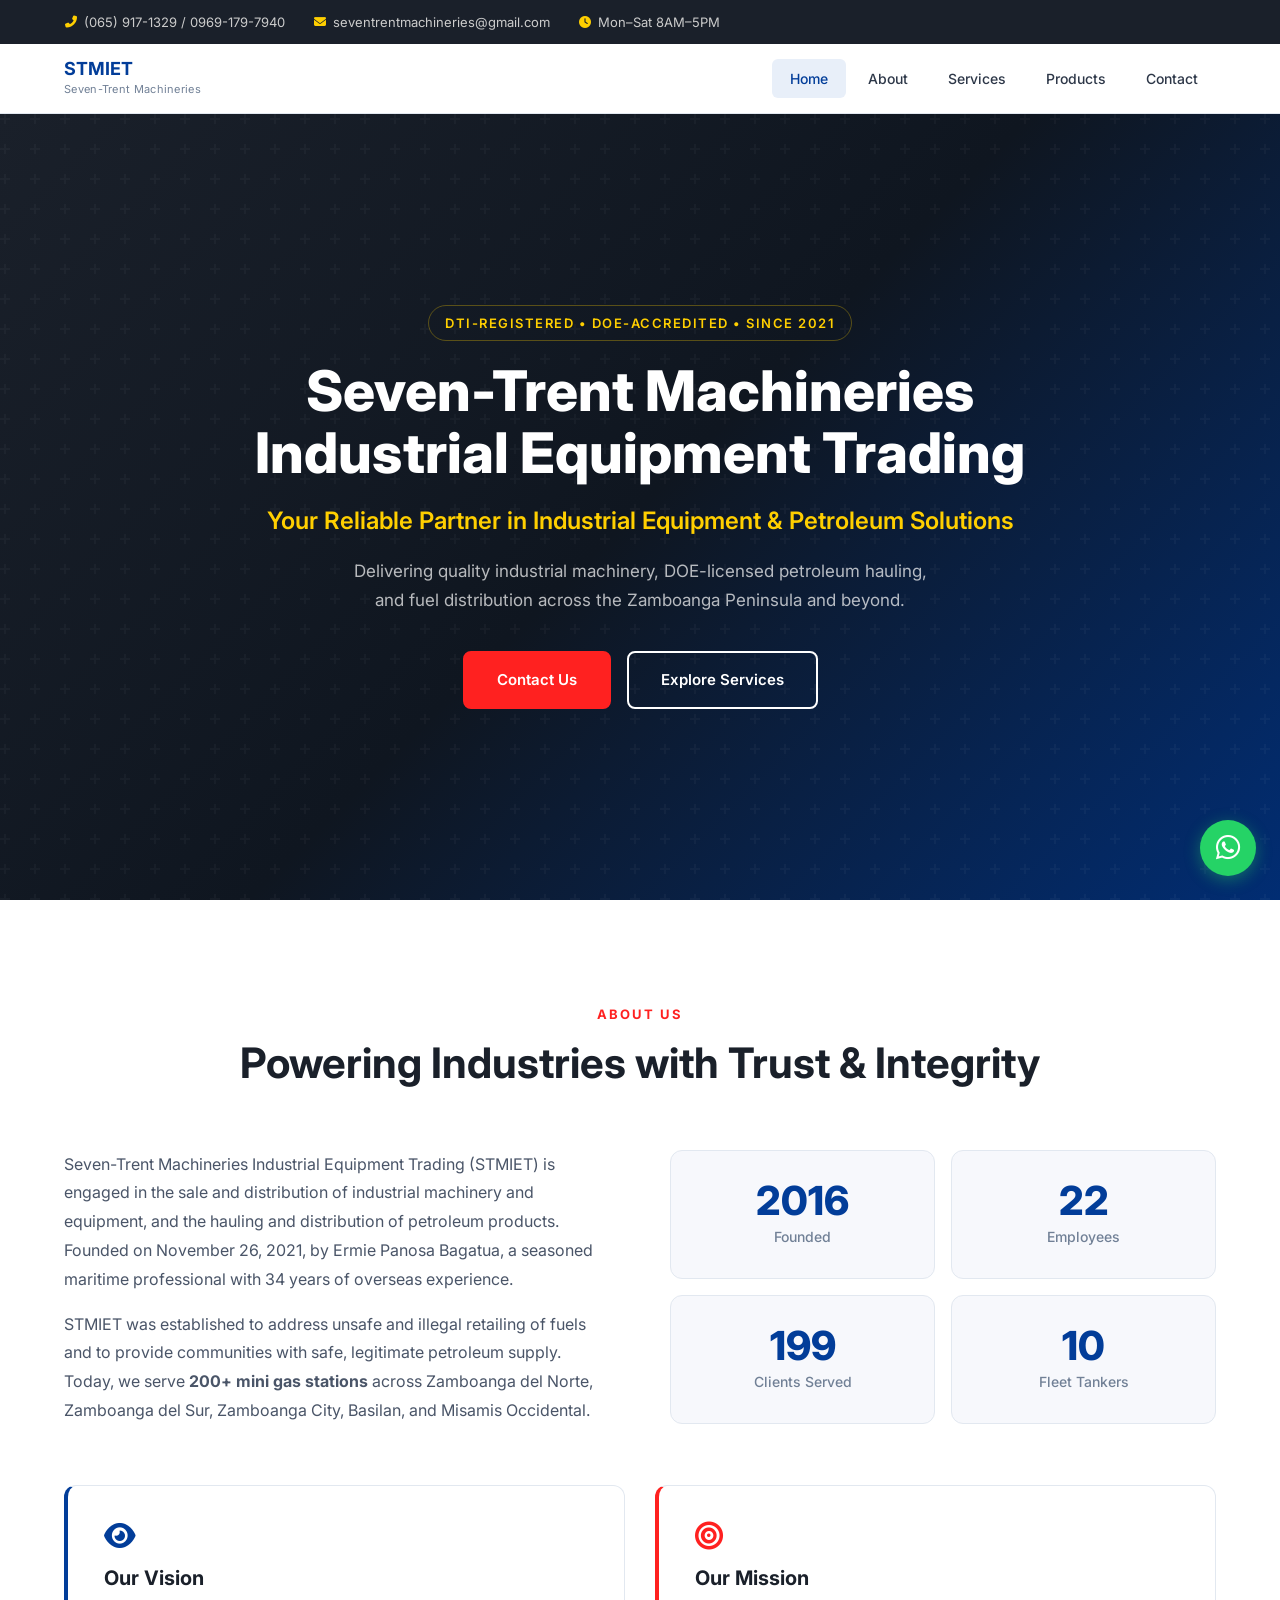
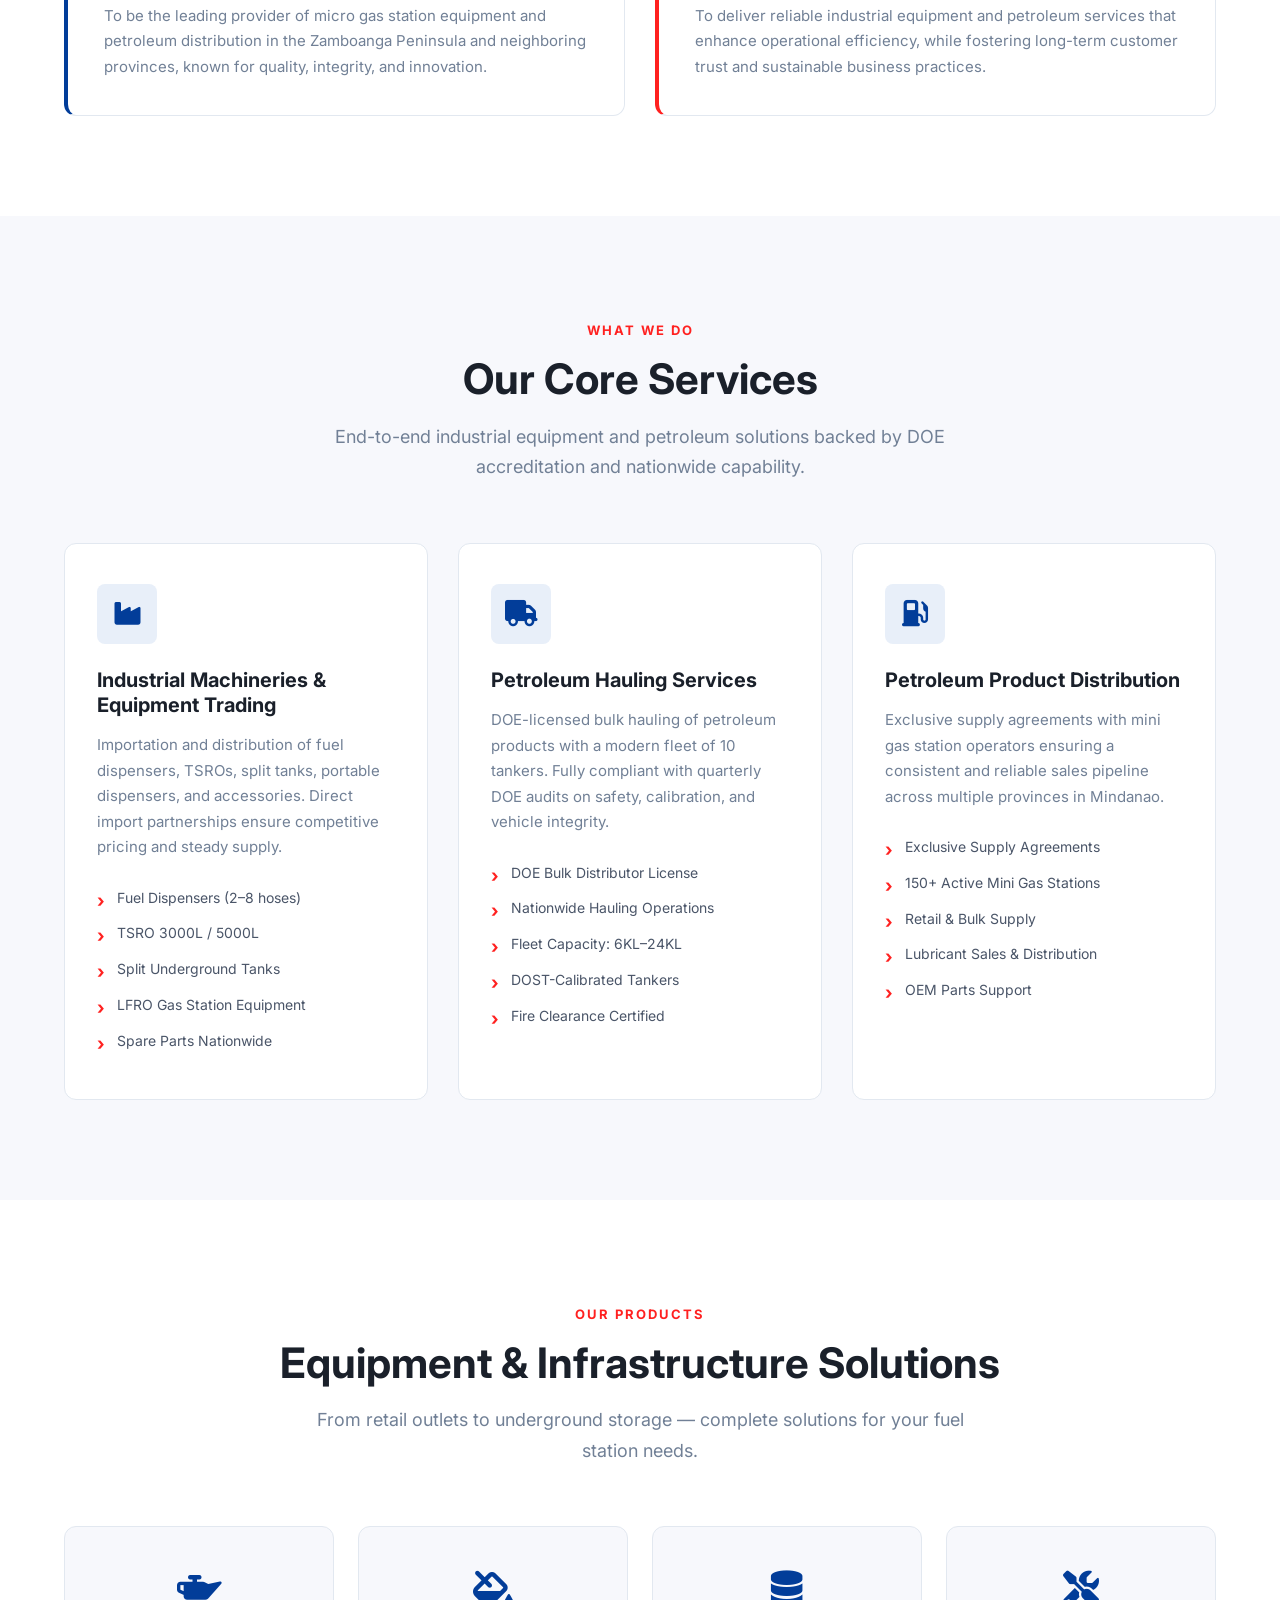
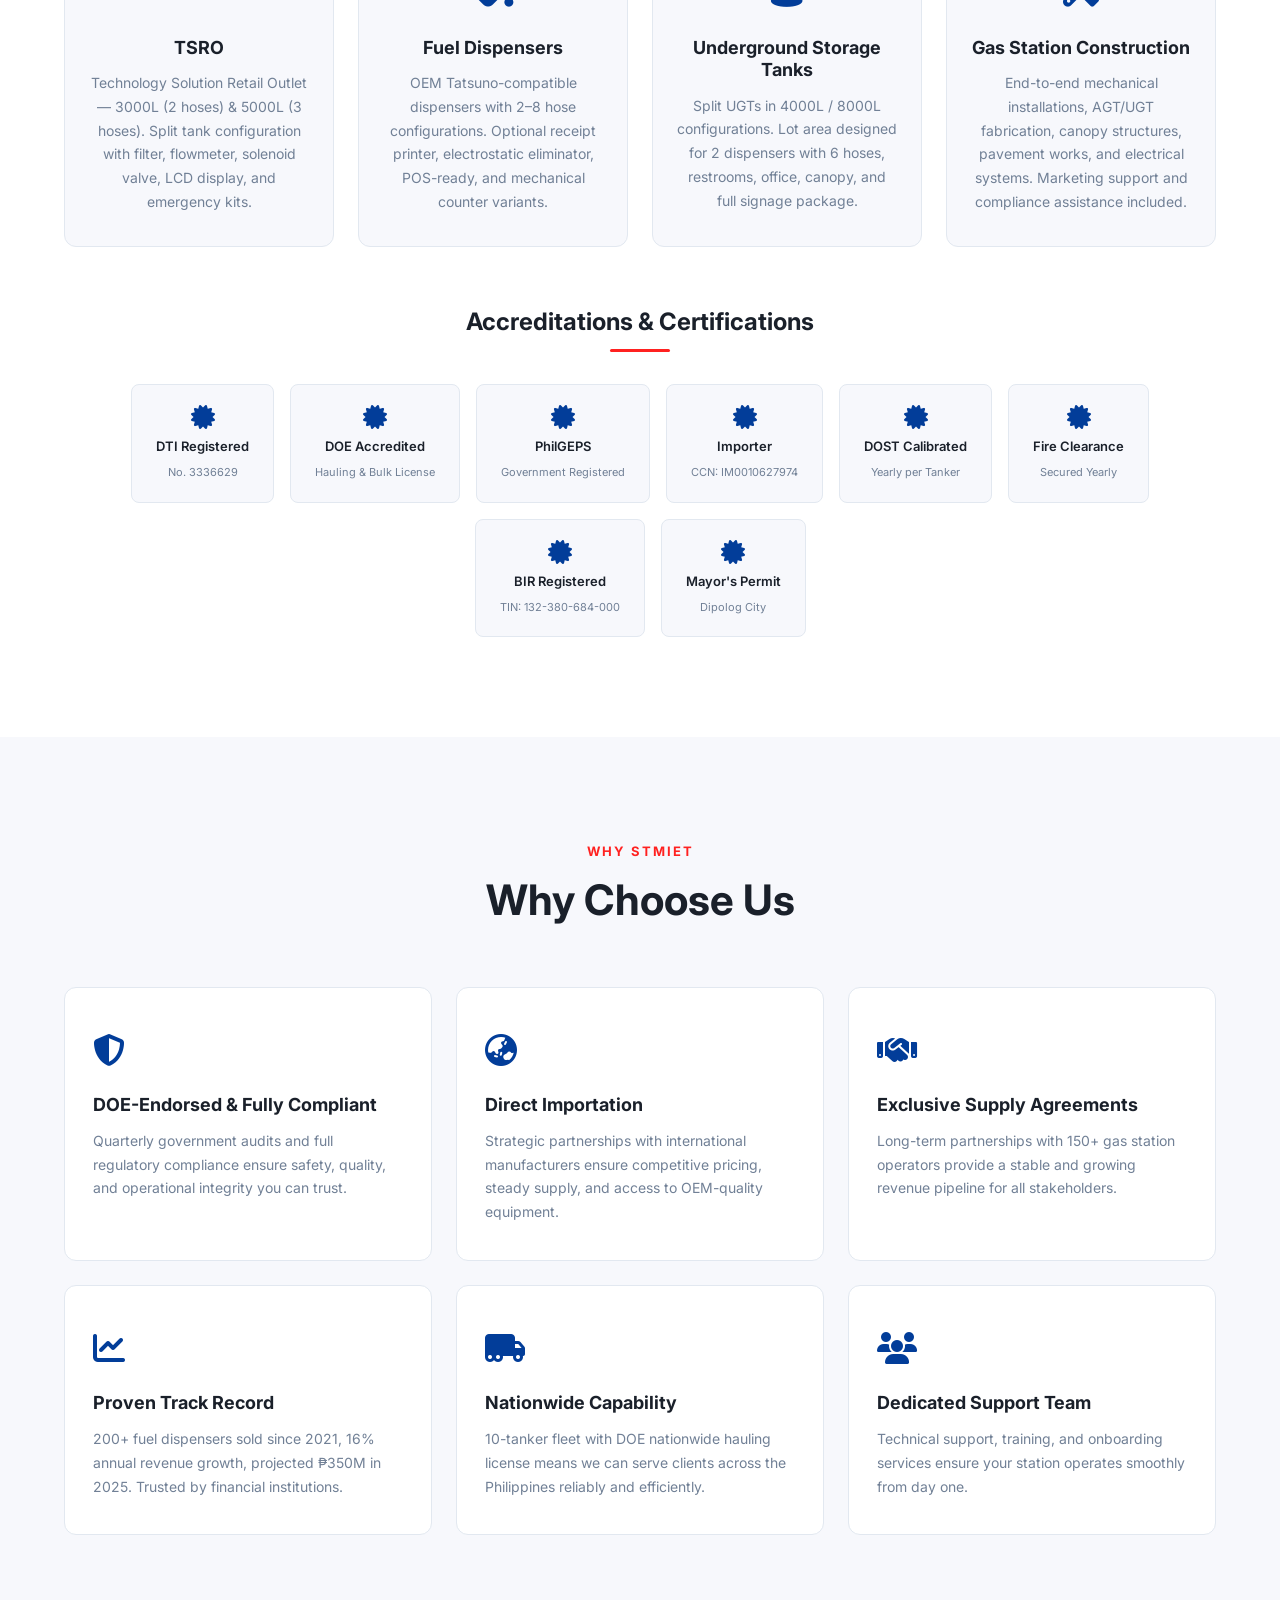
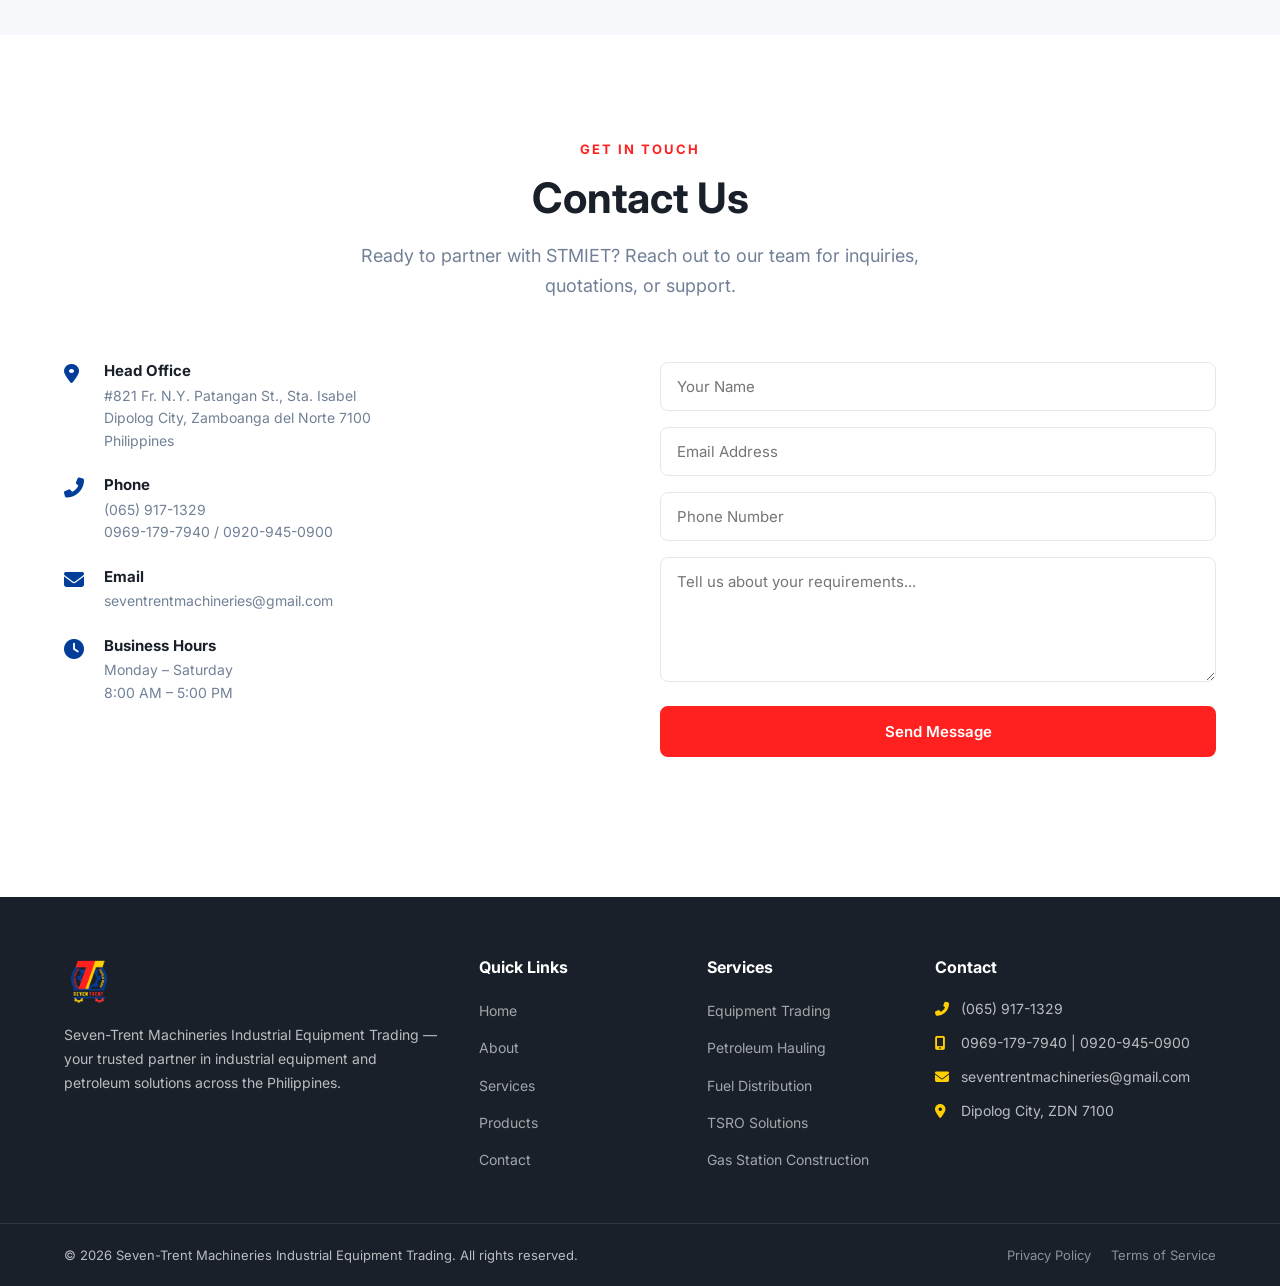
==== index.html @ e8754fb2 "Initial commit - STMIET corporate single-page site" ====
<!DOCTYPE html>
<html lang="en">
<head>
  <meta charset="UTF-8">
  <meta name="viewport" content="width=device-width, initial-scale=1.0">
  <meta name="description" content="Seven-Trent Machineries Industrial Equipment Trading (STMIET) — Your Reliable Partner in Industrial Equipment & Petroleum Solutions. DTI-registered, DOE-accredited. Serving Zamboanga Peninsula since 2021.">
  <meta name="keywords" content="STMIET, Seven-Trent, industrial equipment, petroleum hauling, fuel distribution, fuel dispensers, TSRO, Dipolog City">
  <meta property="og:title" content="STMIET — Industrial Equipment & Petroleum Solutions">
  <meta property="og:description" content="Your Reliable Partner in Industrial Equipment & Petroleum Solutions">
  <meta property="og:type" content="website">
  <title>STMIET — Industrial Equipment & Petroleum Solutions</title>
  <link rel="preconnect" href="https://fonts.googleapis.com">
  <link rel="preconnect" href="https://fonts.gstatic.com" crossorigin>
  <link href="https://fonts.googleapis.com/css2?family=Inter:wght@400;500;600;700;800&display=swap" rel="stylesheet">
  <link rel="stylesheet" href="https://cdnjs.cloudflare.com/ajax/libs/font-awesome/6.5.0/css/all.min.css">
  <link rel="stylesheet" href="assets/css/style.css">
</head>
<body>

  <!-- ==================== SITE HEADER (sticky) ==================== -->
  <div class="site-header" id="site-header">
    <div class="top-bar">
      <div class="container top-bar__inner">
        <span class="top-bar__item">
          <i class="fas fa-phone-alt"></i>
          (065) 917-1329 / 0969-179-7940
        </span>
        <span class="top-bar__item">
          <i class="fas fa-envelope"></i>
          seventrentmachineries@gmail.com
        </span>
        <span class="top-bar__item top-bar__item--hide-mobile">
          <i class="fas fa-clock"></i>
          Mon–Sat 8AM–5PM
        </span>
      </div>
    </div>
    <header class="header" id="header">
      <div class="container header__inner">
        <a href="#home" class="header__logo">
          <!-- <img src="assets/images/stmiet-logo.svg" alt="STMIET Logo" class="header__logo-img" onerror="this.onerror=null; this.src='assets/images/stmiet-trans-logo.png'"> -->
          <span class="header__logo-text">
            <strong>STMIET</strong>
            <small>Seven-Trent Machineries</small>
          </span>
        </a>
        <nav class="header__nav" id="main-nav">
          <ul class="header__nav-list">
            <li><a href="#home" class="header__nav-link active">Home</a></li>
            <li><a href="#about" class="header__nav-link">About</a></li>
            <li><a href="#services" class="header__nav-link">Services</a></li>
            <li><a href="#products" class="header__nav-link">Products</a></li>
            <li><a href="#contact" class="header__nav-link">Contact</a></li>
          </ul>
        </nav>
        <button class="header__toggle" id="nav-toggle" aria-label="Toggle navigation">
          <span></span>
          <span></span>
          <span></span>
        </button>
      </div>
    </header>
  </div>

  <!-- ==================== HERO ==================== -->
  <section class="hero" id="home">
    <div class="hero__overlay"></div>
    <div class="container hero__inner">
      <p class="hero__badge">DTI-Registered &bull; DOE-Accredited &bull; Since 2021</p>
      <h1 class="hero__title">Seven-Trent Machineries<br>Industrial Equipment Trading</h1>
      <p class="hero__tagline">Your Reliable Partner in Industrial Equipment &amp; Petroleum Solutions</p>
      <p class="hero__desc">Delivering quality industrial machinery, DOE-licensed petroleum hauling, and fuel distribution across the Zamboanga Peninsula and beyond.</p>
      <div class="hero__actions">
        <a href="#contact" class="btn btn--primary">Contact Us</a>
        <a href="#services" class="btn btn--outline">Explore Services</a>
      </div>
    </div>
  </section>

  <!-- ==================== ABOUT ==================== -->
  <section class="about section" id="about">
    <div class="container">
      <div class="section__header">
        <span class="section__label">About Us</span>
        <h2 class="section__title">Powering Industries with Trust &amp; Integrity</h2>
      </div>
      <div class="about__content">
        <div class="about__text">
          <p>Seven-Trent Machineries Industrial Equipment Trading (STMIET) is engaged in the sale and distribution of industrial machinery and equipment, and the hauling and distribution of petroleum products. Founded on November 26, 2021, by Ermie Panosa Bagatua, a seasoned maritime professional with 34 years of overseas experience.</p>
          <p>STMIET was established to address unsafe and illegal retailing of fuels and to provide communities with safe, legitimate petroleum supply. Today, we serve <strong>200+ mini gas stations</strong> across Zamboanga del Norte, Zamboanga del Sur, Zamboanga City, Basilan, and Misamis Occidental.</p>
        </div>
        <div class="about__stats">
          <div class="stat-card">
            <span class="stat-card__number" data-count="2021" data-format="year">0</span>
            <span class="stat-card__label">Founded</span>
          </div>
          <div class="stat-card">
            <span class="stat-card__number" data-count="22">0</span>
            <span class="stat-card__label">Employees</span>
          </div>
          <div class="stat-card">
            <span class="stat-card__number" data-count="200">0</span>
            <span class="stat-card__label">Clients Served</span>
          </div>
          <div class="stat-card">
            <span class="stat-card__number" data-count="10">0</span>
            <span class="stat-card__label">Fleet Tankers</span>
          </div>
        </div>
      </div>
      <div class="about__mission-vision">
        <div class="mv-card mv-card--vision">
          <i class="fas fa-eye mv-card__icon"></i>
          <h3>Our Vision</h3>
          <p>To be the leading provider of micro gas station equipment and petroleum distribution in the Zamboanga Peninsula and neighboring provinces, known for quality, integrity, and innovation.</p>
        </div>
        <div class="mv-card mv-card--mission">
          <i class="fas fa-bullseye mv-card__icon"></i>
          <h3>Our Mission</h3>
          <p>To deliver reliable industrial equipment and petroleum services that enhance operational efficiency, while fostering long-term customer trust and sustainable business practices.</p>
        </div>
      </div>
    </div>
  </section>

  <!-- ==================== SERVICES ==================== -->
  <section class="services section section--alt" id="services">
    <div class="container">
      <div class="section__header">
        <span class="section__label">What We Do</span>
        <h2 class="section__title">Our Core Services</h2>
        <p class="section__subtitle">End-to-end industrial equipment and petroleum solutions backed by DOE accreditation and nationwide capability.</p>
      </div>
      <div class="services__grid">
        <div class="service-card">
          <div class="service-card__icon">
            <i class="fas fa-industry"></i>
          </div>
          <h3 class="service-card__title">Industrial Machineries &amp; Equipment Trading</h3>
          <p class="service-card__desc">Importation and distribution of fuel dispensers, TSROs, split tanks, portable dispensers, and accessories. Direct import partnerships ensure competitive pricing and steady supply.</p>
          <ul class="service-card__list">
            <li>Fuel Dispensers (2–8 hoses)</li>
            <li>TSRO 3000L / 5000L</li>
            <li>Split Underground Tanks</li>
            <li>LFRO Gas Station Equipment</li>
            <li>Spare Parts Nationwide</li>
          </ul>
        </div>
        <div class="service-card">
          <div class="service-card__icon">
            <i class="fas fa-truck"></i>
          </div>
          <h3 class="service-card__title">Petroleum Hauling Services</h3>
          <p class="service-card__desc">DOE-licensed bulk hauling of petroleum products with a modern fleet of 10 tankers. Fully compliant with quarterly DOE audits on safety, calibration, and vehicle integrity.</p>
          <ul class="service-card__list">
            <li>DOE Bulk Distributor License</li>
            <li>Nationwide Hauling Operations</li>
            <li>Fleet Capacity: 6KL–24KL</li>
            <li>DOST-Calibrated Tankers</li>
            <li>Fire Clearance Certified</li>
          </ul>
        </div>
        <div class="service-card">
          <div class="service-card__icon">
            <i class="fas fa-gas-pump"></i>
          </div>
          <h3 class="service-card__title">Petroleum Product Distribution</h3>
          <p class="service-card__desc">Exclusive supply agreements with mini gas station operators ensuring a consistent and reliable sales pipeline across multiple provinces in Mindanao.</p>
          <ul class="service-card__list">
            <li>Exclusive Supply Agreements</li>
            <li>150+ Active Mini Gas Stations</li>
            <li>Retail &amp; Bulk Supply</li>
            <li>Lubricant Sales &amp; Distribution</li>
            <li>OEM Parts Support</li>
          </ul>
        </div>
      </div>
    </div>
  </section>

  <!-- ==================== PRODUCTS & CERTIFICATIONS ==================== -->
  <section class="products section" id="products">
    <div class="container">
      <div class="section__header">
        <span class="section__label">Our Products</span>
        <h2 class="section__title">Equipment &amp; Infrastructure Solutions</h2>
        <p class="section__subtitle">From retail outlets to underground storage — complete solutions for your fuel station needs.</p>
      </div>
      <div class="products__grid">
        <div class="product-card">
          <div class="product-card__icon"><i class="fas fa-oil-can"></i></div>
          <h3>TSRO</h3>
          <p>Technology Solution Retail Outlet — 3000L (2 hoses) &amp; 5000L (3 hoses). Split tank configuration with filter, flowmeter, solenoid valve, LCD display, and emergency kits.</p>
        </div>
        <div class="product-card">
          <div class="product-card__icon"><i class="fas fa-fill-drip"></i></div>
          <h3>Fuel Dispensers</h3>
          <p>OEM Tatsuno-compatible dispensers with 2–8 hose configurations. Optional receipt printer, electrostatic eliminator, POS-ready, and mechanical counter variants.</p>
        </div>
        <div class="product-card">
          <div class="product-card__icon"><i class="fas fa-database"></i></div>
          <h3>Underground Storage Tanks</h3>
          <p>Split UGTs in 4000L / 8000L configurations. Lot area designed for 2 dispensers with 6 hoses, restrooms, office, canopy, and full signage package.</p>
        </div>
        <div class="product-card">
          <div class="product-card__icon"><i class="fas fa-tools"></i></div>
          <h3>Gas Station Construction</h3>
          <p>End-to-end mechanical installations, AGT/UGT fabrication, canopy structures, pavement works, and electrical systems. Marketing support and compliance assistance included.</p>
        </div>
      </div>
      <div class="certifications">
        <h3 class="certifications__title">Accreditations &amp; Certifications</h3>
        <div class="certifications__grid">
          <div class="cert-badge">
            <i class="fas fa-certificate"></i>
            <span>DTI Registered</span>
            <small>No. 3336629</small>
          </div>
          <div class="cert-badge">
            <i class="fas fa-certificate"></i>
            <span>DOE Accredited</span>
            <small>Hauling &amp; Bulk License</small>
          </div>
          <div class="cert-badge">
            <i class="fas fa-certificate"></i>
            <span>PhilGEPS</span>
            <small>Government Registered</small>
          </div>
          <div class="cert-badge">
            <i class="fas fa-certificate"></i>
            <span>Importer</span>
            <small>CCN: IM0010627974</small>
          </div>
          <div class="cert-badge">
            <i class="fas fa-certificate"></i>
            <span>DOST Calibrated</span>
            <small>Yearly per Tanker</small>
          </div>
          <div class="cert-badge">
            <i class="fas fa-certificate"></i>
            <span>Fire Clearance</span>
            <small>Secured Yearly</small>
          </div>
          <div class="cert-badge">
            <i class="fas fa-certificate"></i>
            <span>BIR Registered</span>
            <small>TIN: 132-380-684-000</small>
          </div>
          <div class="cert-badge">
            <i class="fas fa-certificate"></i>
            <span>Mayor's Permit</span>
            <small>Dipolog City</small>
          </div>
        </div>
      </div>
    </div>
  </section>

  <!-- ==================== WHY CHOOSE US ==================== -->
  <section class="why-us section section--alt" id="why-us">
    <div class="container">
      <div class="section__header">
        <span class="section__label">Why STMIET</span>
        <h2 class="section__title">Why Choose Us</h2>
      </div>
      <div class="why-us__grid">
        <div class="why-card">
          <div class="why-card__icon"><i class="fas fa-shield-alt"></i></div>
          <h3>DOE-Endorsed &amp; Fully Compliant</h3>
          <p>Quarterly government audits and full regulatory compliance ensure safety, quality, and operational integrity you can trust.</p>
        </div>
        <div class="why-card">
          <div class="why-card__icon"><i class="fas fa-globe-asia"></i></div>
          <h3>Direct Importation</h3>
          <p>Strategic partnerships with international manufacturers ensure competitive pricing, steady supply, and access to OEM-quality equipment.</p>
        </div>
        <div class="why-card">
          <div class="why-card__icon"><i class="fas fa-handshake"></i></div>
          <h3>Exclusive Supply Agreements</h3>
          <p>Long-term partnerships with 150+ gas station operators provide a stable and growing revenue pipeline for all stakeholders.</p>
        </div>
        <div class="why-card">
          <div class="why-card__icon"><i class="fas fa-chart-line"></i></div>
          <h3>Proven Track Record</h3>
          <p>200+ fuel dispensers sold since 2021, 16% annual revenue growth, projected ₱350M in 2025. Trusted by financial institutions.</p>
        </div>
        <div class="why-card">
          <div class="why-card__icon"><i class="fas fa-truck-moving"></i></div>
          <h3>Nationwide Capability</h3>
          <p>10-tanker fleet with DOE nationwide hauling license means we can serve clients across the Philippines reliably and efficiently.</p>
        </div>
        <div class="why-card">
          <div class="why-card__icon"><i class="fas fa-users"></i></div>
          <h3>Dedicated Support Team</h3>
          <p>Technical support, training, and onboarding services ensure your station operates smoothly from day one.</p>
        </div>
      </div>
    </div>
  </section>

  <!-- ==================== CONTACT ==================== -->
  <section class="contact section" id="contact">
    <div class="container">
      <div class="section__header">
        <span class="section__label">Get in Touch</span>
        <h2 class="section__title">Contact Us</h2>
        <p class="section__subtitle">Ready to partner with STMIET? Reach out to our team for inquiries, quotations, or support.</p>
      </div>
      <div class="contact__grid">
        <div class="contact__info">
          <div class="contact-card">
            <i class="fas fa-map-marker-alt"></i>
            <div>
              <h4>Head Office</h4>
              <p>#821 Fr. N.Y. Patangan St., Sta. Isabel<br>Dipolog City, Zamboanga del Norte 7100<br>Philippines</p>
            </div>
          </div>
          <div class="contact-card">
            <i class="fas fa-phone-alt"></i>
            <div>
              <h4>Phone</h4>
              <p>(065) 917-1329<br>0969-179-7940 / 0920-945-0900</p>
            </div>
          </div>
          <div class="contact-card">
            <i class="fas fa-envelope"></i>
            <div>
              <h4>Email</h4>
              <p>seventrentmachineries@gmail.com</p>
            </div>
          </div>
          <div class="contact-card">
            <i class="fas fa-clock"></i>
            <div>
              <h4>Business Hours</h4>
              <p>Monday – Saturday<br>8:00 AM – 5:00 PM</p>
            </div>
          </div>
        </div>
        <form class="contact__form" id="contact-form">
          <div class="form-group">
            <input type="text" name="name" placeholder="Your Name" required>
          </div>
          <div class="form-group">
            <input type="email" name="email" placeholder="Email Address" required>
          </div>
          <div class="form-group">
            <input type="tel" name="phone" placeholder="Phone Number">
          </div>
          <div class="form-group">
            <textarea name="message" rows="5" placeholder="Tell us about your requirements..." required></textarea>
          </div>
          <button type="submit" class="btn btn--primary btn--block">Send Message</button>
        </form>
      </div>
      <!-- <div class="contact__map">
        <iframe src="https://www.google.com/maps/embed?pb=!1m18!1m12!1m3!1d3933.5!2d123.3!3d8.6!2m3!1f0!2f0!3f0!3m2!1i1024!2i768!4f13.1!3m3!1m2!1s0x0%3A0x0!2zOMKwMzYnMDAuMCJOIDEyM8KwMTgnMDAuMCJF!5e0!3m2!1sen!2sph!4v1" width="100%" height="350" style="border:0; border-radius: 8px;" allowfullscreen loading="lazy" referrerpolicy="no-referrer-when-downgrade"></iframe>
      </div> -->
    </div>
  </section>

  <!-- ==================== FOOTER ==================== -->
  <footer class="footer">
    <div class="container footer__inner">
      <div class="footer__col footer__col--brand">
        <img src="assets/images/stmiet-trans-logo.png" alt="STMIET" class="footer__logo">
        <p>Seven-Trent Machineries Industrial Equipment Trading — your trusted partner in industrial equipment and petroleum solutions across the Philippines.</p>
      </div>
      <div class="footer__col">
        <h4>Quick Links</h4>
        <ul>
          <li><a href="#home">Home</a></li>
          <li><a href="#about">About</a></li>
          <li><a href="#services">Services</a></li>
          <li><a href="#products">Products</a></li>
          <li><a href="#contact">Contact</a></li>
        </ul>
      </div>
      <div class="footer__col">
        <h4>Services</h4>
        <ul>
          <li><a href="#services">Equipment Trading</a></li>
          <li><a href="#services">Petroleum Hauling</a></li>
          <li><a href="#services">Fuel Distribution</a></li>
          <li><a href="#products">TSRO Solutions</a></li>
          <li><a href="#products">Gas Station Construction</a></li>
        </ul>
      </div>
      <div class="footer__col">
        <h4>Contact</h4>
        <ul class="footer__contact">
          <li><i class="fas fa-phone-alt"></i> (065) 917-1329</li>
          <li><i class="fas fa-mobile-alt"></i> 0969-179-7940 | 0920-945-0900</li>
          <li><i class="fas fa-envelope"></i> seventrentmachineries@gmail.com</li>
          <li><i class="fas fa-map-marker-alt"></i> Dipolog City, ZDN 7100</li>
        </ul>
      </div>
    </div>
    <div class="footer__bottom">
      <div class="container">
        <p>&copy; 2026 Seven-Trent Machineries Industrial Equipment Trading. All rights reserved.</p>
        <div class="footer__links">
          <a href="#">Privacy Policy</a>
          <a href="#">Terms of Service</a>
        </div>
      </div>
    </div>
  </footer>

  <!-- WhatsApp Floating Button -->
  <a href="https://wa.me/639691797940" target="_blank" rel="noopener" class="whatsapp-float" aria-label="Chat on WhatsApp">
    <i class="fab fa-whatsapp"></i>
  </a>

  <script src="assets/js/main.js"></script>
</body>
</html>
---- assets/css/style.css ----
/* ============================================
   STMIET - Corporate Website
   Brand: Seven-Trent Machineries Industrial Equipment Trading
   Colors extracted from logo:
     Primary Blue:   #023D99
     Dark Navy:      #1A202A
     Accent Red:     #FF2120
     Accent Gold:    #FFCF00
   ============================================ */

/* --- CSS Custom Properties --- */
:root {
  --color-primary: #023D99;
  --color-primary-dark: #012D73;
  --color-primary-light: #E8EFF9;
  --color-accent: #FF2120;
  --color-accent-dark: #CC1A1A;
  --color-gold: #FFCF00;
  --color-dark: #1A202A;
  --color-dark-2: #2D3748;
  --color-text: #4A5568;
  --color-text-light: #718096;
  --color-bg: #FFFFFF;
  --color-bg-alt: #F7F8FC;
  --color-border: #E2E8F0;
  --font-primary: 'Inter', -apple-system, BlinkMacSystemFont, 'Segoe UI', sans-serif;
  --container-max: 1200px;
  --header-height: 70px;
  --topbar-height: 44px;
  --site-header-height: calc(var(--topbar-height) + var(--header-height));
  --transition: 0.3s ease;
  --shadow-sm: 0 1px 3px rgba(0,0,0,0.08);
  --shadow-md: 0 4px 20px rgba(0,0,0,0.1);
  --shadow-lg: 0 10px 40px rgba(0,0,0,0.15);
  --radius: 8px;
  --radius-lg: 12px;
}

/* --- Reset & Base --- */
*, *::before, *::after { box-sizing: border-box; margin: 0; padding: 0; }

html { scroll-behavior: smooth; scroll-padding-top: var(--site-header-height); }

body {
  font-family: var(--font-primary);
  font-size: 16px;
  line-height: 1.7;
  color: var(--color-text);
  background: var(--color-bg);
  -webkit-font-smoothing: antialiased;
}

img { max-width: 100%; height: auto; display: block; }
a { color: var(--color-primary); text-decoration: none; transition: color var(--transition); }
a:hover { color: var(--color-accent); }
ul { list-style: none; }
.container { width: 100%; max-width: var(--container-max); margin: 0 auto; padding: 0 24px; }

/* --- Typography --- */
h1, h2, h3, h4, h5, h6 { font-weight: 700; line-height: 1.25; color: var(--color-dark); }

/* --- Buttons --- */
.btn {
  display: inline-flex; align-items: center; justify-content: center; gap: 8px;
  padding: 14px 32px; font-size: 15px; font-weight: 600;
  border-radius: var(--radius); cursor: pointer; transition: all var(--transition);
  border: 2px solid transparent; font-family: inherit; text-decoration: none;
}
.btn--primary { background: var(--color-accent); color: #fff; border-color: var(--color-accent); }
.btn--primary:hover { background: var(--color-accent-dark); border-color: var(--color-accent-dark); color: #fff; }
.btn--outline { background: transparent; color: #fff; border-color: #fff; }
.btn--outline:hover { background: #fff; color: var(--color-dark); }
.btn--block { width: 100%; }

/* --- Section Common --- */
.section { padding: 100px 0; }
.section--alt { background: var(--color-bg-alt); }
.section__header { text-align: center; margin-bottom: 60px; }
.section__label {
  display: inline-block; font-size: 13px; font-weight: 700; letter-spacing: 2px;
  text-transform: uppercase; color: var(--color-accent); margin-bottom: 12px;
}
.section__title { font-size: clamp(28px, 4vw, 42px); margin-bottom: 16px; }
.section__subtitle { font-size: 18px; color: var(--color-text-light); max-width: 650px; margin: 0 auto; }

/* ============================================
   SITE HEADER (sticky wrapper)
   ============================================ */
.site-header {
  position: sticky; top: 0; z-index: 1000;
}

/* ============================================
   TOP BAR
   ============================================ */
.top-bar { background: var(--color-dark); color: #ccc; font-size: 13px; height: var(--topbar-height); display: flex; align-items: center; }
.top-bar__inner { display: flex; align-items: center; gap: 28px; }
.top-bar__item { display: flex; align-items: center; gap: 6px; }
.top-bar__item i { color: var(--color-gold); font-size: 12px; width: 14px; text-align: center; }
@media (max-width: 768px) {
  .top-bar__item--hide-mobile { display: none; }
  .top-bar__inner { gap: 16px; font-size: 12px; }
}

/* ============================================
   HEADER
   ============================================ */
.header {
  background: #fff; border-bottom: 1px solid var(--color-border);
  height: var(--header-height); display: flex; align-items: center;
  transition: box-shadow var(--transition); position: relative;
}
.header--scrolled { box-shadow: var(--shadow-md); }
.header__inner { display: flex; align-items: center; justify-content: space-between; }
.header__logo { display: flex; align-items: center; gap: 12px; text-decoration: none; }
.header__logo-img { height: 42px; width: auto; }
.header__logo-text { display: flex; flex-direction: column; }
.header__logo-text strong { font-size: 18px; color: var(--color-primary); line-height: 1.2; }
.header__logo-text small { font-size: 11px; color: var(--color-text-light); letter-spacing: 0.3px; }

/* Navigation */
.header__nav-list { display: flex; align-items: center; gap: 4px; }
.header__nav-link {
  display: block; padding: 8px 18px; font-size: 14px; font-weight: 500;
  color: var(--color-dark-2); border-radius: 6px; transition: all var(--transition);
}
.header__nav-link:hover, .header__nav-link.active { background: var(--color-primary-light); color: var(--color-primary); }

/* Mobile Toggle */
.header__toggle { display: none; flex-direction: column; gap: 5px; padding: 8px; background: none; border: none; cursor: pointer; }
.header__toggle span { display: block; width: 24px; height: 2px; background: var(--color-dark); border-radius: 2px; transition: all var(--transition); }
.header__toggle.active span:nth-child(1) { transform: rotate(45deg) translate(5px, 5px); }
.header__toggle.active span:nth-child(2) { opacity: 0; }
.header__toggle.active span:nth-child(3) { transform: rotate(-45deg) translate(5px, -5px); }

@media (max-width: 768px) {
  .header__toggle { display: flex; }
  .header__nav { position: absolute; top: 100%; left: 0; right: 0; background: #fff; border-bottom: 1px solid var(--color-border); padding: 16px; transform: translateY(-10px); opacity: 0; visibility: hidden; transition: all var(--transition); box-shadow: var(--shadow-md); }
  .header__nav.open { transform: translateY(0); opacity: 1; visibility: visible; }
  .header__nav-list { flex-direction: column; gap: 4px; }
  .header__nav-link { padding: 12px 16px; width: 100%; }
}

@media (min-width: 769px) {
  .header__nav { display: block !important; }
}

/* ============================================
   HERO
   ============================================ */
.hero {
  position: relative; min-height: calc(100vh - var(--site-header-height));
  display: flex; align-items: center; overflow: hidden;
  background: linear-gradient(135deg, var(--color-dark) 0%, #0F1620 50%, var(--color-primary-dark) 100%);
}
.hero__overlay {
  position: absolute; inset: 0;
  background: url("data:image/svg+xml,%3Csvg width='60' height='60' viewBox='0 0 60 60' xmlns='http://www.w3.org/2000/svg'%3E%3Cg fill='none' fill-rule='evenodd'%3E%3Cg fill='%23ffffff' fill-opacity='0.03'%3E%3Cpath d='M36 34v-4h-2v4h-4v2h4v4h2v-4h4v-2h-4zm0-30V0h-2v4h-4v2h4v4h2V6h4V4h-4zM6 34v-4H4v4H0v2h4v4h2v-4h4v-2H6zM6 4V0H4v4H0v2h4v4h2V6h4V4H6z'/%3E%3C/g%3E%3C/g%3E%3C/svg%3E");
}
.hero__inner { position: relative; z-index: 1; text-align: center; padding: 80px 0; max-width: 800px; margin: 0 auto; }
.hero__badge { display: inline-block; font-size: 13px; font-weight: 600; letter-spacing: 1.5px; text-transform: uppercase; color: var(--color-gold); margin-bottom: 20px; padding: 6px 16px; border: 1px solid rgba(255,207,0,0.3); border-radius: 50px; }
.hero__title { font-size: clamp(32px, 5vw, 56px); font-weight: 800; color: #fff; margin-bottom: 16px; line-height: 1.1; }
.hero__tagline { font-size: clamp(18px, 2.5vw, 24px); color: var(--color-gold); font-weight: 600; margin-bottom: 16px; }
.hero__desc { font-size: 17px; color: rgba(255,255,255,0.7); max-width: 600px; margin: 0 auto 36px; line-height: 1.7; }
.hero__actions { display: flex; gap: 16px; justify-content: center; flex-wrap: wrap; }

/* ============================================
   ABOUT
   ============================================ */
.about__content { display: grid; grid-template-columns: 1fr 1fr; gap: 60px; align-items: center; margin-bottom: 60px; }
.about__text p { margin-bottom: 16px; font-size: 16px; line-height: 1.8; }
.about__text p:last-child { margin-bottom: 0; }
.about__stats { display: grid; grid-template-columns: 1fr 1fr; gap: 16px; }
.stat-card {
  background: var(--color-bg-alt); border-radius: var(--radius-lg); padding: 28px 20px;
  text-align: center; border: 1px solid var(--color-border); transition: transform var(--transition);
}
.stat-card:hover { transform: translateY(-4px); }
.stat-card__number { font-size: 40px; font-weight: 800; color: var(--color-primary); display: block; line-height: 1.1; }
.stat-card__label { font-size: 14px; color: var(--color-text-light); font-weight: 500; }

.about__mission-vision { display: grid; grid-template-columns: 1fr 1fr; gap: 30px; }
.mv-card { padding: 36px; border-radius: var(--radius-lg); border: 1px solid var(--color-border); transition: box-shadow var(--transition); }
.mv-card:hover { box-shadow: var(--shadow-md); }
.mv-card__icon { font-size: 28px; margin-bottom: 16px; }
.mv-card--vision { border-left: 4px solid var(--color-primary); }
.mv-card--vision .mv-card__icon { color: var(--color-primary); }
.mv-card--mission { border-left: 4px solid var(--color-accent); }
.mv-card--mission .mv-card__icon { color: var(--color-accent); }
.mv-card h3 { font-size: 20px; margin-bottom: 12px; }
.mv-card p { font-size: 15px; color: var(--color-text-light); line-height: 1.7; }

@media (max-width: 768px) {
  .about__content { grid-template-columns: 1fr; gap: 40px; }
  .about__mission-vision { grid-template-columns: 1fr; }
}

/* ============================================
   SERVICES
   ============================================ */
.services__grid { display: grid; grid-template-columns: repeat(3, 1fr); gap: 30px; }
.service-card {
  background: #fff; border-radius: var(--radius-lg); padding: 40px 32px;
  border: 1px solid var(--color-border); transition: all var(--transition);
}
.service-card:hover { box-shadow: var(--shadow-lg); transform: translateY(-6px); border-color: transparent; }
.service-card__icon {
  width: 60px; height: 60px; display: flex; align-items: center; justify-content: center;
  background: var(--color-primary-light); color: var(--color-primary);
  border-radius: var(--radius); font-size: 26px; margin-bottom: 24px;
}
.service-card__title { font-size: 20px; margin-bottom: 14px; }
.service-card__desc { font-size: 15px; color: var(--color-text-light); margin-bottom: 20px; line-height: 1.7; }
.service-card__list li {
  font-size: 14px; padding: 6px 0 6px 20px; position: relative; color: var(--color-text);
}
.service-card__list li::before {
  content: '›'; position: absolute; left: 0; color: var(--color-accent);
  font-weight: 700; font-size: 18px;
}

@media (max-width: 768px) { .services__grid { grid-template-columns: 1fr; } }
@media (min-width: 769px) and (max-width: 1024px) { .services__grid { grid-template-columns: repeat(2, 1fr); } }

/* ============================================
   PRODUCTS
   ============================================ */
.products__grid { display: grid; grid-template-columns: repeat(4, 1fr); gap: 24px; margin-bottom: 60px; }
.product-card {
  background: var(--color-bg-alt); border-radius: var(--radius-lg); padding: 32px 24px;
  text-align: center; border: 1px solid var(--color-border); transition: all var(--transition);
}
.product-card:hover { transform: translateY(-4px); box-shadow: var(--shadow-md); }
.product-card__icon { font-size: 36px; color: var(--color-primary); margin-bottom: 16px; }
.product-card h3 { font-size: 18px; margin-bottom: 12px; }
.product-card p { font-size: 14px; color: var(--color-text-light); line-height: 1.7; }

@media (max-width: 768px) { .products__grid { grid-template-columns: 1fr; } }
@media (min-width: 769px) and (max-width: 1024px) { .products__grid { grid-template-columns: repeat(2, 1fr); } }

/* Certifications */
.certifications { text-align: center; }
.certifications__title { font-size: 24px; margin-bottom: 32px; position: relative; display: inline-block; }
.certifications__title::after { content: ''; display: block; width: 60px; height: 3px; background: var(--color-accent); margin: 12px auto 0; border-radius: 2px; }
.certifications__grid { display: flex; flex-wrap: wrap; justify-content: center; gap: 16px; }
.cert-badge {
  display: flex; flex-direction: column; align-items: center; gap: 6px;
  padding: 20px 24px; background: var(--color-bg-alt); border-radius: var(--radius);
  border: 1px solid var(--color-border); min-width: 130px;
  transition: all var(--transition);
}
.cert-badge:hover { border-color: var(--color-primary); background: var(--color-primary-light); }
.cert-badge i { font-size: 24px; color: var(--color-primary); }
.cert-badge span { font-size: 13px; font-weight: 600; color: var(--color-dark); }
.cert-badge small { font-size: 11px; color: var(--color-text-light); }

/* ============================================
   WHY CHOOSE US
   ============================================ */
.why-us__grid { display: grid; grid-template-columns: repeat(3, 1fr); gap: 24px; }
.why-card {
  background: #fff; padding: 36px 28px; border-radius: var(--radius-lg);
  border: 1px solid var(--color-border); transition: all var(--transition);
}
.why-card:hover { box-shadow: var(--shadow-md); transform: translateY(-4px); }
.why-card__icon { font-size: 32px; color: var(--color-primary); margin-bottom: 16px; }
.why-card h3 { font-size: 18px; margin-bottom: 12px; }
.why-card p { font-size: 14px; color: var(--color-text-light); line-height: 1.7; }

@media (max-width: 768px) { .why-us__grid { grid-template-columns: 1fr; } }
@media (min-width: 769px) and (max-width: 1024px) { .why-us__grid { grid-template-columns: repeat(2, 1fr); } }

/* ============================================
   CONTACT
   ============================================ */
.contact__grid { display: grid; grid-template-columns: 1fr 1fr; gap: 40px; margin-bottom: 40px; }
.contact-card { display: flex; gap: 16px; margin-bottom: 24px; }
.contact-card i { font-size: 20px; color: var(--color-primary); width: 24px; padding-top: 2px; }
.contact-card h4 { font-size: 15px; margin-bottom: 4px; }
.contact-card p { font-size: 14px; color: var(--color-text-light); line-height: 1.6; }

.contact__form .form-group { margin-bottom: 16px; }
.contact__form input, .contact__form textarea {
  width: 100%; padding: 14px 16px; font-size: 15px; font-family: inherit;
  border: 1px solid var(--color-border); border-radius: var(--radius);
  transition: border-color var(--transition); background: #fff;
}
.contact__form input:focus, .contact__form textarea:focus { outline: none; border-color: var(--color-primary); box-shadow: 0 0 0 3px var(--color-primary-light); }

@media (max-width: 768px) { .contact__grid { grid-template-columns: 1fr; } }

/* ============================================
   FOOTER
   ============================================ */
.footer { background: var(--color-dark); color: rgba(255,255,255,0.7); padding: 60px 0 0; }
.footer__inner { display: grid; grid-template-columns: 2fr 1fr 1fr 1.5fr; gap: 40px; }
.footer__logo { height: 50px; width: auto; margin-bottom: 16px; }
.footer__col--brand p { font-size: 14px; line-height: 1.7; }
.footer__col h4 { color: #fff; font-size: 16px; margin-bottom: 20px; }
.footer__col ul li { margin-bottom: 10px; }
.footer__col a { color: rgba(255,255,255,0.6); font-size: 14px; }
.footer__col a:hover { color: var(--color-gold); }
.footer__contact li { display: flex; align-items: center; gap: 10px; font-size: 14px; }
.footer__contact i { color: var(--color-gold); width: 16px; }

.footer__bottom { margin-top: 40px; padding: 20px 0; border-top: 1px solid rgba(255,255,255,0.1); }
.footer__bottom .container { display: flex; justify-content: space-between; align-items: center; flex-wrap: wrap; gap: 12px; }
.footer__bottom p { font-size: 13px; }
.footer__links { display: flex; gap: 20px; }
.footer__links a { font-size: 13px; color: rgba(255,255,255,0.5); }
.footer__links a:hover { color: var(--color-gold); }

@media (max-width: 768px) { .footer__inner { grid-template-columns: 1fr; gap: 32px; } }

/* ============================================
   WHATSAPP FLOAT
   ============================================ */
.whatsapp-float {
  position: fixed; bottom: 24px; right: 24px; z-index: 999;
  width: 56px; height: 56px; background: #25D366; color: #fff;
  border-radius: 50%; display: flex; align-items: center; justify-content: center;
  font-size: 28px; box-shadow: 0 4px 16px rgba(37,211,102,0.4);
  transition: all var(--transition); text-decoration: none;
}
.whatsapp-float:hover { background: #1DA851; color: #fff; transform: scale(1.1); }

/* ============================================
   ANIMATIONS
   ============================================ */
.fade-in { opacity: 0; transform: translateY(30px); transition: opacity 0.6s ease, transform 0.6s ease; }
.fade-in.visible { opacity: 1; transform: translateY(0); }

/* ============================================
   RESPONSIVE
   ============================================ */
@media (max-width: 480px) {
  .hero__title { font-size: 28px; }
  .hero__desc { font-size: 15px; }
  .section { padding: 60px 0; }
  .section__header { margin-bottom: 40px; }
}
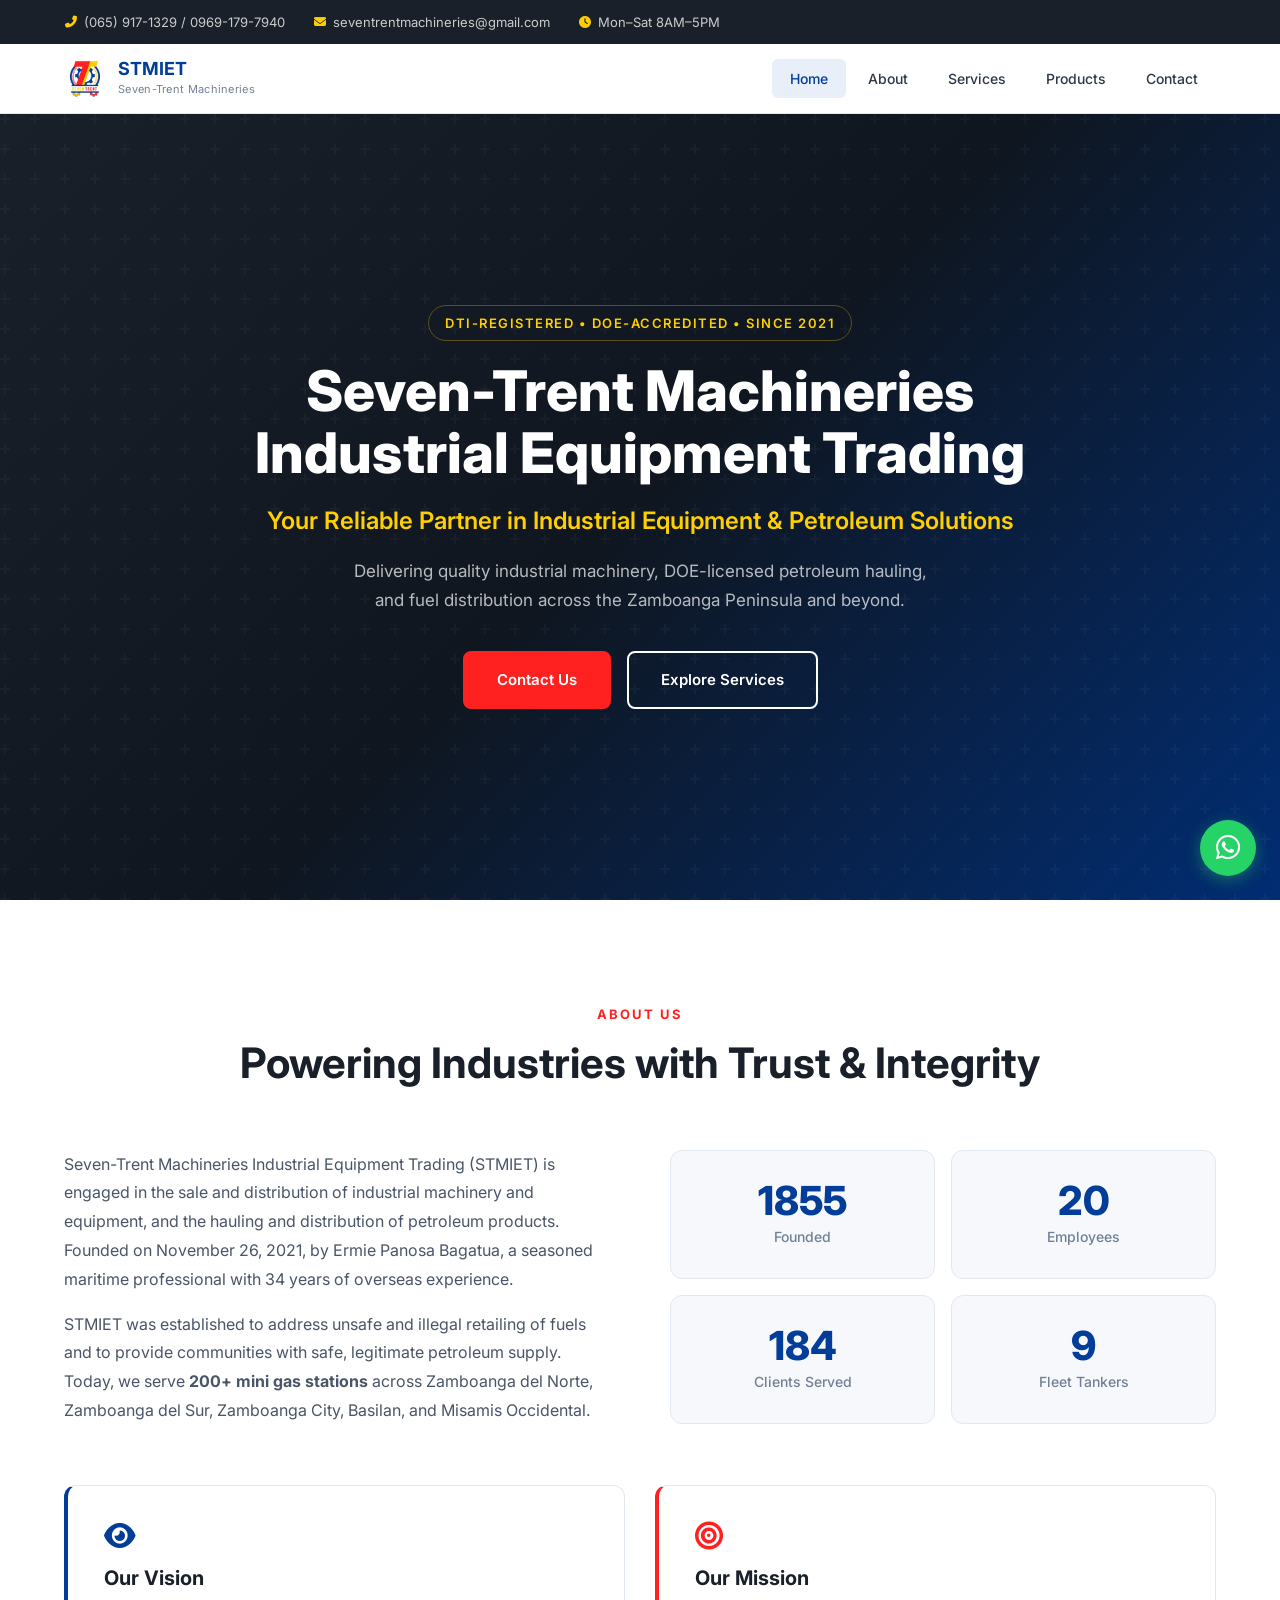
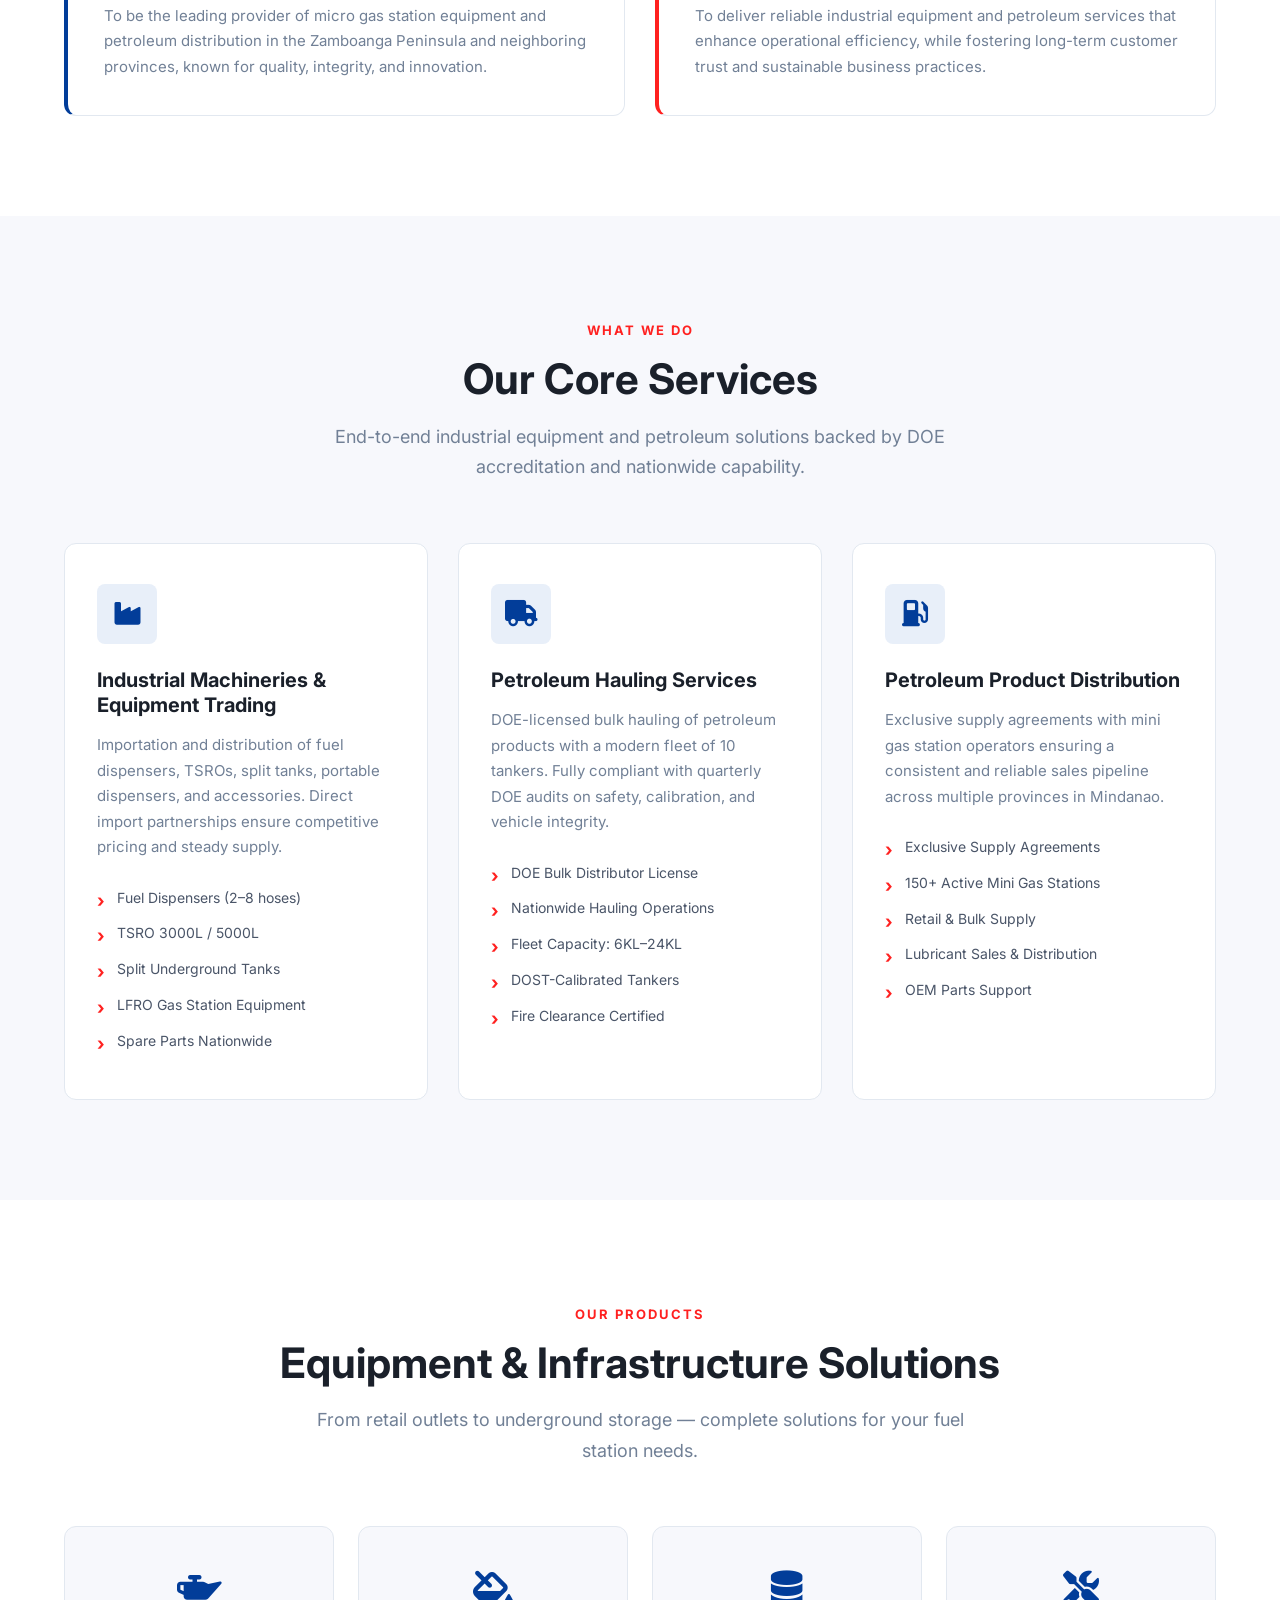
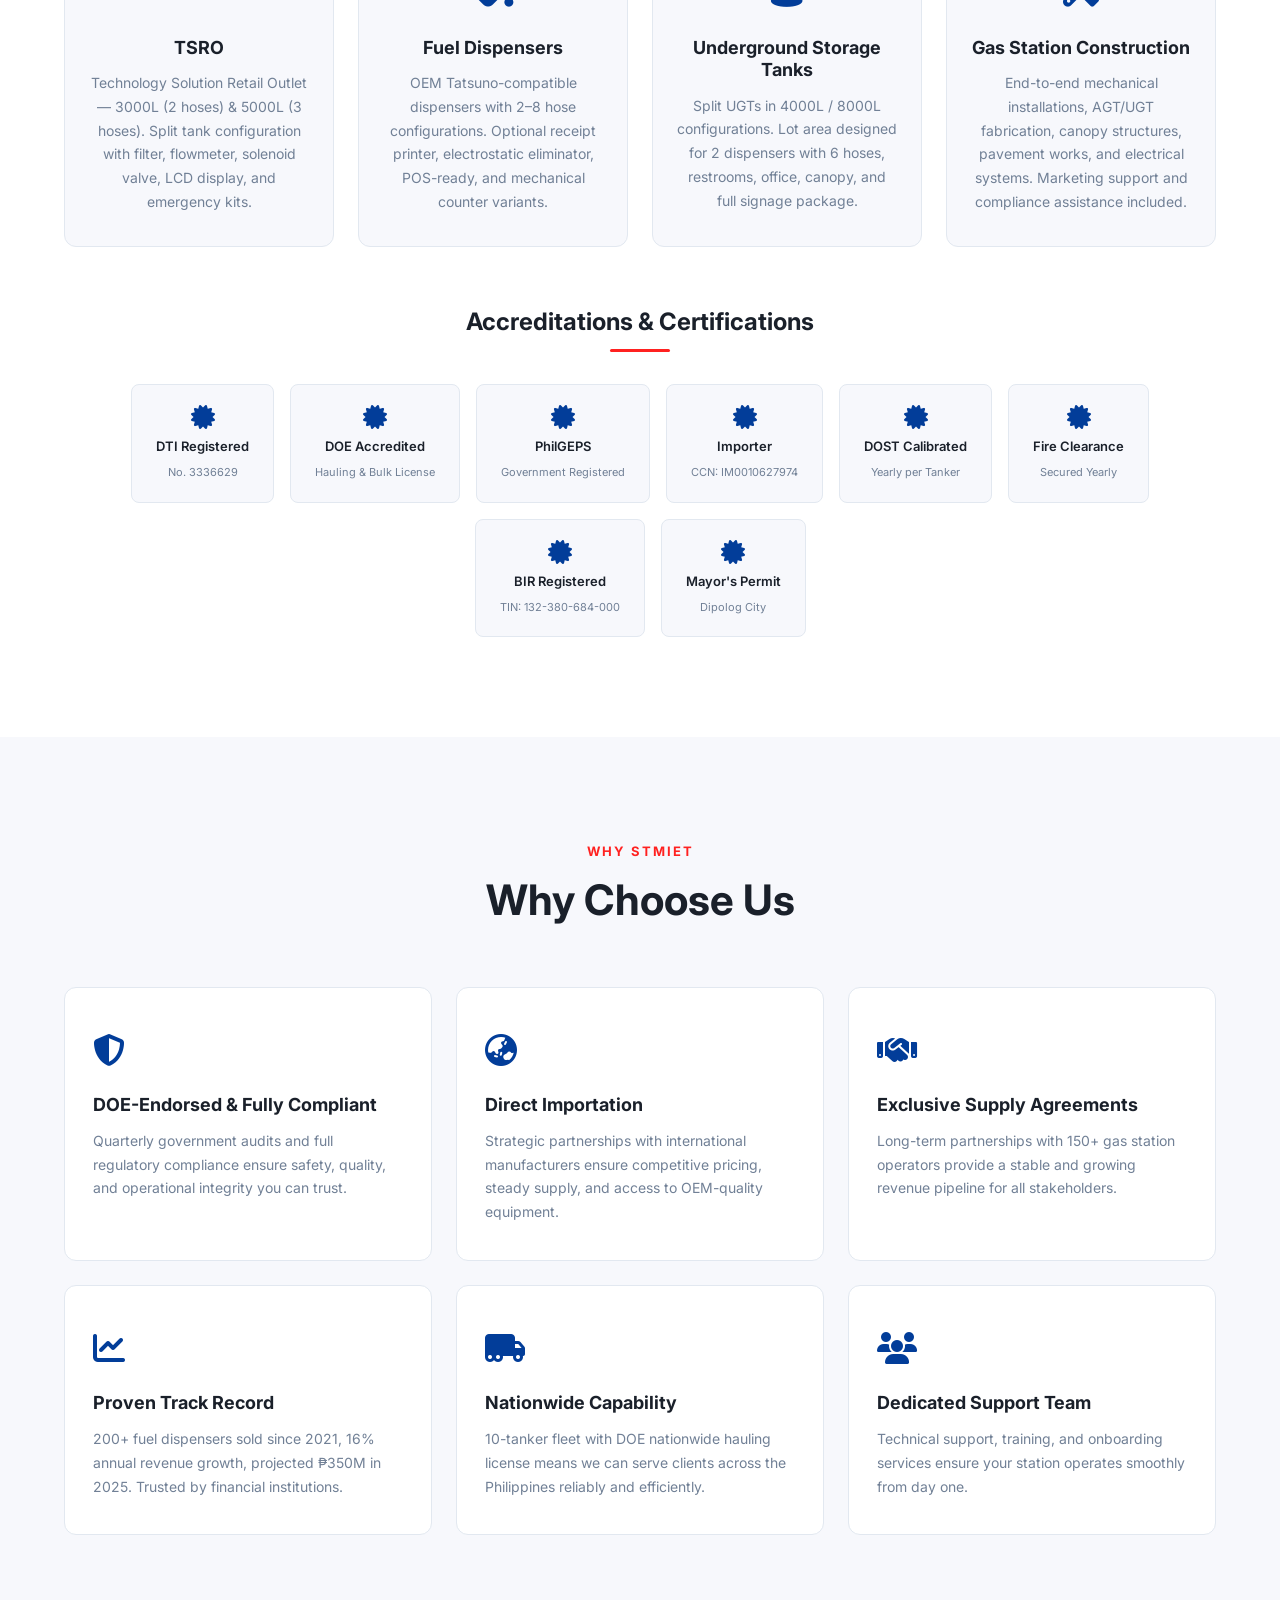
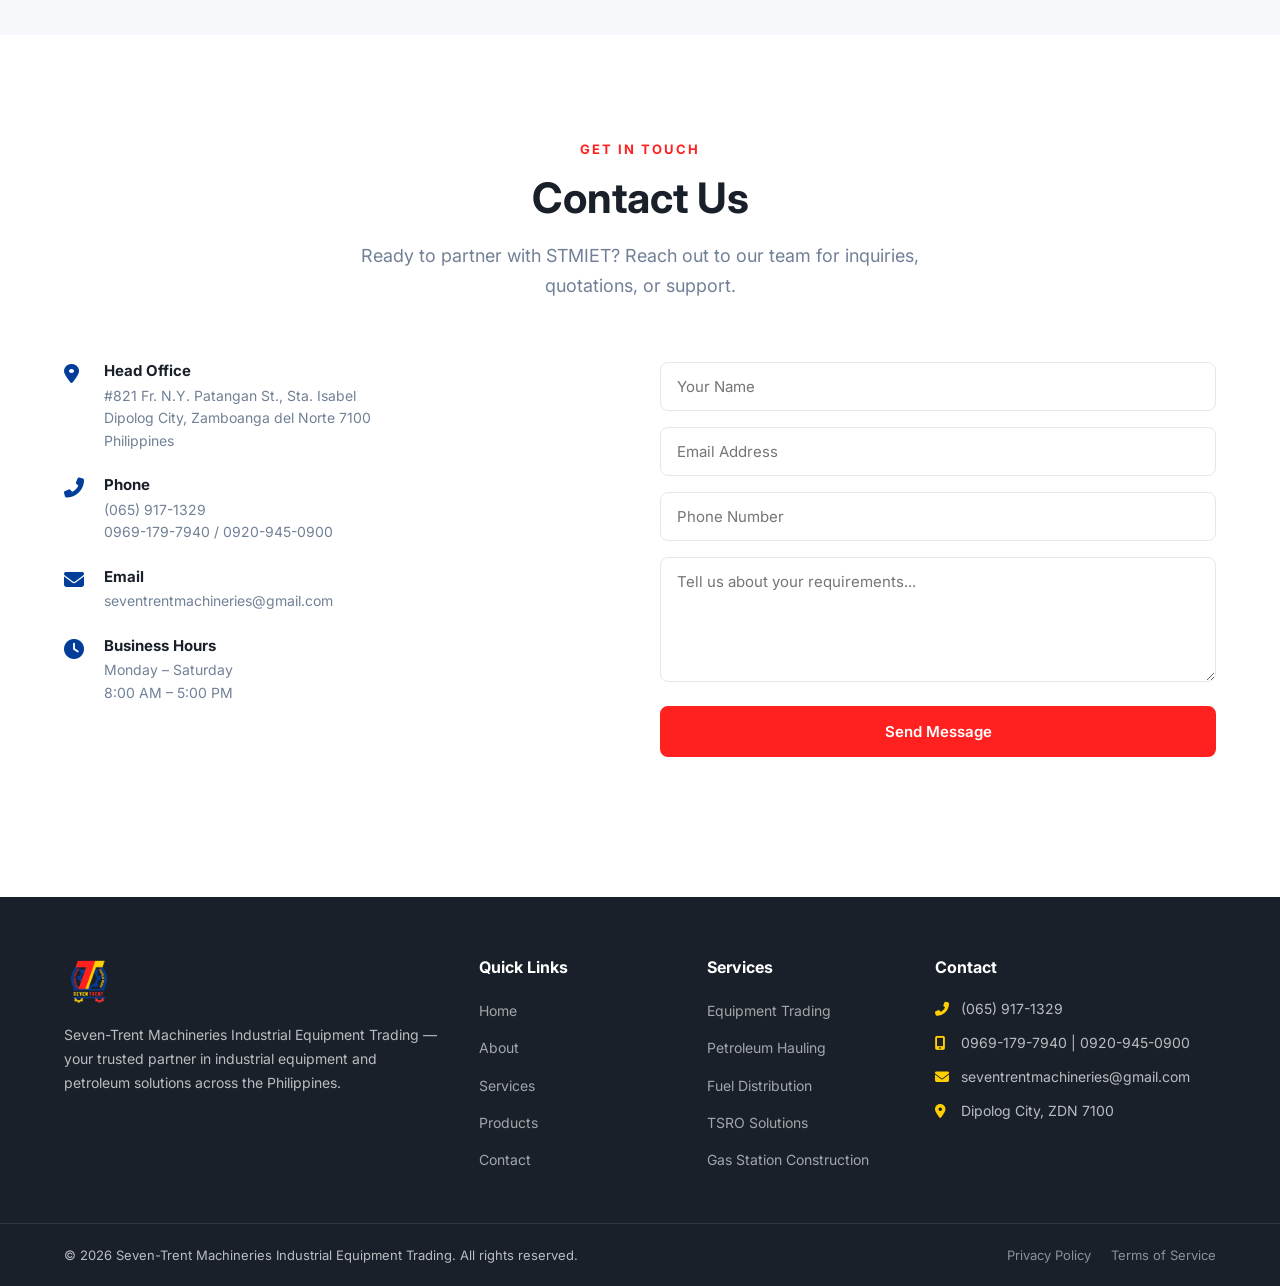
==== commit eb8950e2: "Use PNG logo, add favicon" ====
--- a/index.html
+++ b/index.html
@@ -14,6 +14,7 @@
   <link href="https://fonts.googleapis.com/css2?family=Inter:wght@400;500;600;700;800&display=swap" rel="stylesheet">
   <link rel="stylesheet" href="https://cdnjs.cloudflare.com/ajax/libs/font-awesome/6.5.0/css/all.min.css">
   <link rel="stylesheet" href="assets/css/style.css">
+  <link rel="icon" type="image/png" href="assets/images/stmiet-trans-logo.png">
 </head>
 <body>
 
@@ -38,7 +39,7 @@
     <header class="header" id="header">
       <div class="container header__inner">
         <a href="#home" class="header__logo">
-          <!-- <img src="assets/images/stmiet-logo.svg" alt="STMIET Logo" class="header__logo-img" onerror="this.onerror=null; this.src='assets/images/stmiet-trans-logo.png'"> -->
+                    <img src="assets/images/stmiet-trans-logo.png" alt="STMIET Logo" class="header__logo-img">
           <span class="header__logo-text">
             <strong>STMIET</strong>
             <small>Seven-Trent Machineries</small>
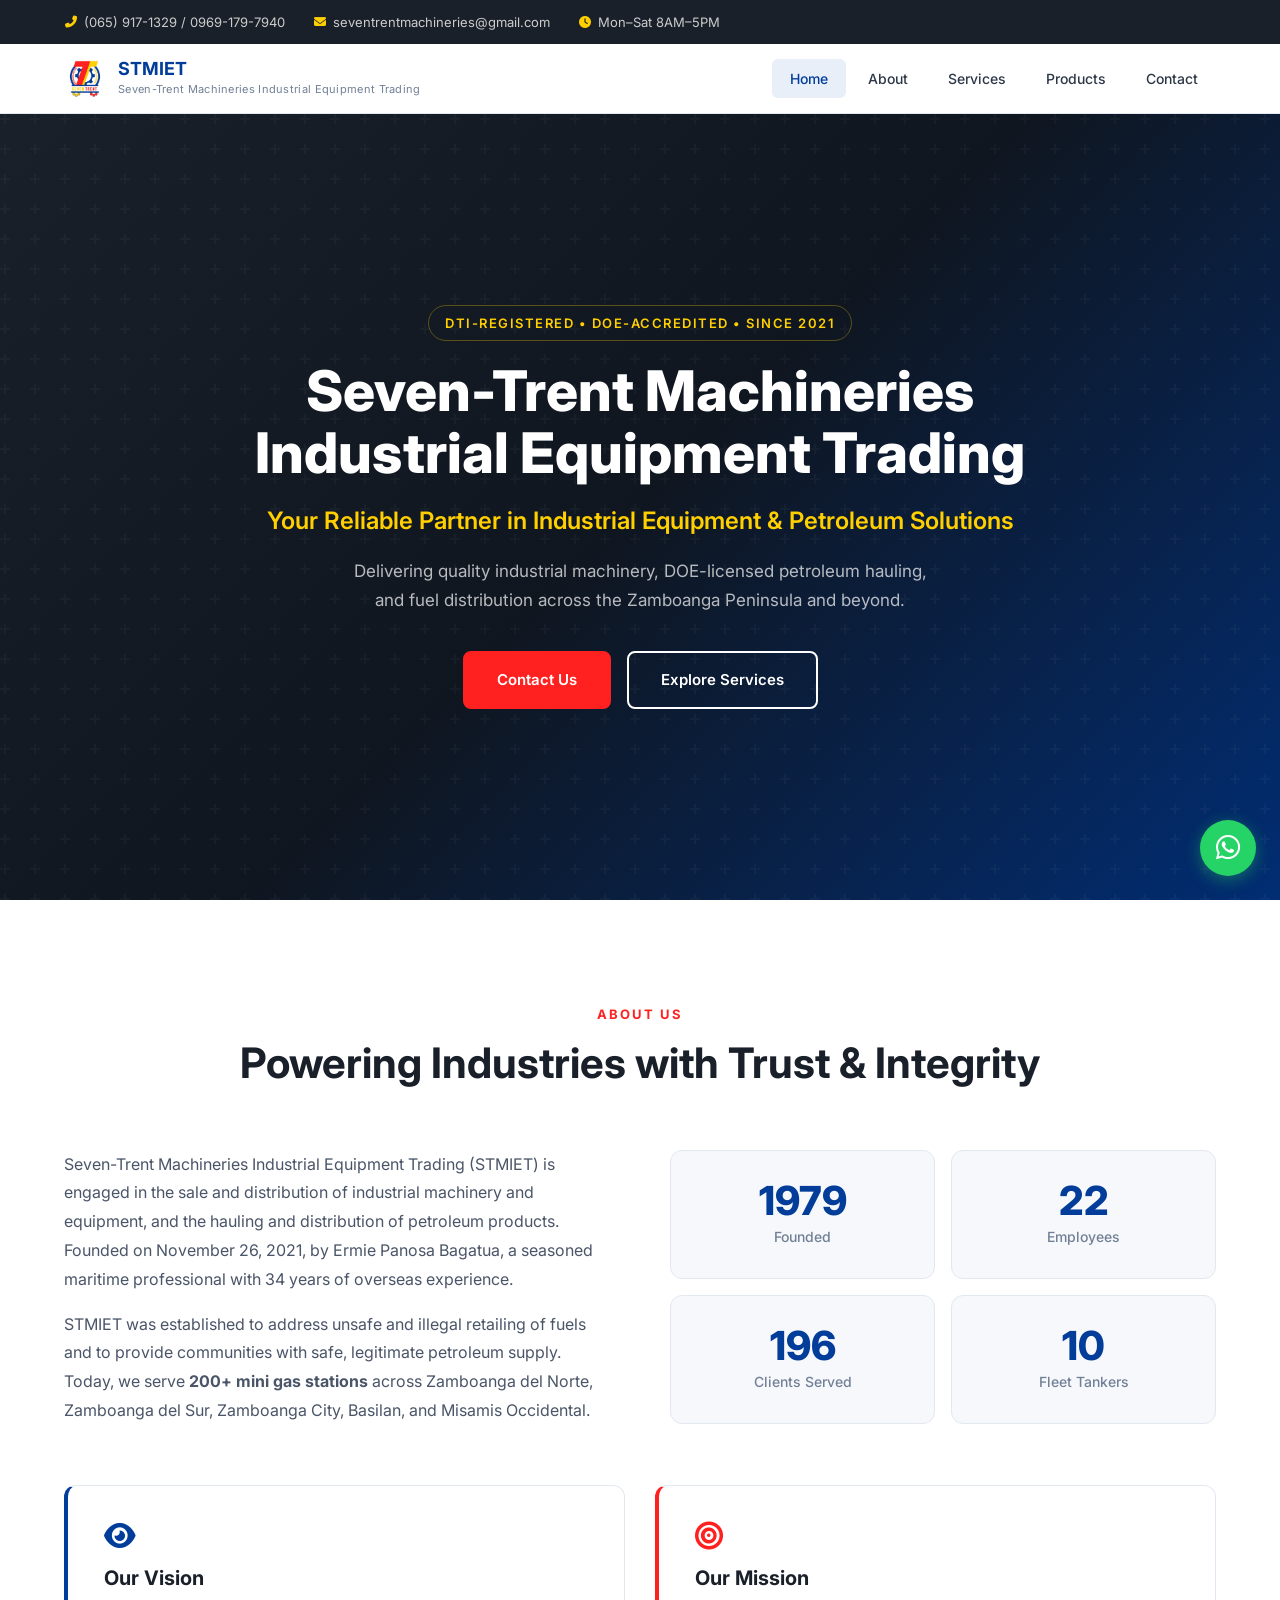
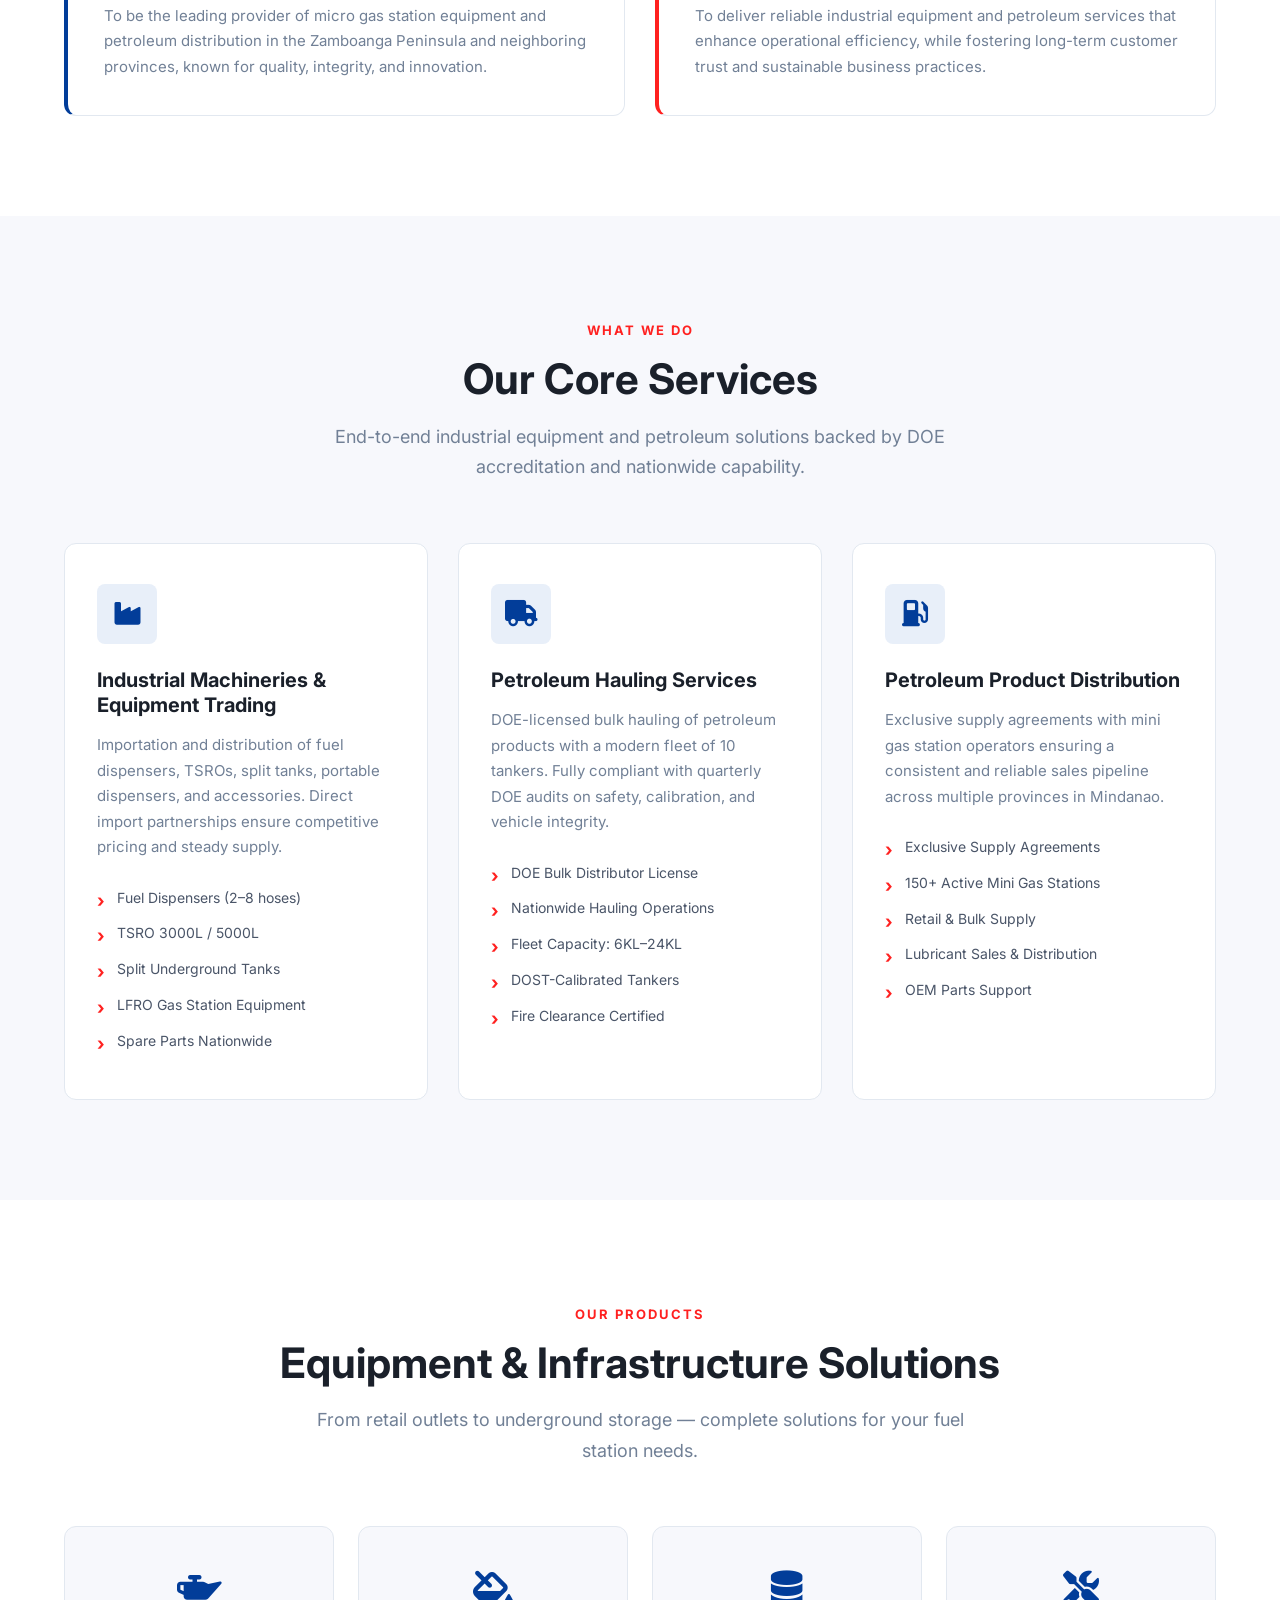
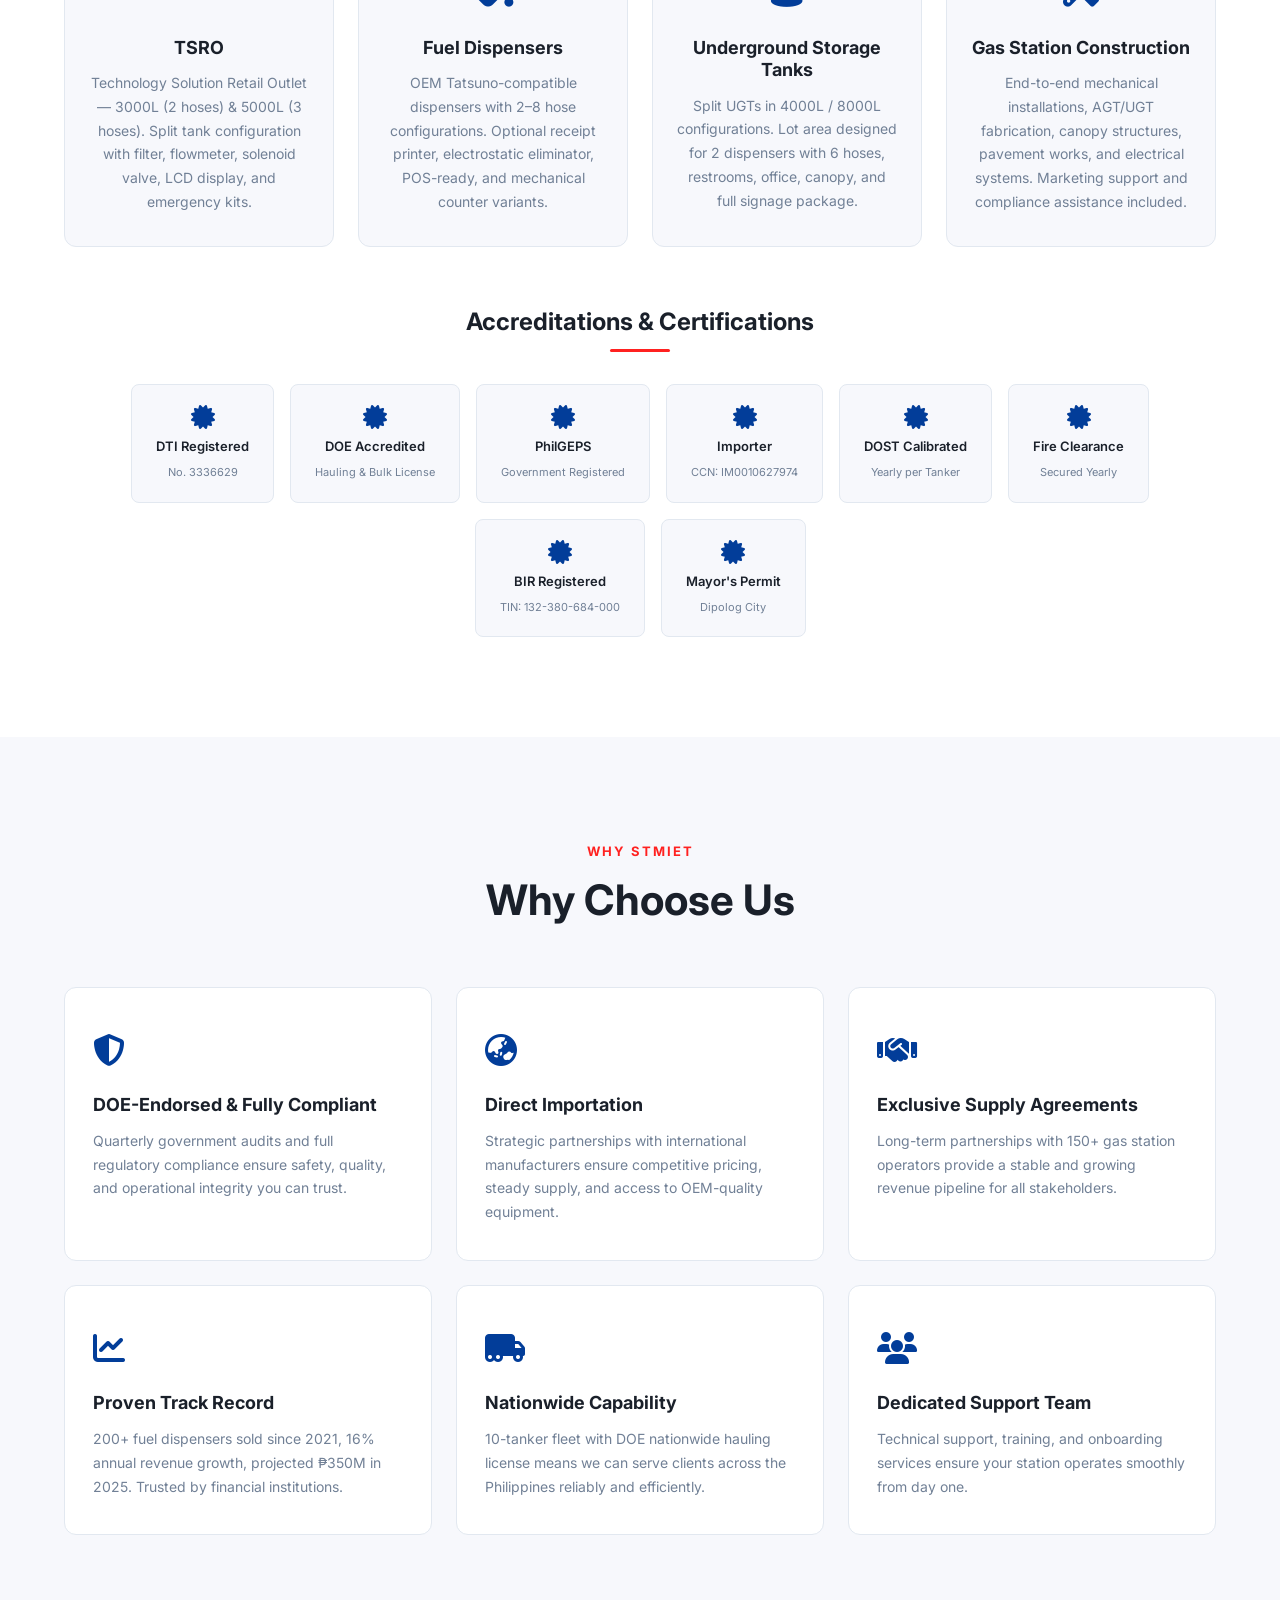
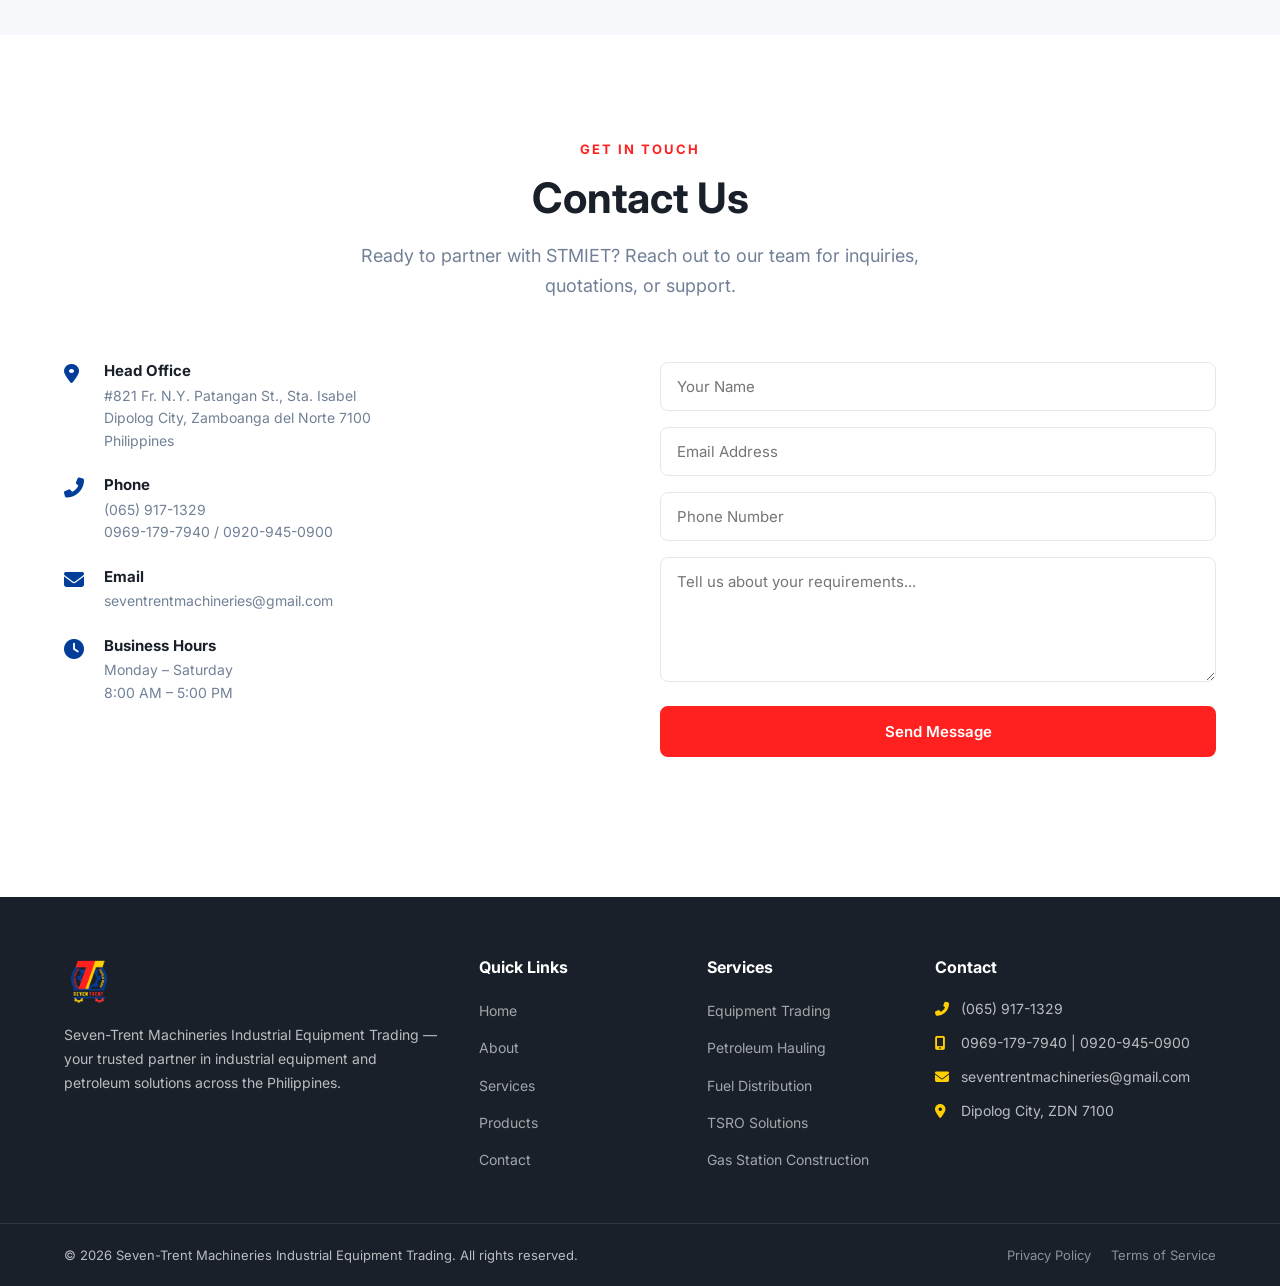
==== commit 4a5f3559: "Update header layout - merge top bar with nav" ====
--- a/index.html
+++ b/index.html
@@ -41,8 +41,7 @@
         <a href="#home" class="header__logo">
                     <img src="assets/images/stmiet-trans-logo.png" alt="STMIET Logo" class="header__logo-img">
           <span class="header__logo-text">
-            <strong>STMIET</strong>
-            <small>Seven-Trent Machineries</small>
+            <strong>STMIET</strong><small>Seven-Trent Machineries Industrial Equipment Trading</small>
           </span>
         </a>
         <nav class="header__nav" id="main-nav">
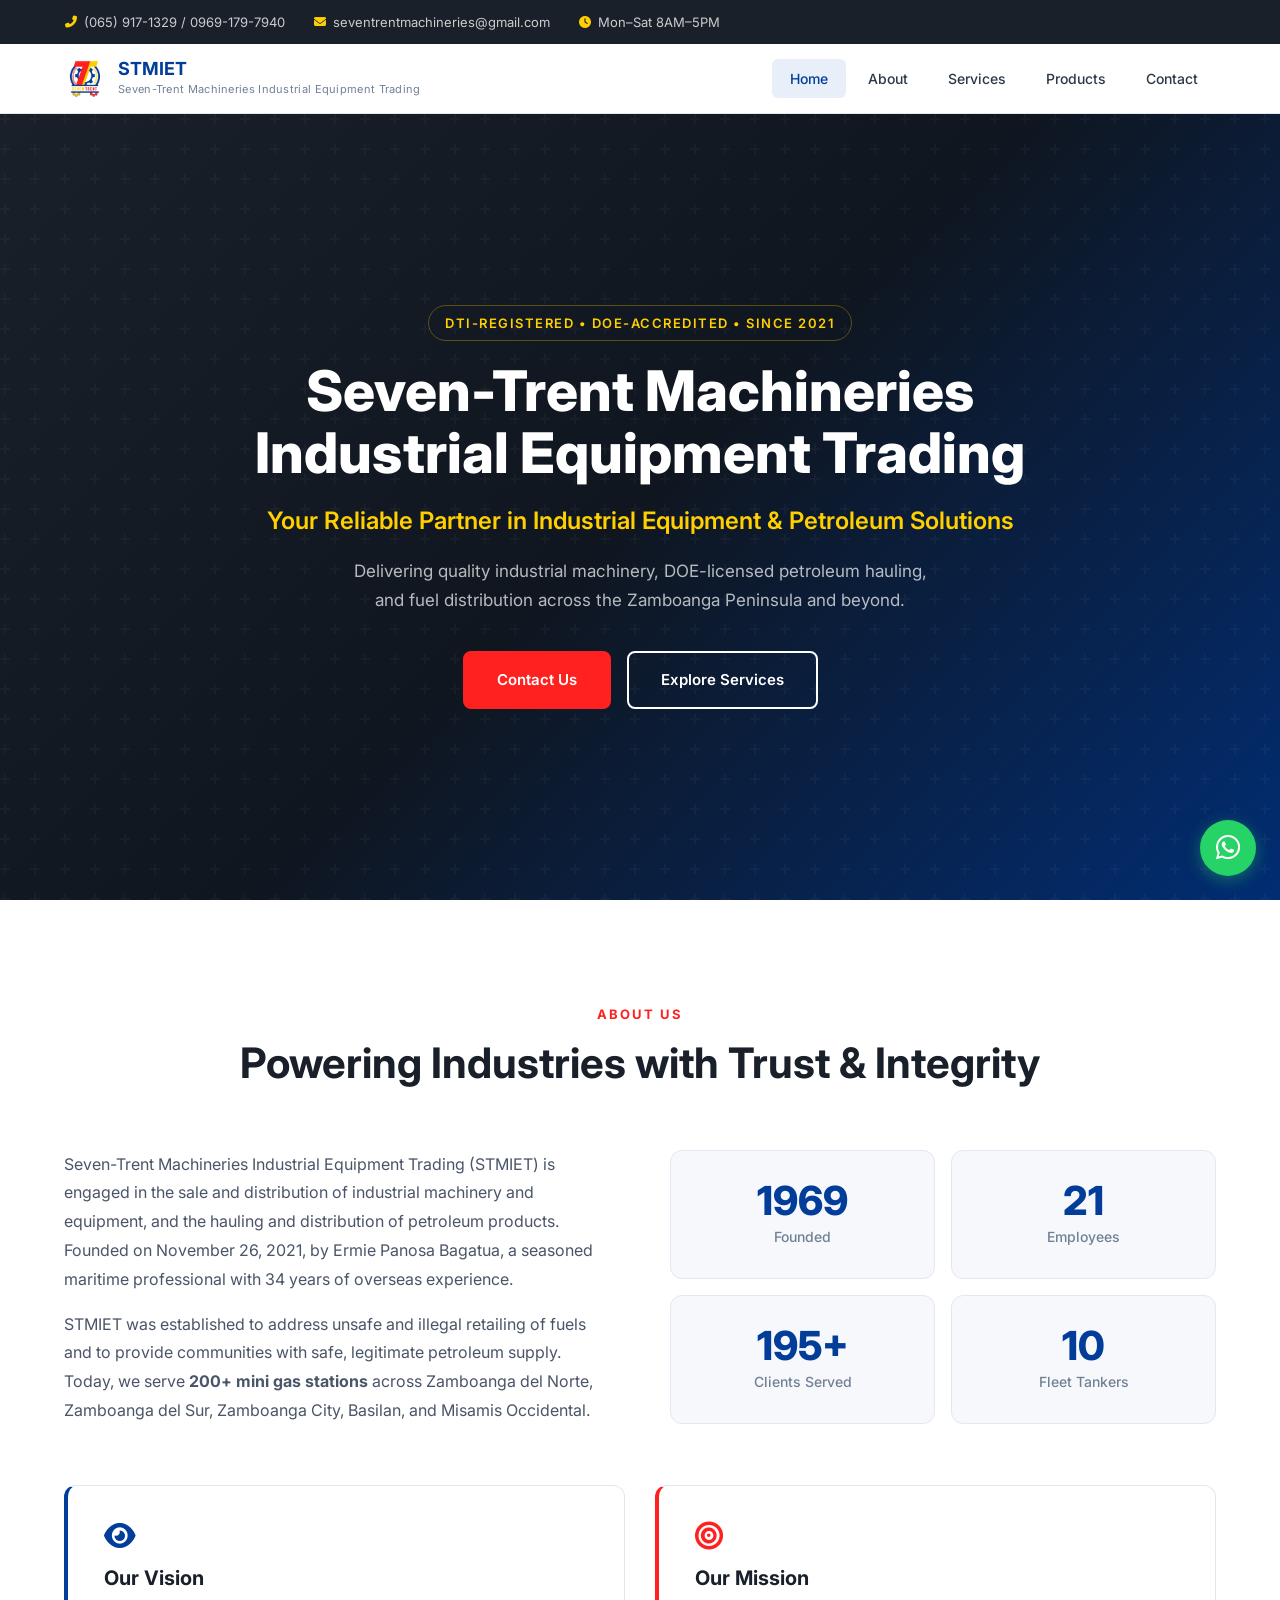
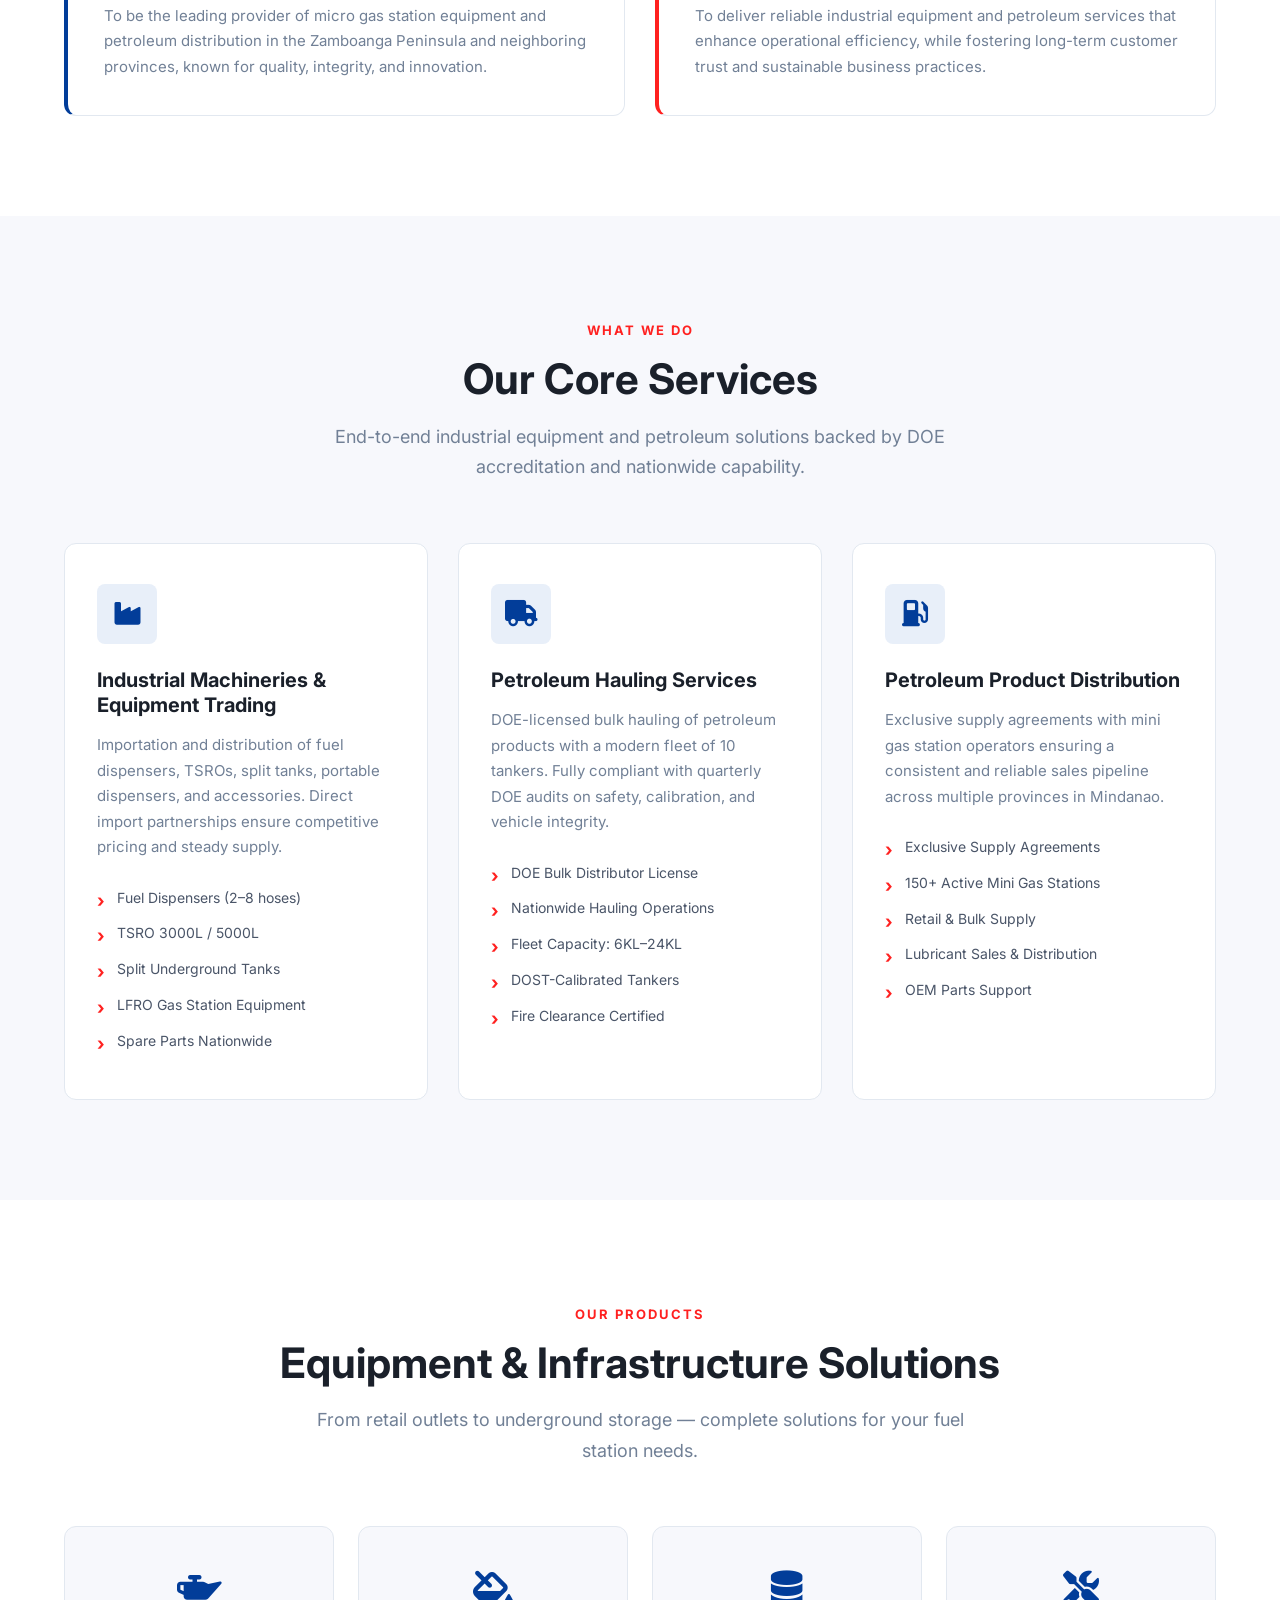
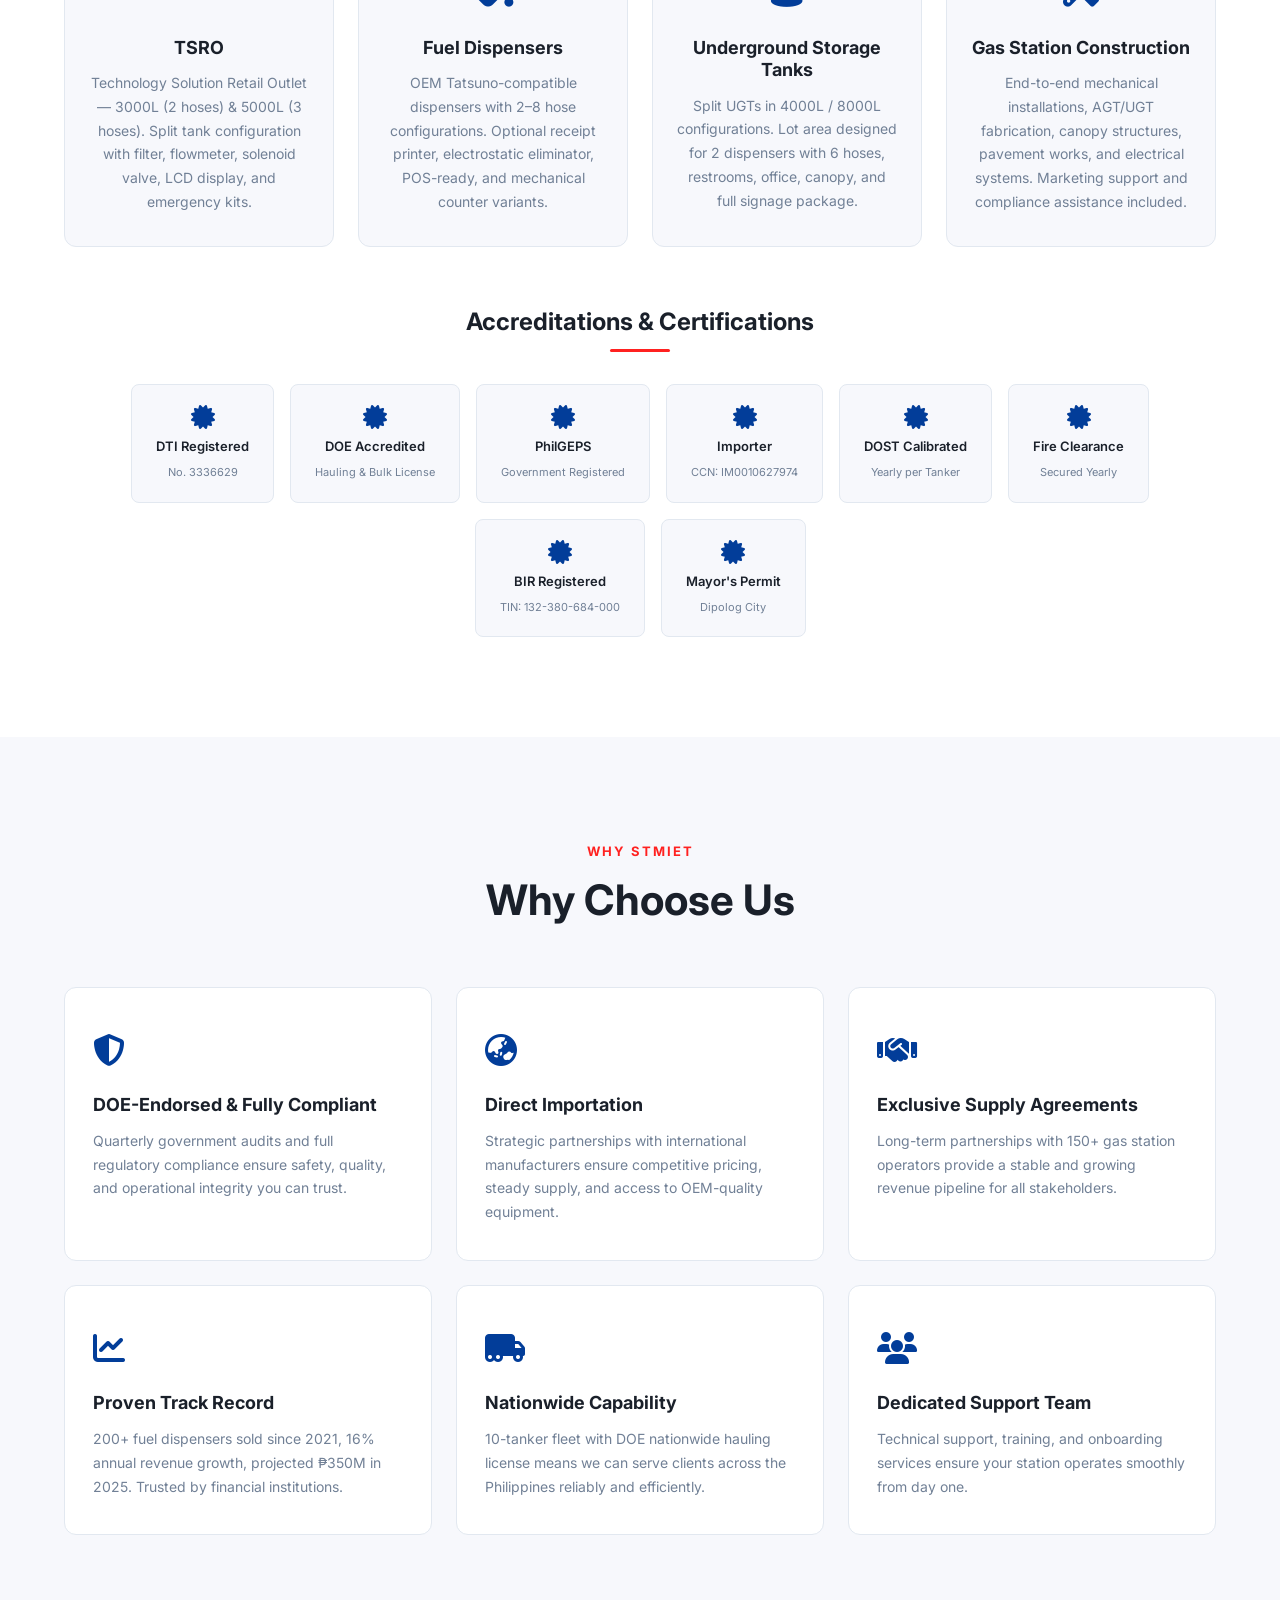
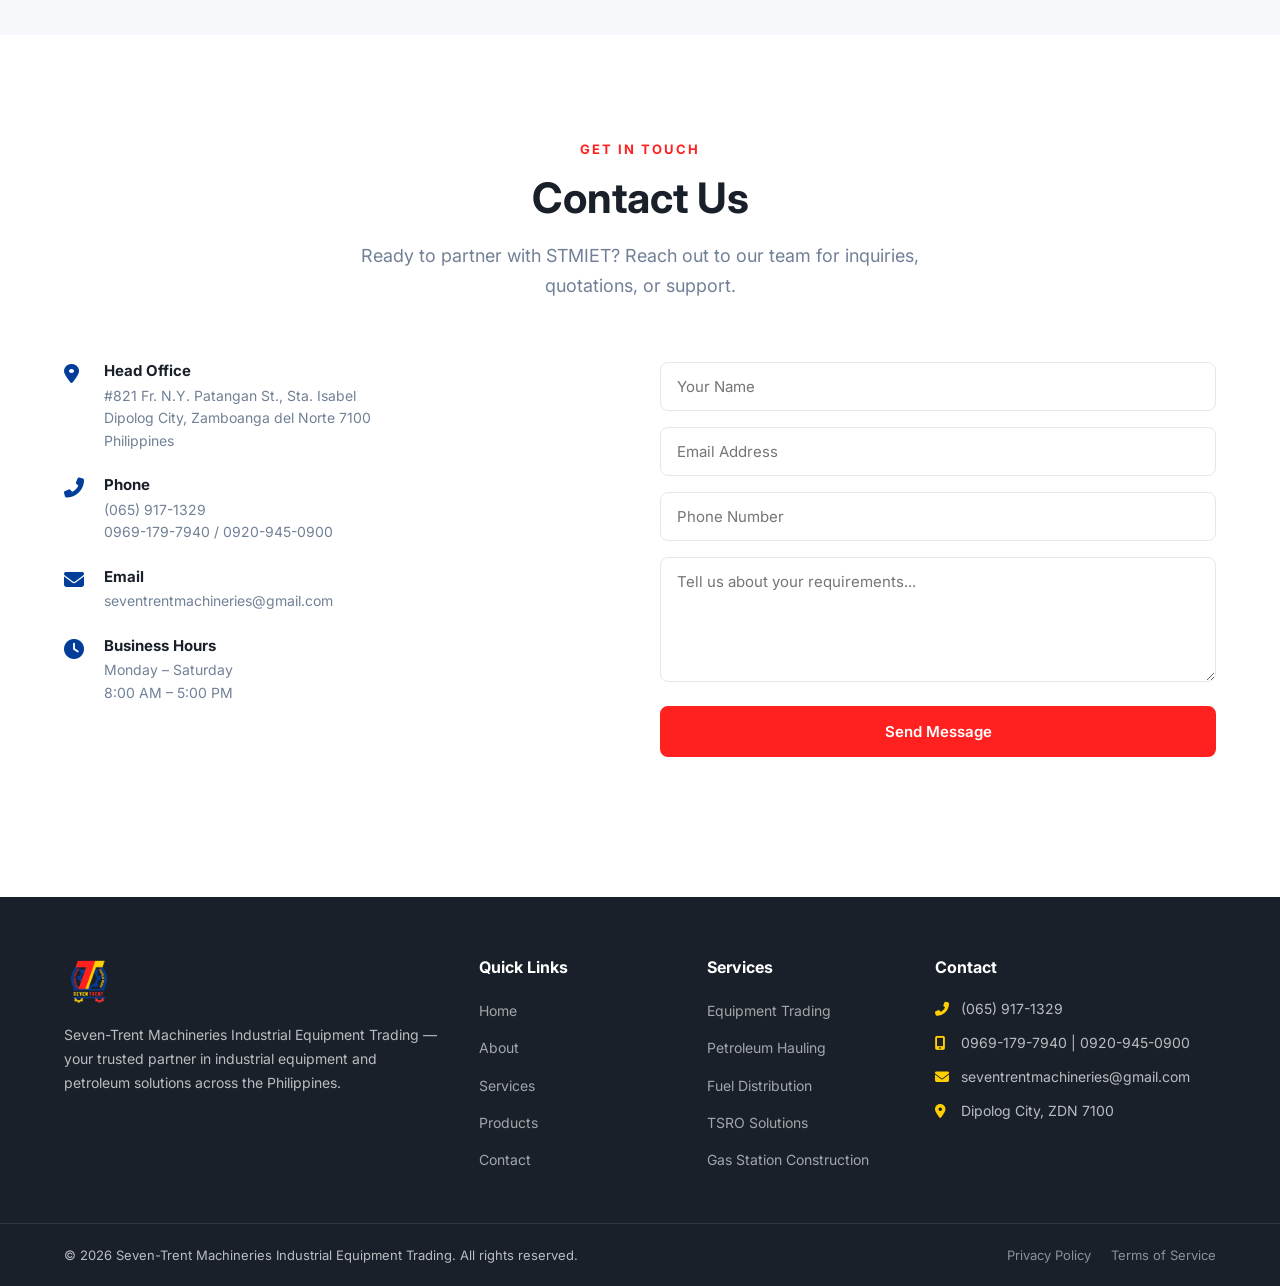
==== commit 29666cb4: "Fix stat counter format for Clients Served (200+)" ====
--- a/index.html
+++ b/index.html
@@ -99,7 +99,7 @@
             <span class="stat-card__label">Employees</span>
           </div>
           <div class="stat-card">
-            <span class="stat-card__number" data-count="200">0</span>
+            <span class="stat-card__number" data-count="200" data-format="plus">0</span>
             <span class="stat-card__label">Clients Served</span>
           </div>
           <div class="stat-card">
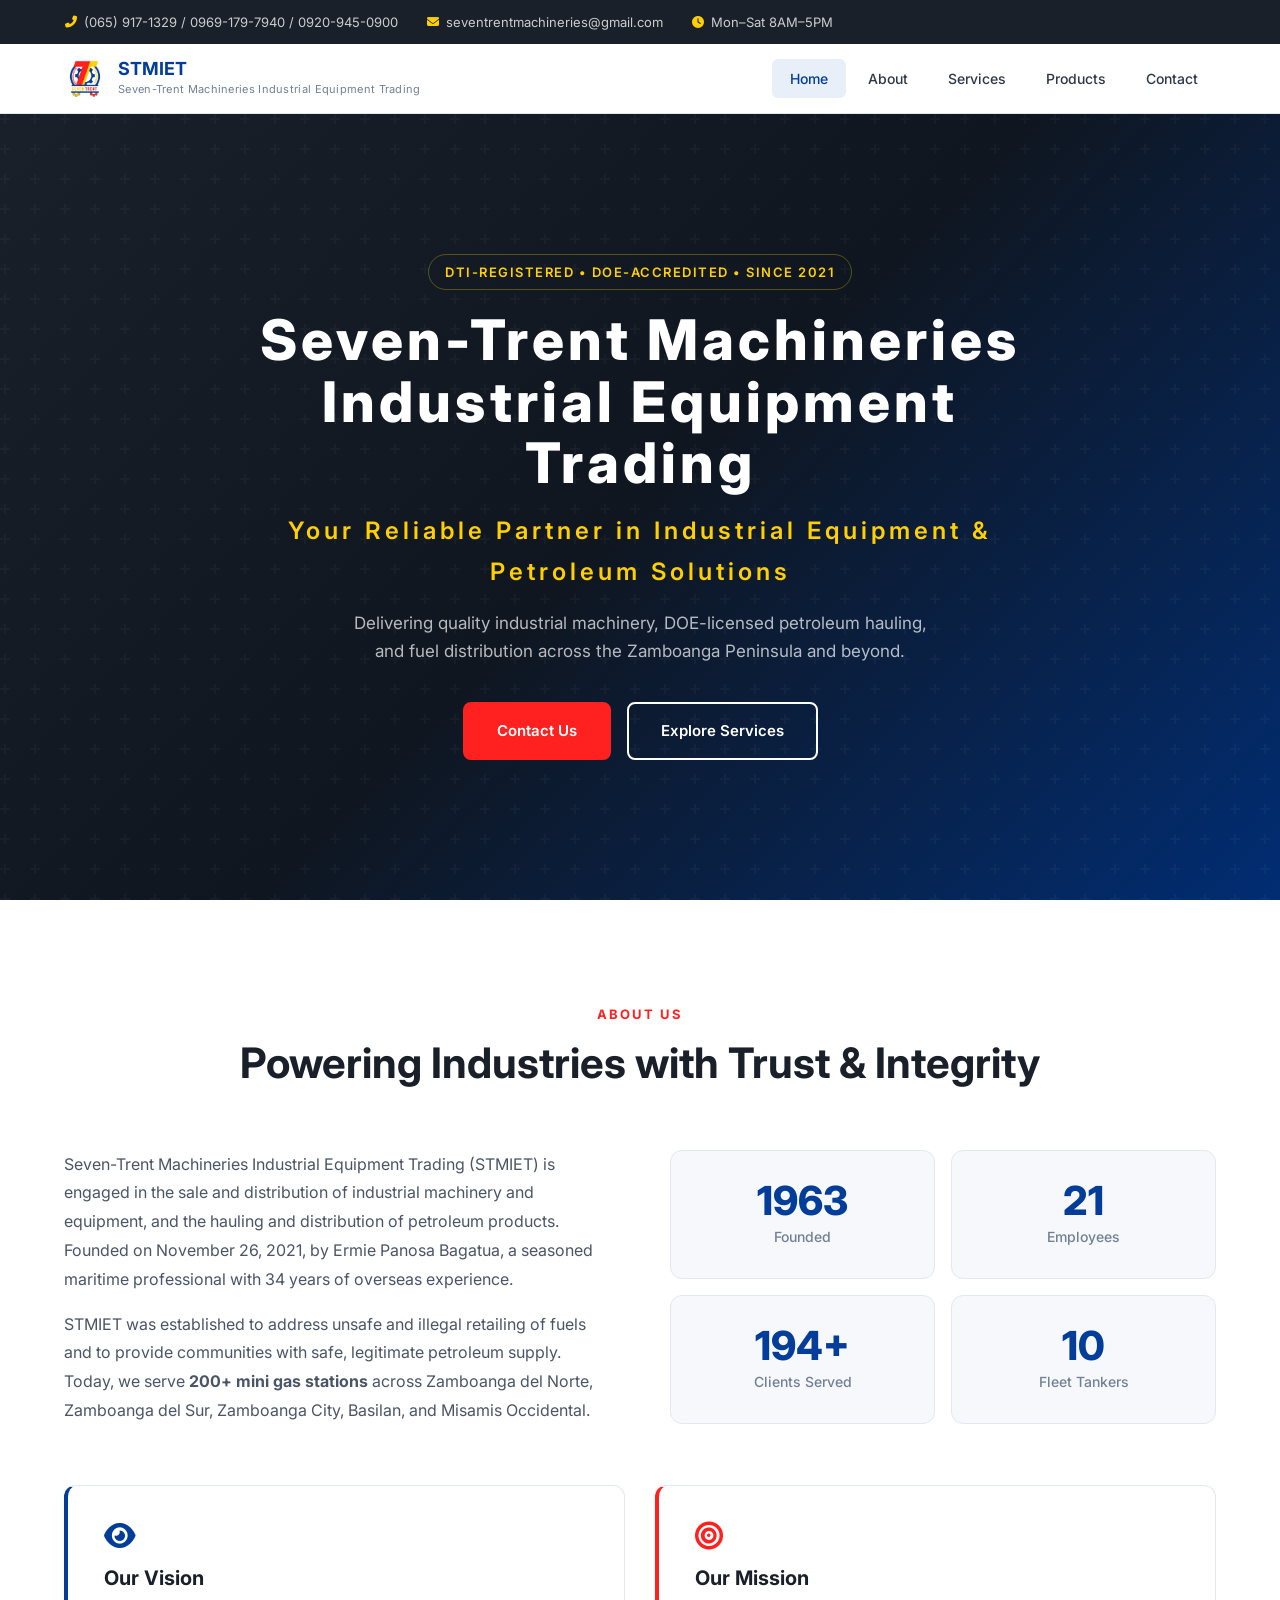
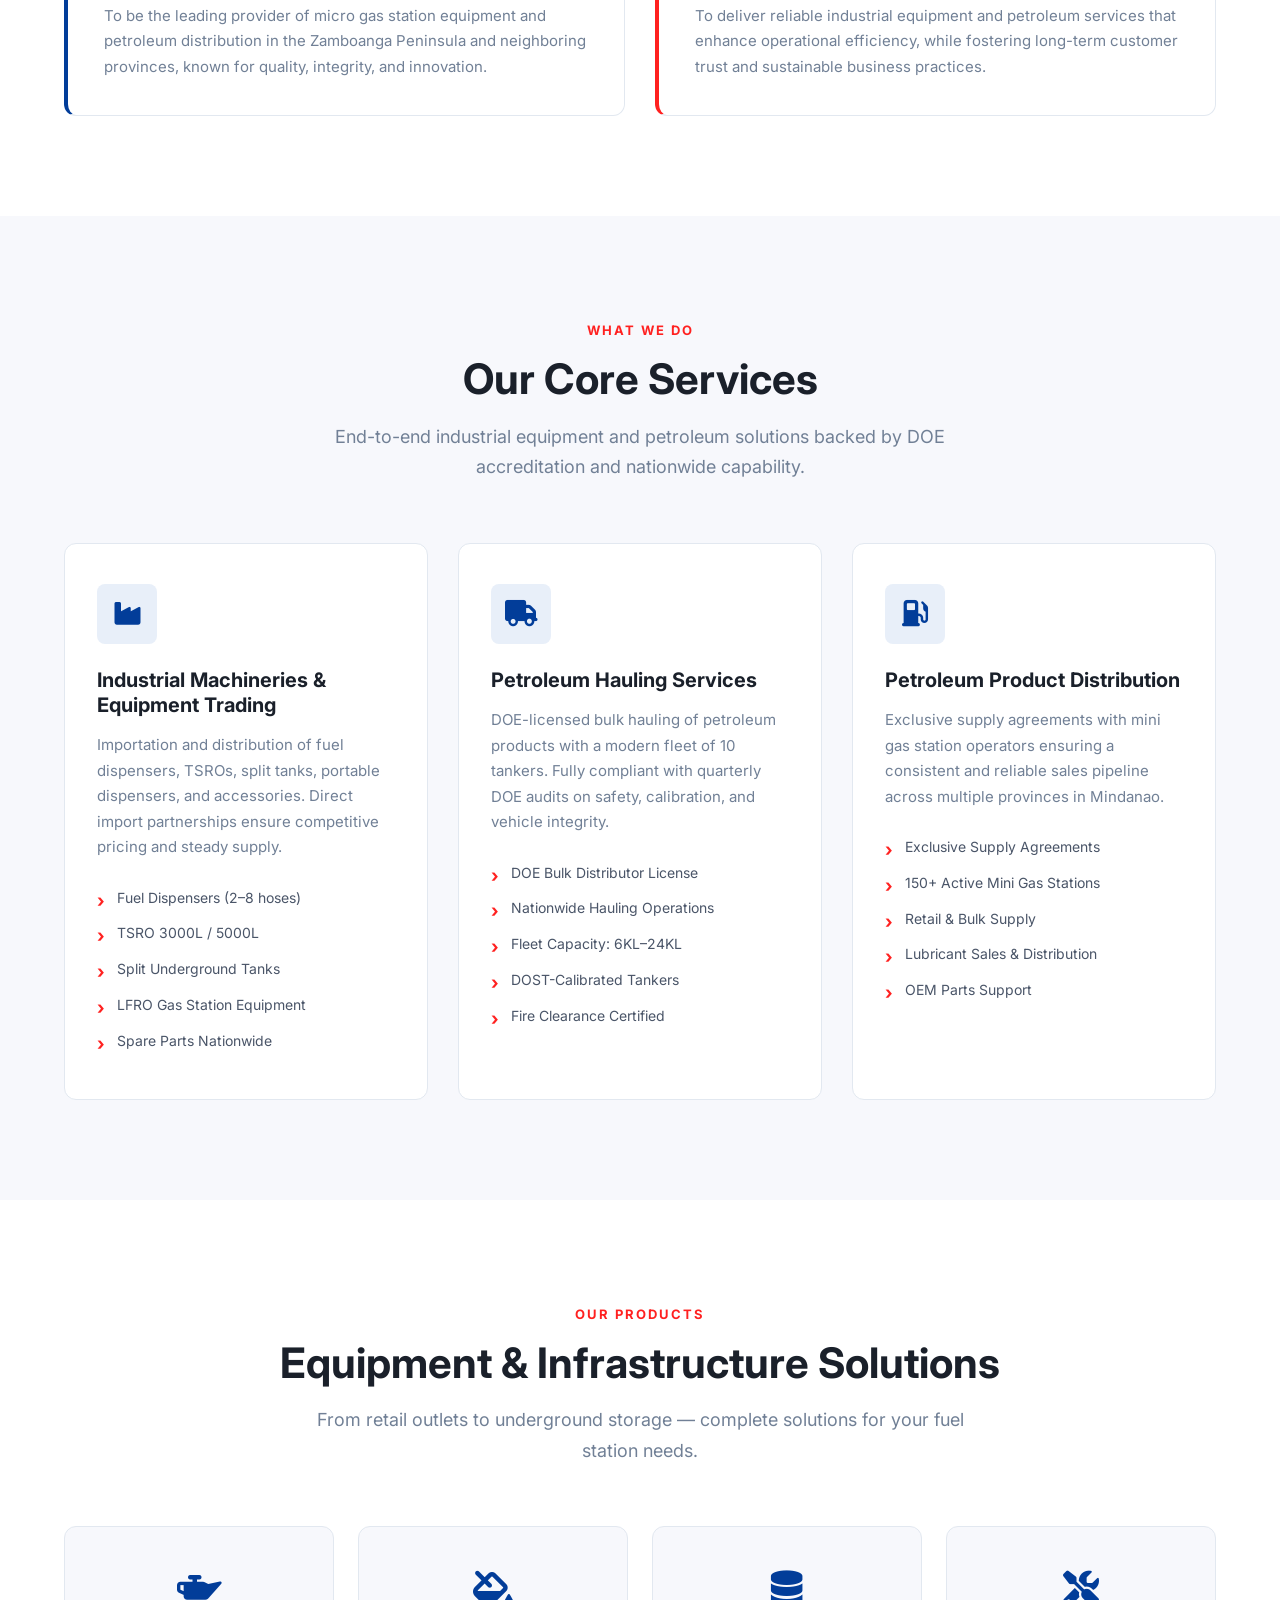
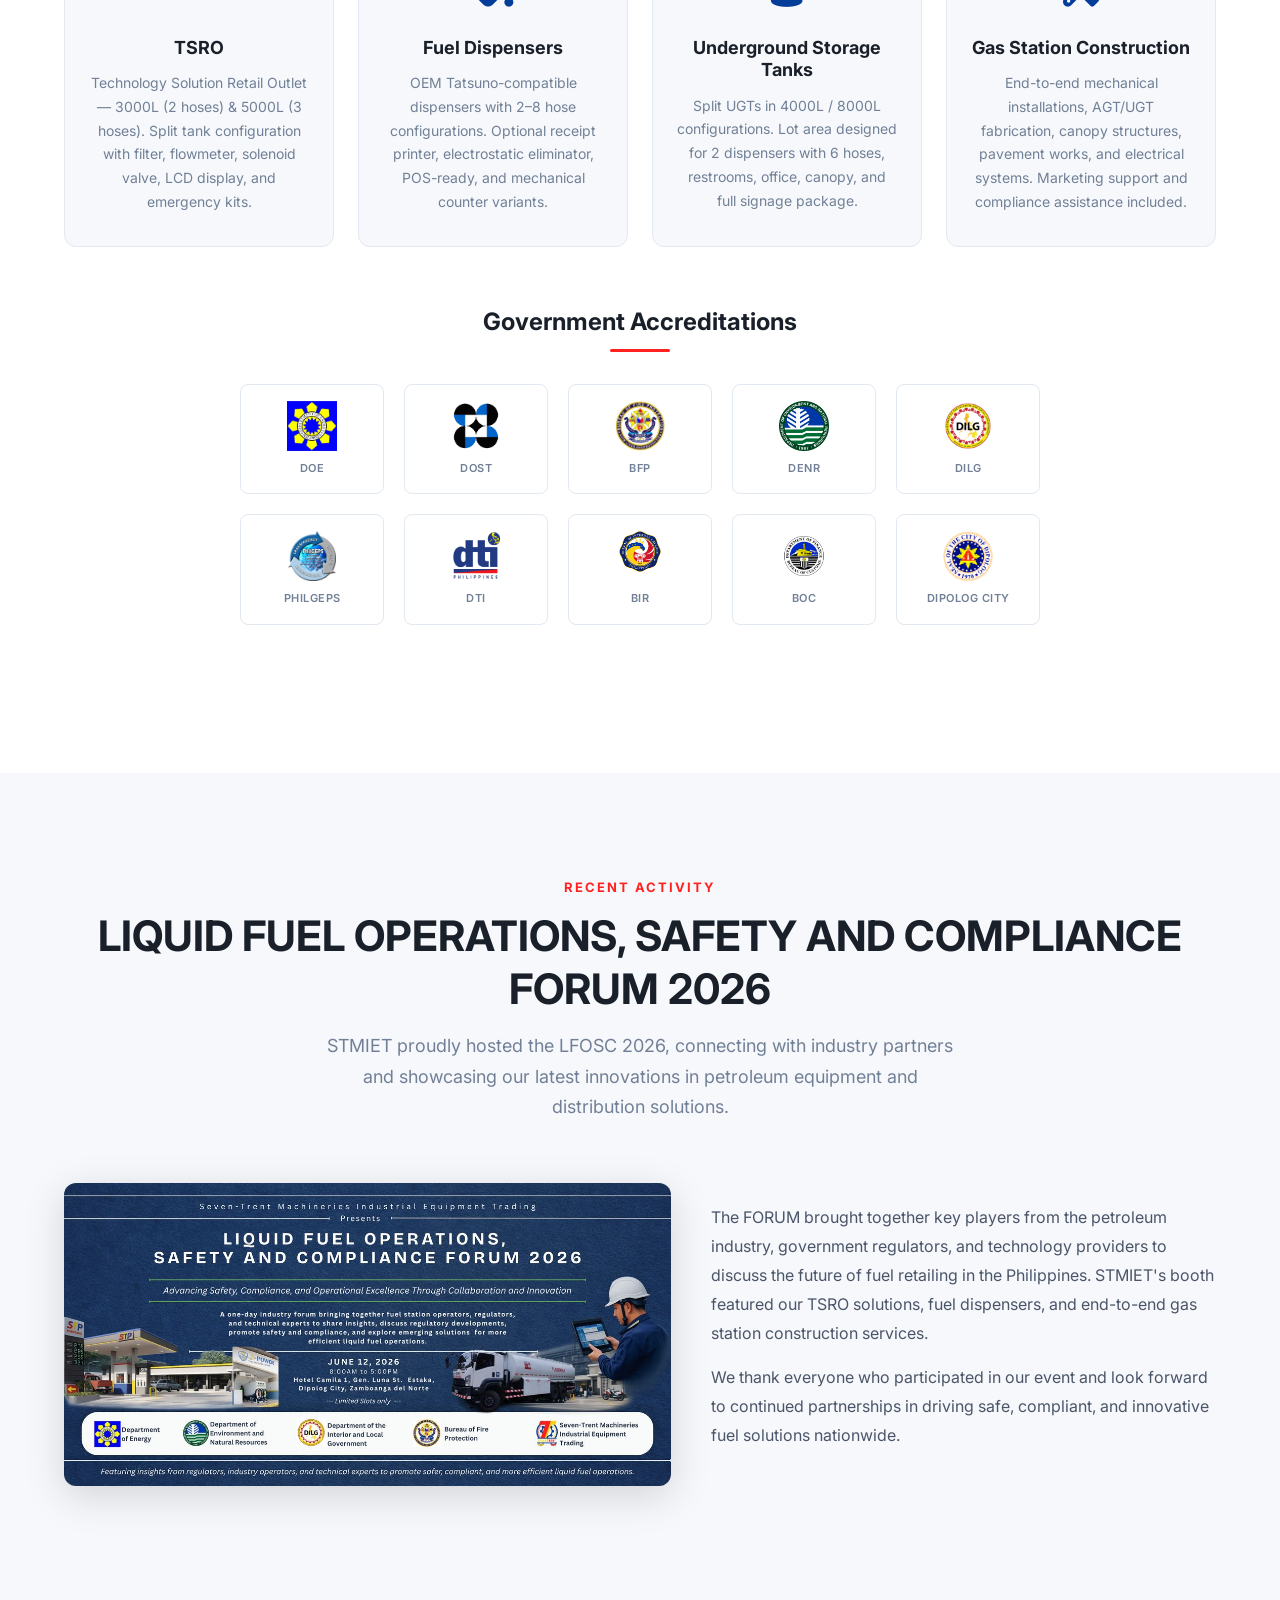
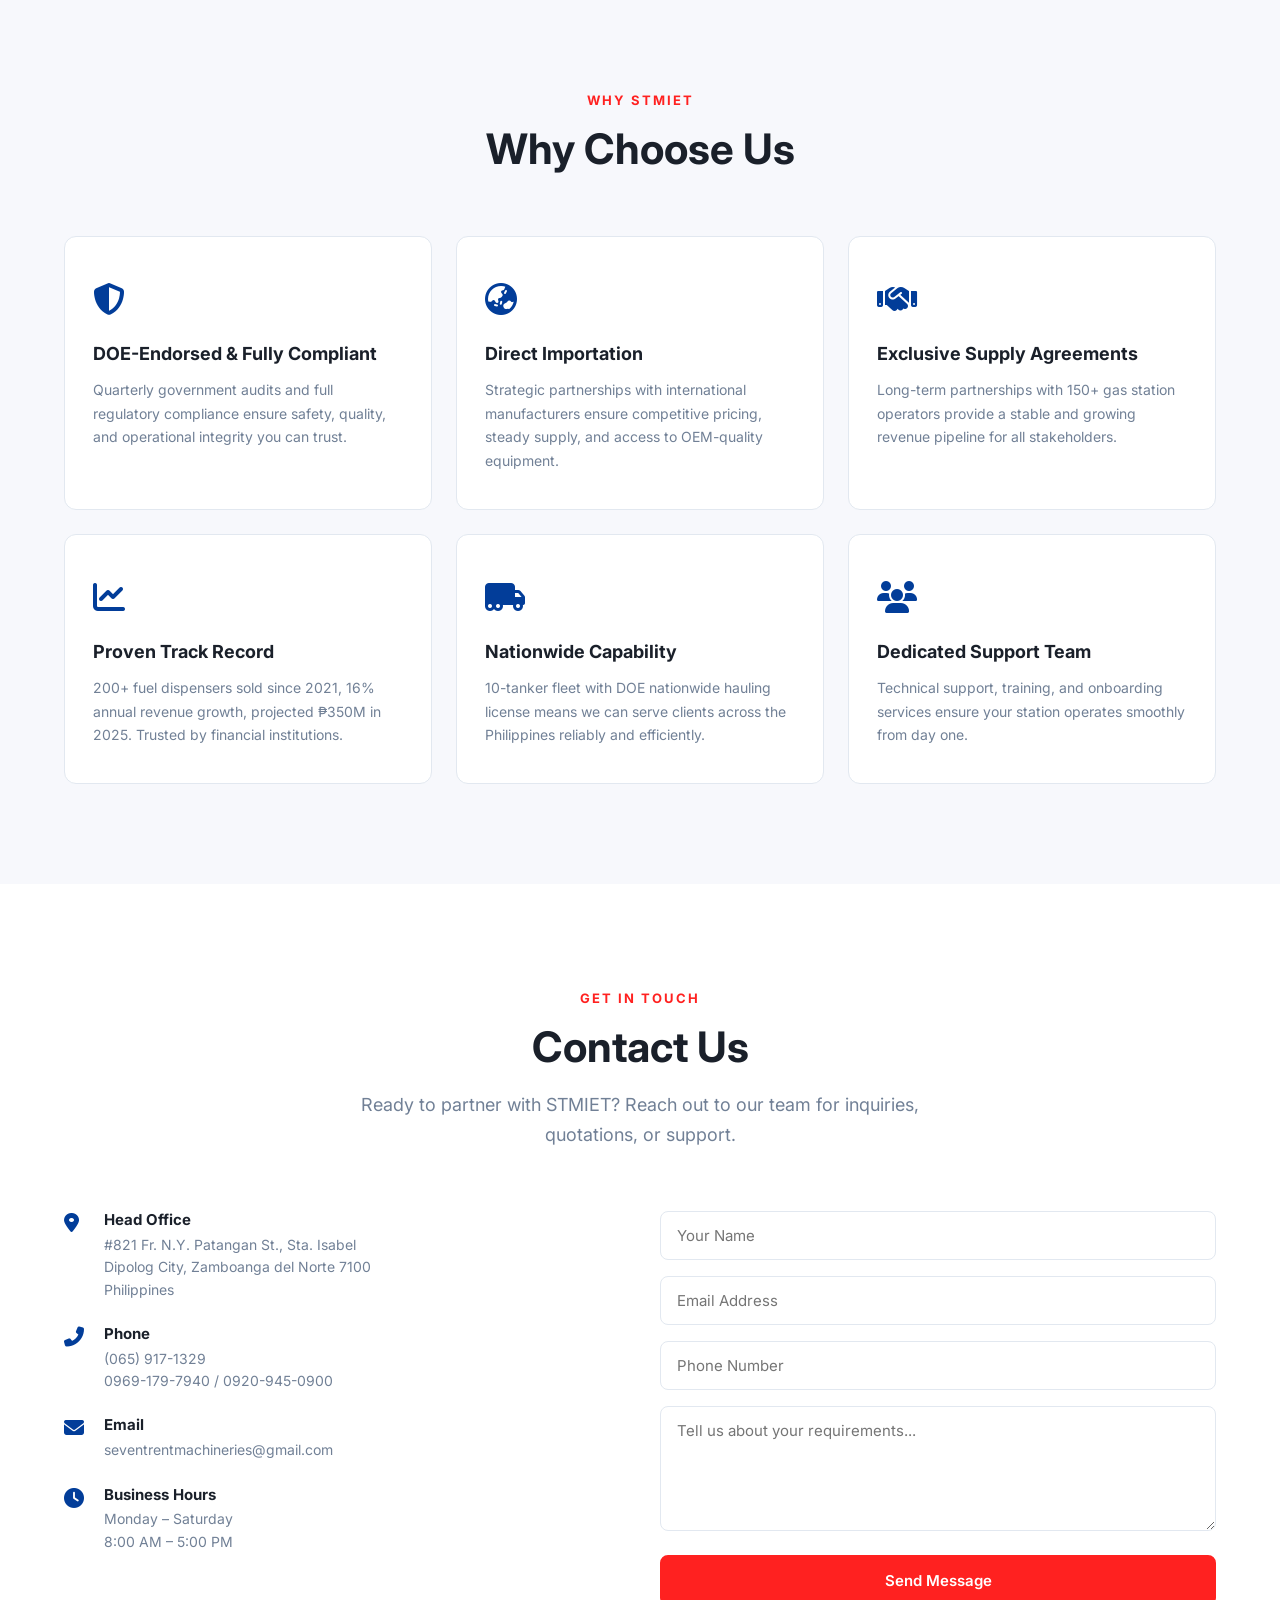
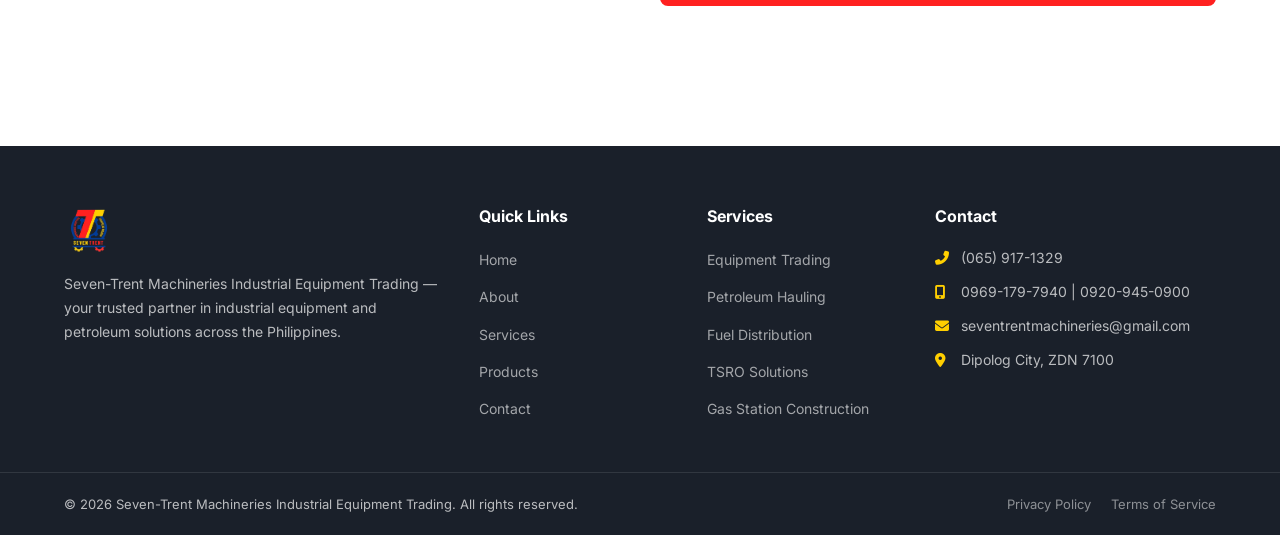
==== commit 0149b8ae: "Add govt logos, recent activities, downloads, cert docs merge, remove whatsapp" ====
--- a/index.html
+++ b/index.html
@@ -24,7 +24,7 @@
       <div class="container top-bar__inner">
         <span class="top-bar__item">
           <i class="fas fa-phone-alt"></i>
-          (065) 917-1329 / 0969-179-7940
+          (065) 917-1329 / 0969-179-7940 / 0920-945-0900
         </span>
         <span class="top-bar__item">
           <i class="fas fa-envelope"></i>
@@ -209,7 +209,21 @@
         </div>
       </div>
       <div class="certifications">
-        <h3 class="certifications__title">Accreditations &amp; Certifications</h3>
+        <h3 class="certifications__title">Government Accreditations</h3>
+        <div class="cert-logos">
+          <div class="cert-logo"><img src="assets/images/DOE-LOGO.webp" alt="DOE"><span>DOE</span></div>
+          <div class="cert-logo"><img src="assets/images/DOST-LOGO.jpg" alt="DOST"><span>DOST</span></div>
+          <div class="cert-logo"><img src="assets/images/BFP-LOGO.webp" alt="BFP"><span>BFP</span></div>
+          <div class="cert-logo"><img src="assets/images/DENR-LOGO.png" alt="DENR"><span>DENR</span></div>
+          <div class="cert-logo"><img src="assets/images/DILG-LOGO.png" alt="DILG"><span>DILG</span></div>
+          <div class="cert-logo"><img src="assets/images/PHILGEPS-LOGO.webp" alt="PhilGEPS"><span>PhilGEPS</span></div>
+          <div class="cert-logo"><img src="assets/images/DTI-LOGO.png" alt="DTI"><span>DTI</span></div>
+          <div class="cert-logo"><img src="assets/images/BIR-LOGO.png" alt="BIR"><span>BIR</span></div>
+          <div class="cert-logo"><img src="assets/images/BOC-LOGO.jpg" alt="BOC"><span>BOC</span></div>
+          <div class="cert-logo"><img src="assets/images/DIPOLOG-LOGO.png" alt="Dipolog City"><span>Dipolog City</span></div>
+        </div>
+
+        <!-- <h3 class="certifications__title">Certifications</h3>
         <div class="certifications__grid">
           <div class="cert-badge">
             <i class="fas fa-certificate"></i>
@@ -251,6 +265,26 @@
             <span>Mayor's Permit</span>
             <small>Dipolog City</small>
           </div>
+        </div> -->
+      </div>
+    </div>
+  </section>
+
+  <!-- ==================== RECENT ACTIVITIES ==================== -->
+  <section class="activities section section--alt" id="activities">
+    <div class="container">
+      <div class="section__header">
+        <span class="section__label">Recent Activity</span>
+        <h2 class="section__title">LIQUID FUEL OPERATIONS, SAFETY AND COMPLIANCE FORUM 2026</h2>
+        <p class="section__subtitle">STMIET proudly hosted the LFOSC 2026, connecting with industry partners and showcasing our latest innovations in petroleum equipment and distribution solutions.</p>
+      </div>
+      <div class="activities__content">
+        <div class="activities__image">
+          <img src="assets/images/summit-landscape.jpg" alt="SUMMIT-LANDSCAPE 2026" loading="lazy">
+        </div>
+        <div class="activities__text">
+          <p>The FORUM brought together key players from the petroleum industry, government regulators, and technology providers to discuss the future of fuel retailing in the Philippines. STMIET's booth featured our TSRO solutions, fuel dispensers, and end-to-end gas station construction services.</p>
+          <p>We thank everyone who participated in our event and look forward to continued partnerships in driving safe, compliant, and innovative fuel solutions nationwide.</p>
         </div>
       </div>
     </div>
@@ -407,11 +441,6 @@
     </div>
   </footer>
 
-  <!-- WhatsApp Floating Button -->
-  <a href="https://wa.me/639691797940" target="_blank" rel="noopener" class="whatsapp-float" aria-label="Chat on WhatsApp">
-    <i class="fab fa-whatsapp"></i>
-  </a>
-
   <script src="assets/js/main.js"></script>
 </body>
 </html>
--- a/assets/css/style.css
+++ b/assets/css/style.css
@@ -159,8 +159,8 @@
 }
 .hero__inner { position: relative; z-index: 1; text-align: center; padding: 80px 0; max-width: 800px; margin: 0 auto; }
 .hero__badge { display: inline-block; font-size: 13px; font-weight: 600; letter-spacing: 1.5px; text-transform: uppercase; color: var(--color-gold); margin-bottom: 20px; padding: 6px 16px; border: 1px solid rgba(255,207,0,0.3); border-radius: 50px; }
-.hero__title { font-size: clamp(32px, 5vw, 56px); font-weight: 800; color: #fff; margin-bottom: 16px; line-height: 1.1; }
-.hero__tagline { font-size: clamp(18px, 2.5vw, 24px); color: var(--color-gold); font-weight: 600; margin-bottom: 16px; }
+.hero__title { letter-spacing: 4px; font-size: clamp(32px, 5vw, 56px); font-weight: 800; color: #fff; margin-bottom: 16px; line-height: 1.1; }
+.hero__tagline { letter-spacing: 4px; font-size: clamp(18px, 2.5vw, 24px); color: var(--color-gold); font-weight: 600; margin-bottom: 16px; }
 .hero__desc { font-size: 17px; color: rgba(255,255,255,0.7); max-width: 600px; margin: 0 auto 36px; line-height: 1.7; }
 .hero__actions { display: flex; gap: 16px; justify-content: center; flex-wrap: wrap; }
 
@@ -242,7 +242,7 @@
 .certifications { text-align: center; }
 .certifications__title { font-size: 24px; margin-bottom: 32px; position: relative; display: inline-block; }
 .certifications__title::after { content: ''; display: block; width: 60px; height: 3px; background: var(--color-accent); margin: 12px auto 0; border-radius: 2px; }
-.certifications__grid { display: flex; flex-wrap: wrap; justify-content: center; gap: 16px; }
+.certifications__grid { display: flex; flex-wrap: wrap; justify-content: center; gap: 16px; margin-bottom: 48px; }
 .cert-badge {
   display: flex; flex-direction: column; align-items: center; gap: 6px;
   padding: 20px 24px; background: var(--color-bg-alt); border-radius: var(--radius);
@@ -253,6 +253,43 @@
 .cert-badge i { font-size: 24px; color: var(--color-primary); }
 .cert-badge span { font-size: 13px; font-weight: 600; color: var(--color-dark); }
 .cert-badge small { font-size: 11px; color: var(--color-text-light); }
+
+/* Government Logo Row */
+.cert-logos { display: grid; grid-template-columns: repeat(5, 1fr); gap: 20px; max-width: 800px; margin: 0 auto 48px; }
+.cert-logo { display: flex; flex-direction: column; align-items: center; gap: 8px; padding: 16px; background: #fff; border-radius: var(--radius); border: 1px solid var(--color-border); transition: all var(--transition); }
+.cert-logo:hover { box-shadow: var(--shadow-md); border-color: var(--color-primary); transform: translateY(-4px); }
+.cert-logo img { height: 50px; width: auto; object-fit: contain; }
+.cert-logo span { font-size: 11px; font-weight: 600; color: var(--color-text-light); text-transform: uppercase; letter-spacing: 0.5px; }
+@media (max-width: 768px) { .cert-logos { grid-template-columns: repeat(3, 1fr); gap: 12px; } .cert-logo img { height: 36px; } .cert-logo { padding: 12px; } }
+@media (max-width: 480px) { .cert-logos { grid-template-columns: repeat(2, 1fr); } }
+
+/* ============================================
+   RECENT ACTIVITIES
+   ============================================ */
+.activities__content { display: grid; grid-template-columns: 1.2fr 1fr; gap: 40px; align-items: center; }
+.activities__image img { width: 100%; border-radius: var(--radius-lg); box-shadow: var(--shadow-lg); }
+.activities__text p { margin-bottom: 16px; font-size: 16px; line-height: 1.8; }
+@media (max-width: 768px) { .activities__content { grid-template-columns: 1fr; } }
+
+/* ============================================
+   DOWNLOADS
+   ============================================ */
+.downloads__grid { display: grid; grid-template-columns: repeat(3, 1fr); gap: 24px; }
+.download-card {
+  display: flex; flex-direction: column; align-items: center; text-align: center;
+  padding: 32px 24px; background: var(--color-bg-alt); border-radius: var(--radius-lg);
+  border: 1px solid var(--color-border); transition: all var(--transition);
+  text-decoration: none; color: inherit;
+}
+.download-card:hover { transform: translateY(-4px); box-shadow: var(--shadow-md); border-color: var(--color-primary); }
+.download-card__icon { font-size: 40px; color: var(--color-accent); margin-bottom: 16px; }
+.download-card h3 { font-size: 16px; margin-bottom: 8px; }
+.download-card p { font-size: 13px; color: var(--color-text-light); margin-bottom: 16px; }
+.download-card__action { font-size: 13px; font-weight: 600; color: var(--color-primary); }
+.download-card__action i { font-size: 12px; margin-left: 4px; }
+.download-card:hover .download-card__action { color: var(--color-accent); }
+@media (max-width: 768px) { .downloads__grid { grid-template-columns: 1fr; } }
+@media (min-width: 769px) and (max-width: 1024px) { .downloads__grid { grid-template-columns: repeat(2, 1fr); } }
 
 /* ============================================
    WHY CHOOSE US
@@ -313,18 +350,6 @@
 @media (max-width: 768px) { .footer__inner { grid-template-columns: 1fr; gap: 32px; } }
 
 /* ============================================
-   WHATSAPP FLOAT
-   ============================================ */
-.whatsapp-float {
-  position: fixed; bottom: 24px; right: 24px; z-index: 999;
-  width: 56px; height: 56px; background: #25D366; color: #fff;
-  border-radius: 50%; display: flex; align-items: center; justify-content: center;
-  font-size: 28px; box-shadow: 0 4px 16px rgba(37,211,102,0.4);
-  transition: all var(--transition); text-decoration: none;
-}
-.whatsapp-float:hover { background: #1DA851; color: #fff; transform: scale(1.1); }
-
-/* ============================================
    ANIMATIONS
    ============================================ */
 .fade-in { opacity: 0; transform: translateY(30px); transition: opacity 0.6s ease, transform 0.6s ease; }
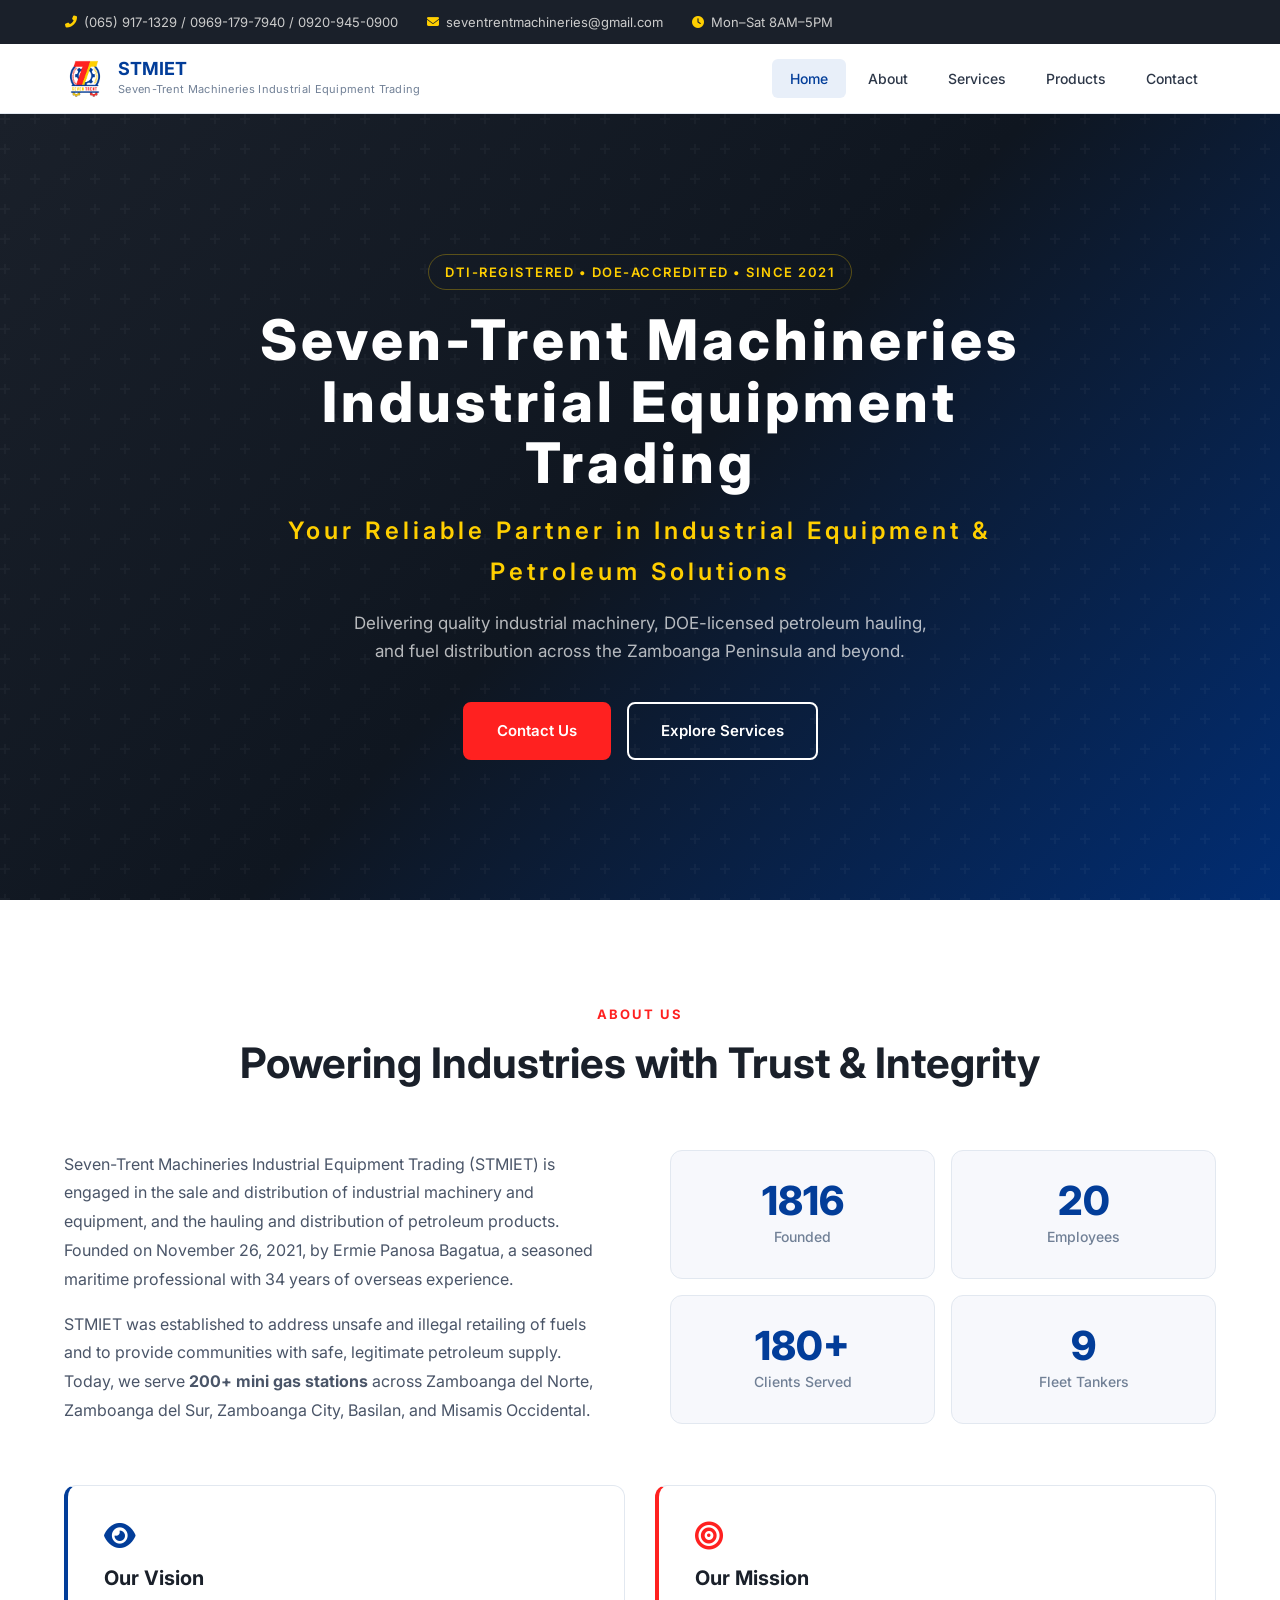
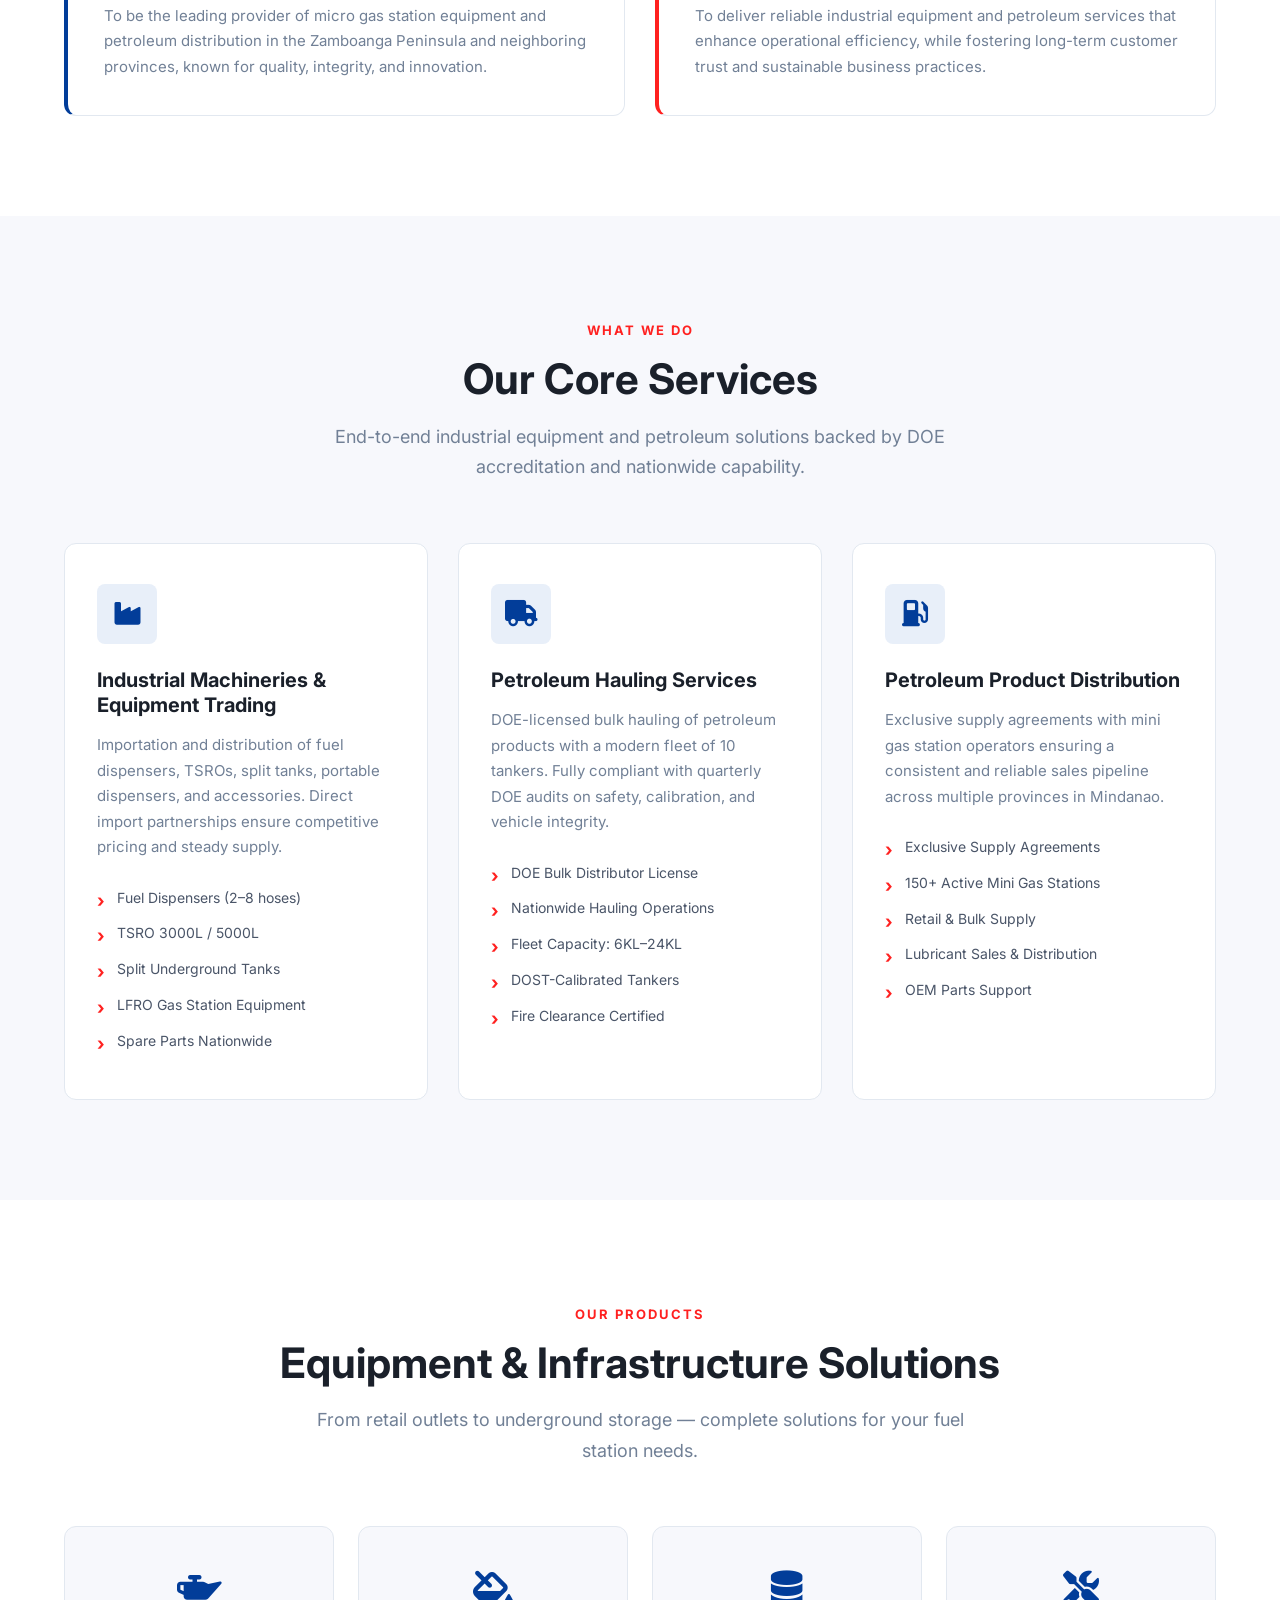
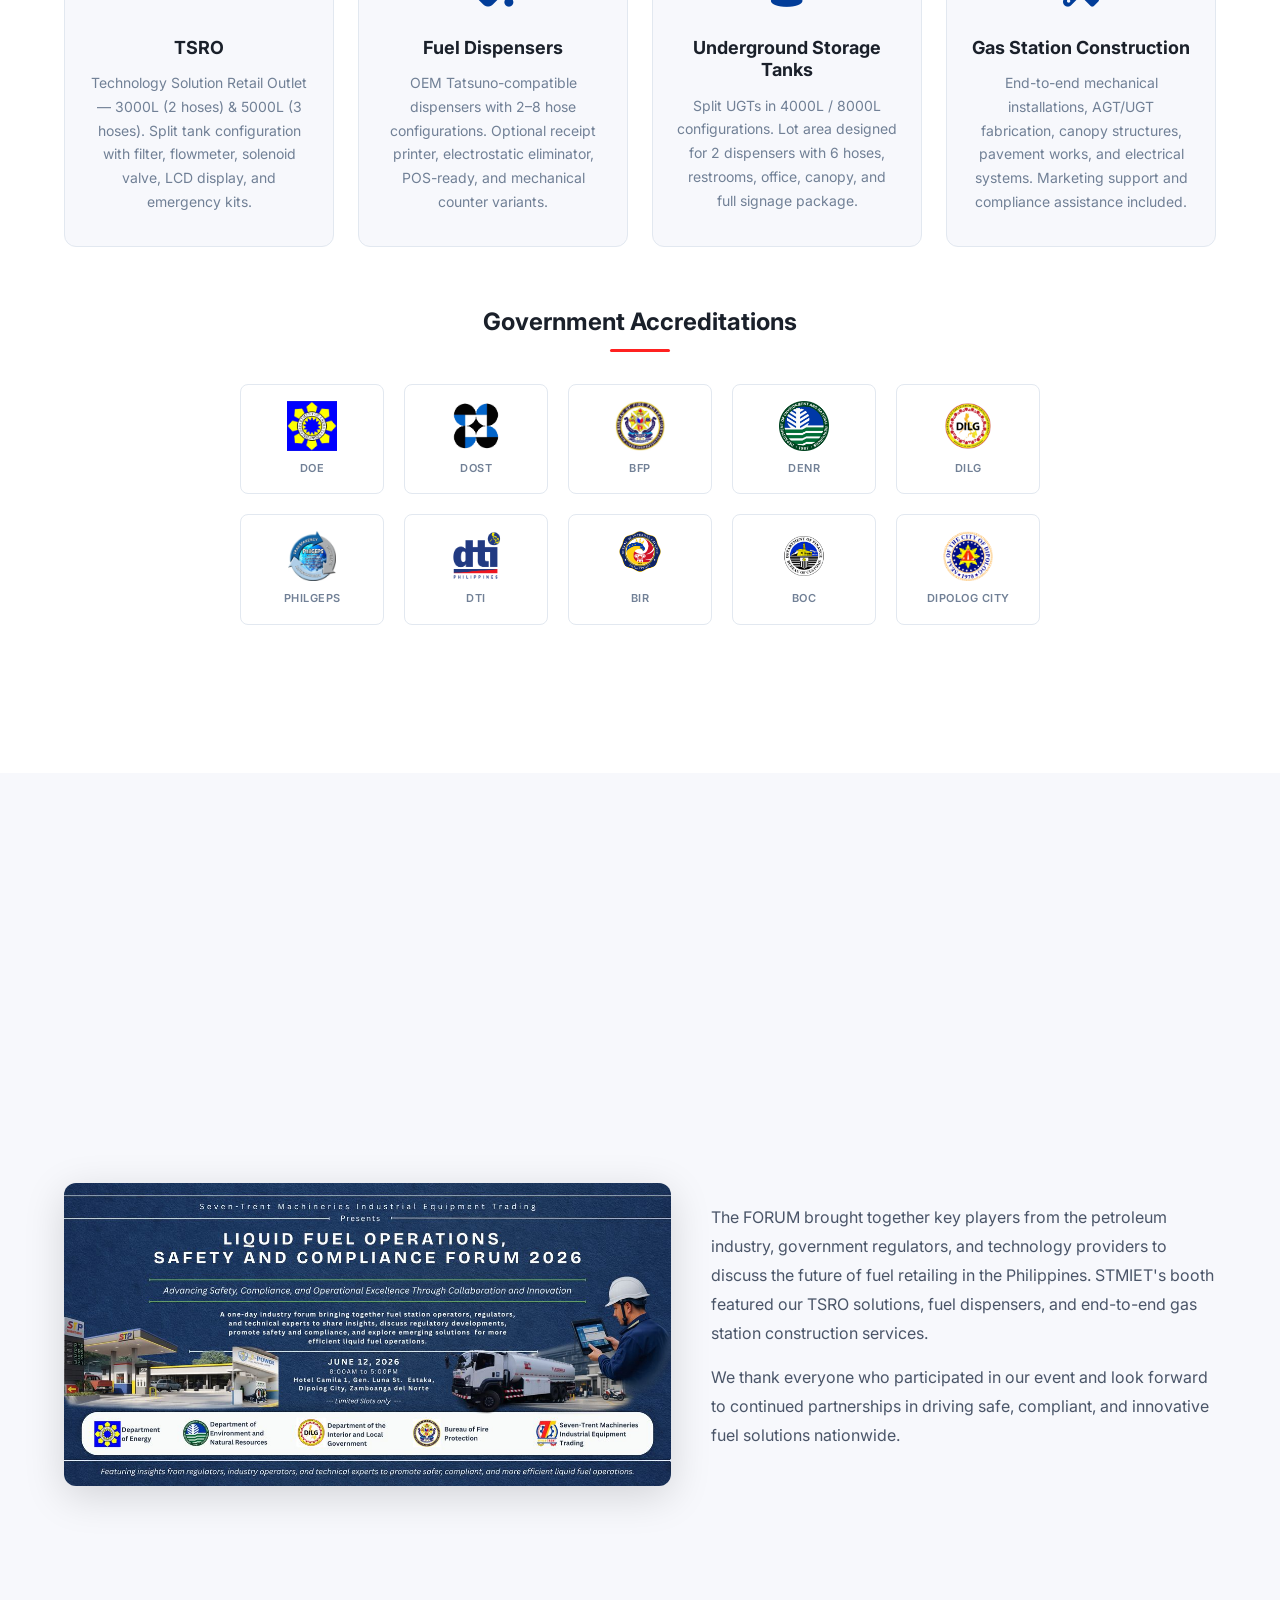
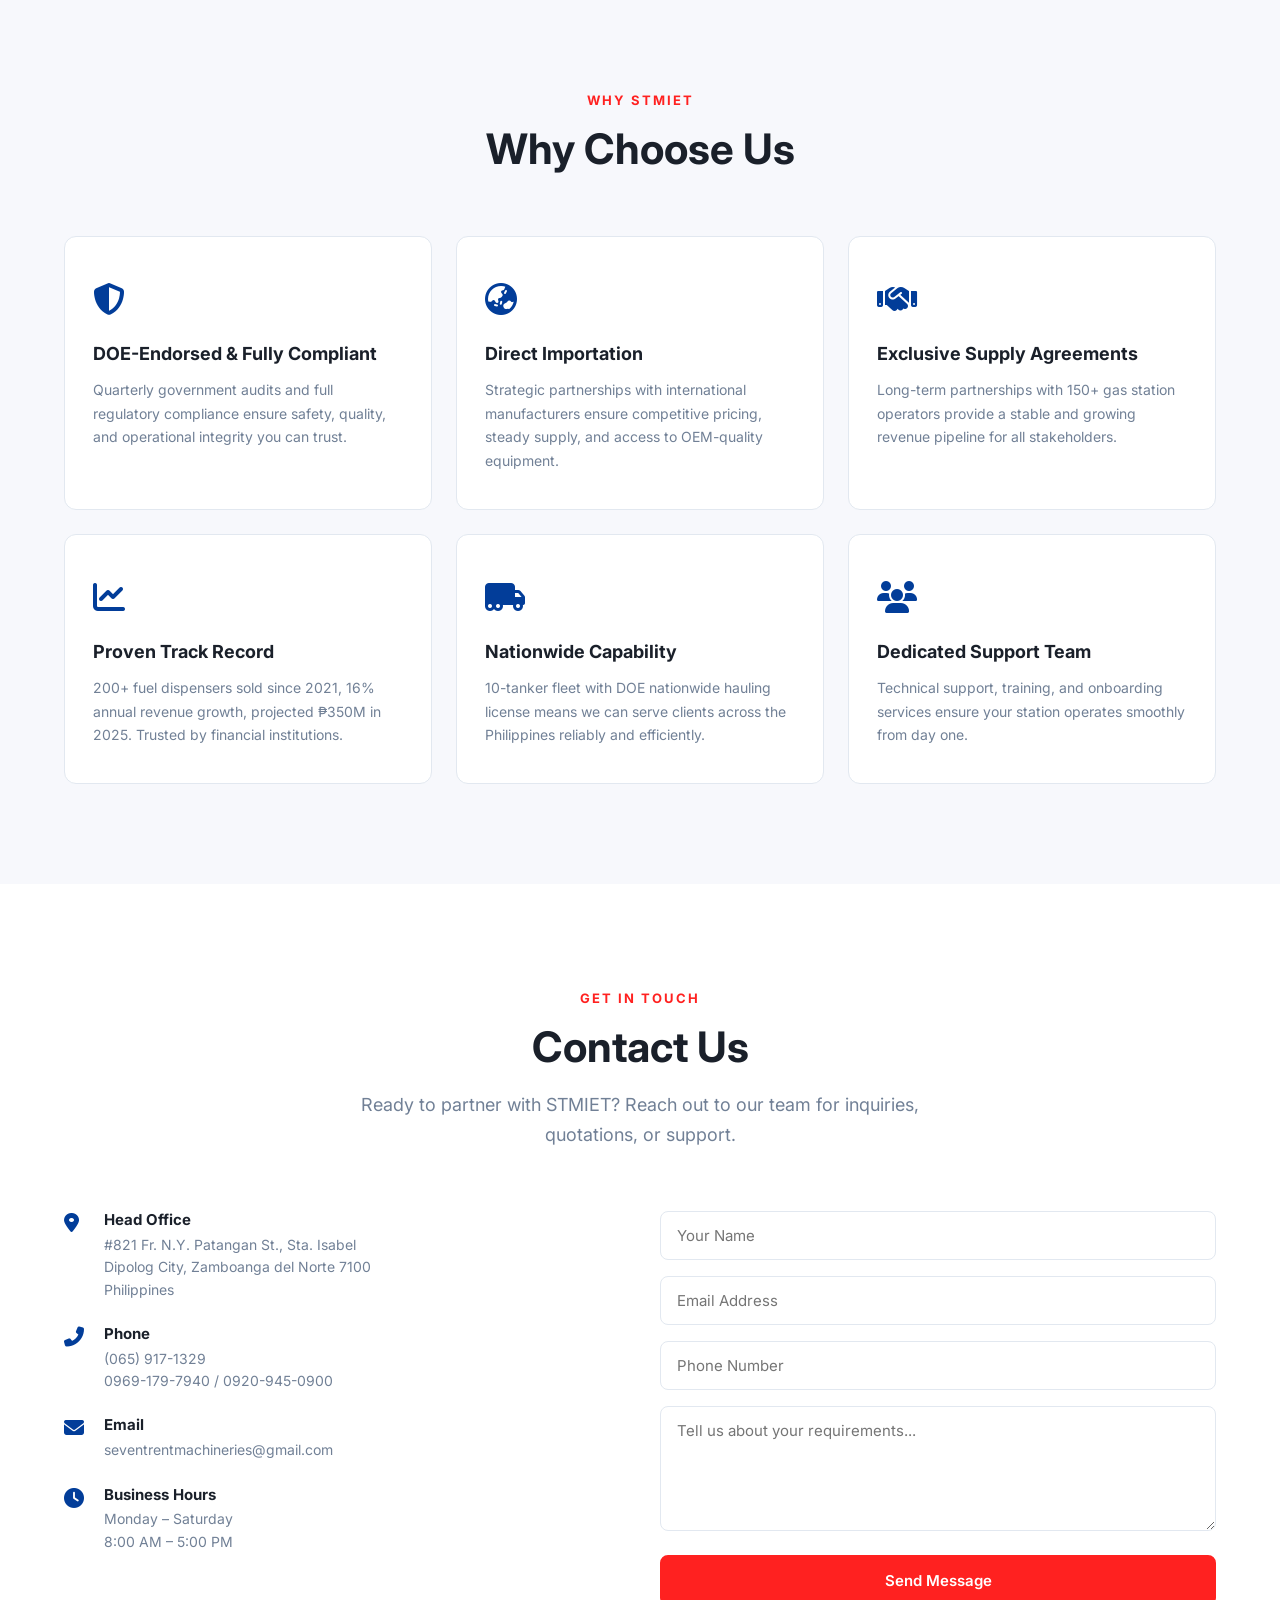
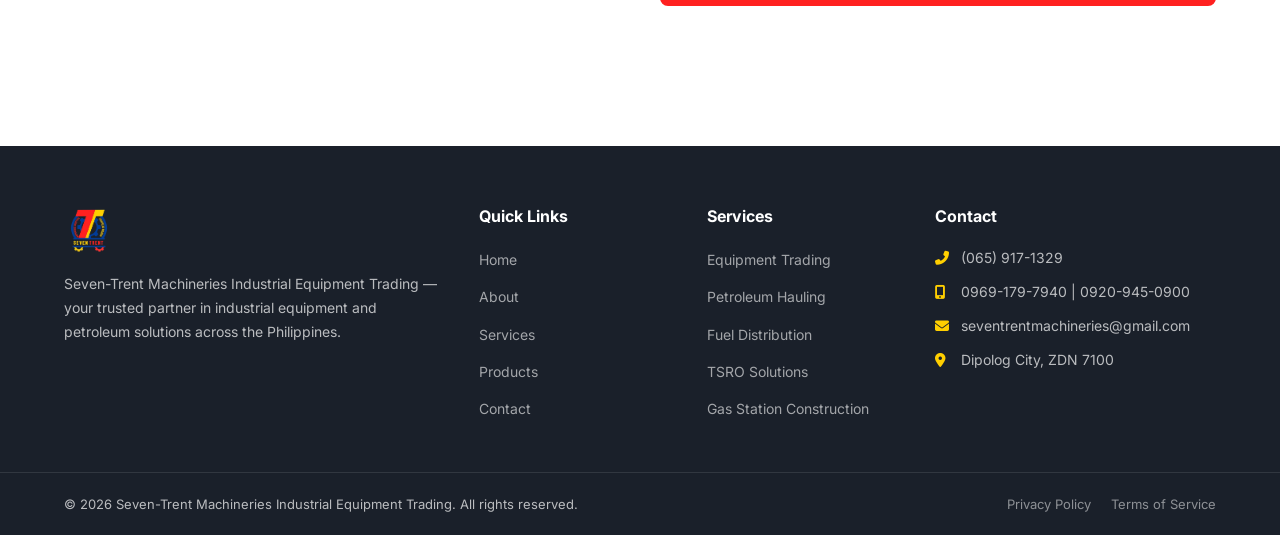
==== commit 892c3c9e: "Add privacy policy and terms of service pages" ====
--- a/index.html
+++ b/index.html
@@ -434,8 +434,8 @@
       <div class="container">
         <p>&copy; 2026 Seven-Trent Machineries Industrial Equipment Trading. All rights reserved.</p>
         <div class="footer__links">
-          <a href="#">Privacy Policy</a>
-          <a href="#">Terms of Service</a>
+          <a href="privacy-policy.html">Privacy Policy</a>
+          <a href="terms-of-service.html">Terms of Service</a>
         </div>
       </div>
     </div>
--- a/assets/css/style.css
+++ b/assets/css/style.css
@@ -258,7 +258,7 @@
 .cert-logos { display: grid; grid-template-columns: repeat(5, 1fr); gap: 20px; max-width: 800px; margin: 0 auto 48px; }
 .cert-logo { display: flex; flex-direction: column; align-items: center; gap: 8px; padding: 16px; background: #fff; border-radius: var(--radius); border: 1px solid var(--color-border); transition: all var(--transition); }
 .cert-logo:hover { box-shadow: var(--shadow-md); border-color: var(--color-primary); transform: translateY(-4px); }
-.cert-logo img { height: 50px; width: auto; object-fit: contain; }
+.cert-logo img { height: 50px; width: auto; max-width: 100%; object-fit: contain; }
 .cert-logo span { font-size: 11px; font-weight: 600; color: var(--color-text-light); text-transform: uppercase; letter-spacing: 0.5px; }
 @media (max-width: 768px) { .cert-logos { grid-template-columns: repeat(3, 1fr); gap: 12px; } .cert-logo img { height: 36px; } .cert-logo { padding: 12px; } }
 @media (max-width: 480px) { .cert-logos { grid-template-columns: repeat(2, 1fr); } }
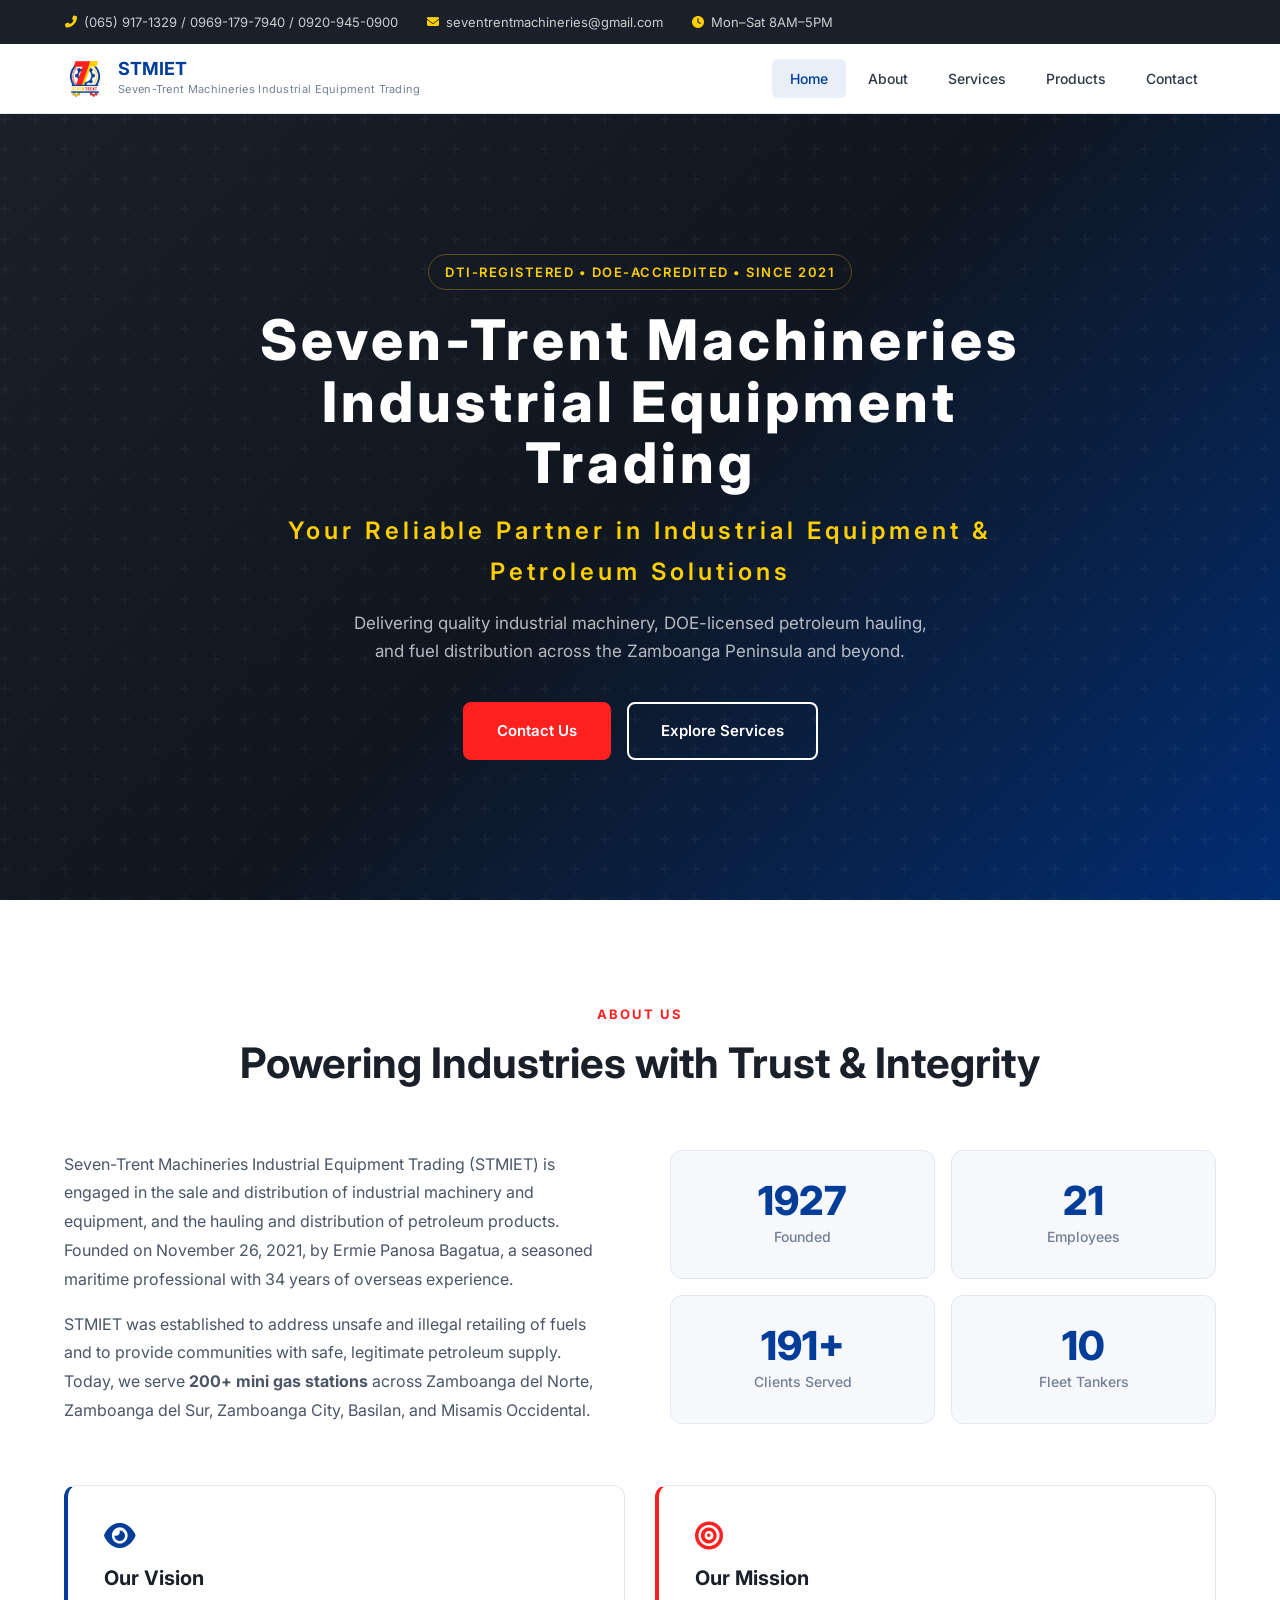
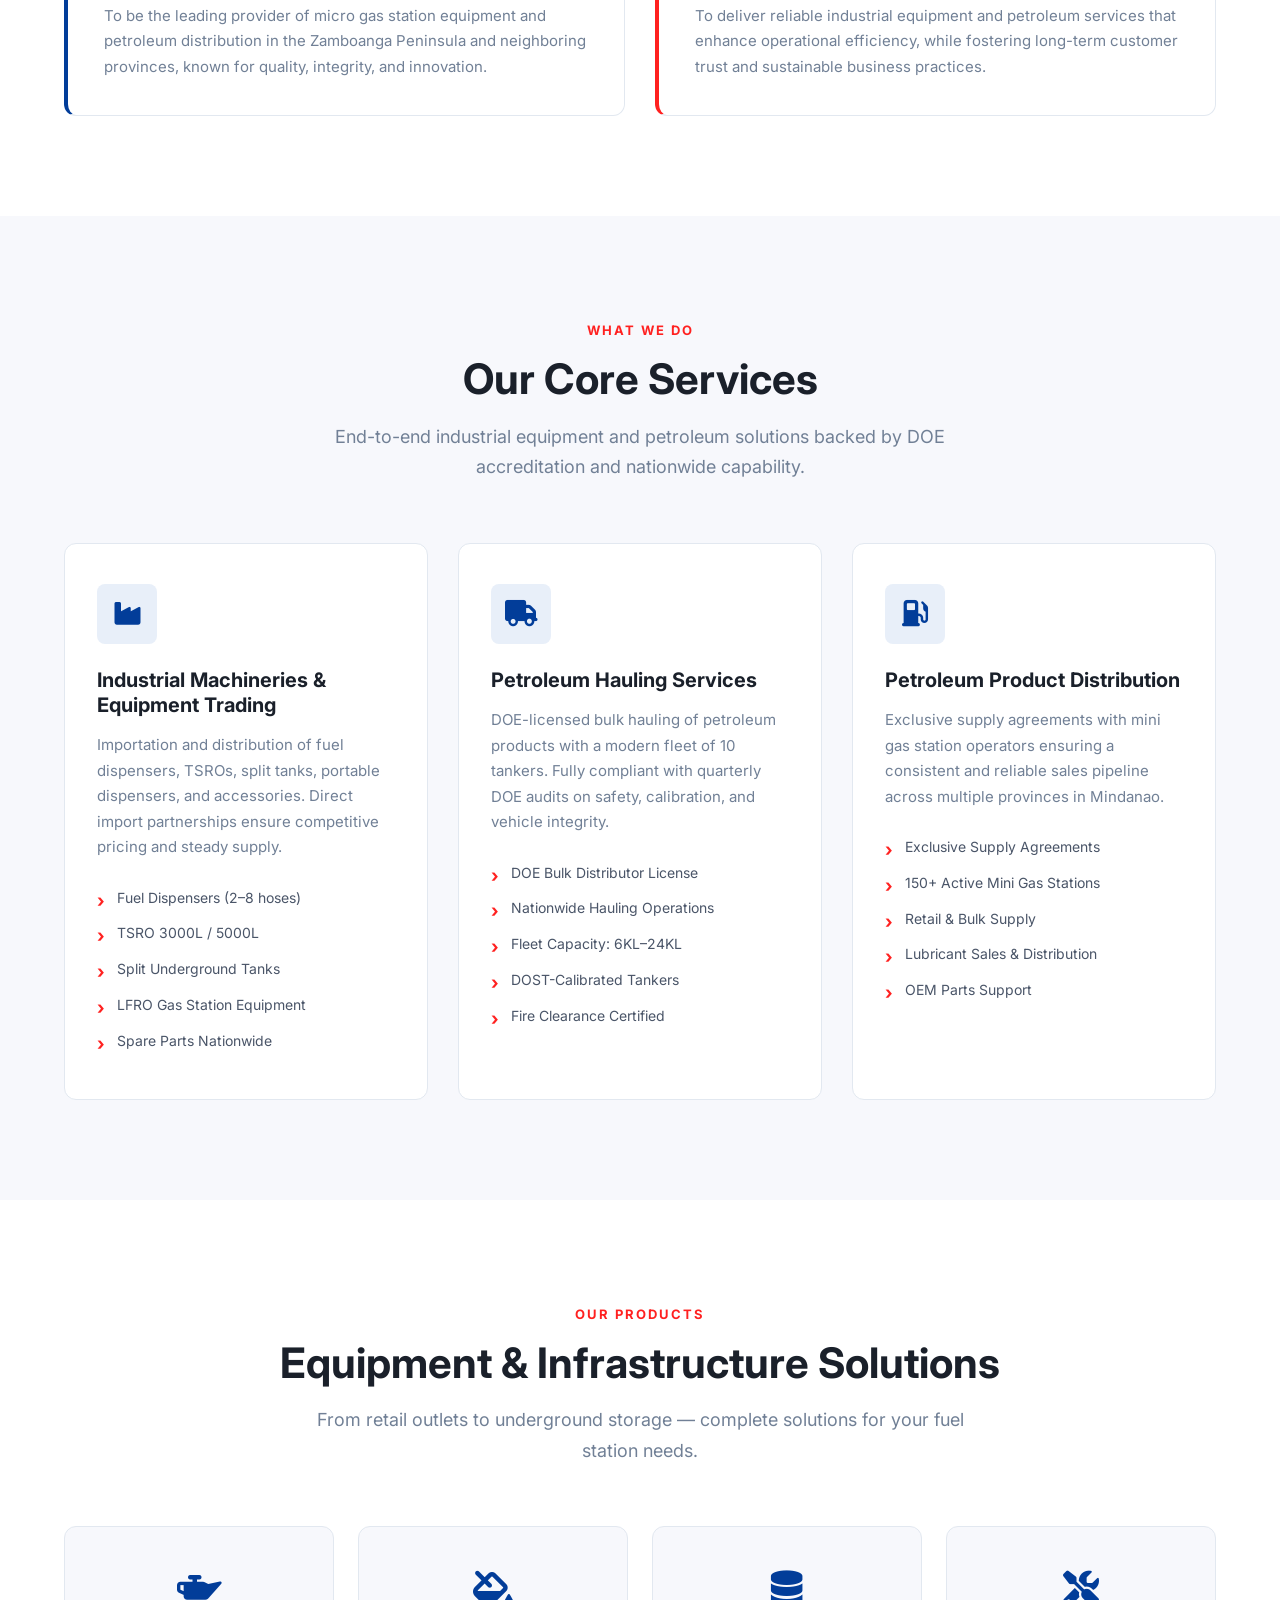
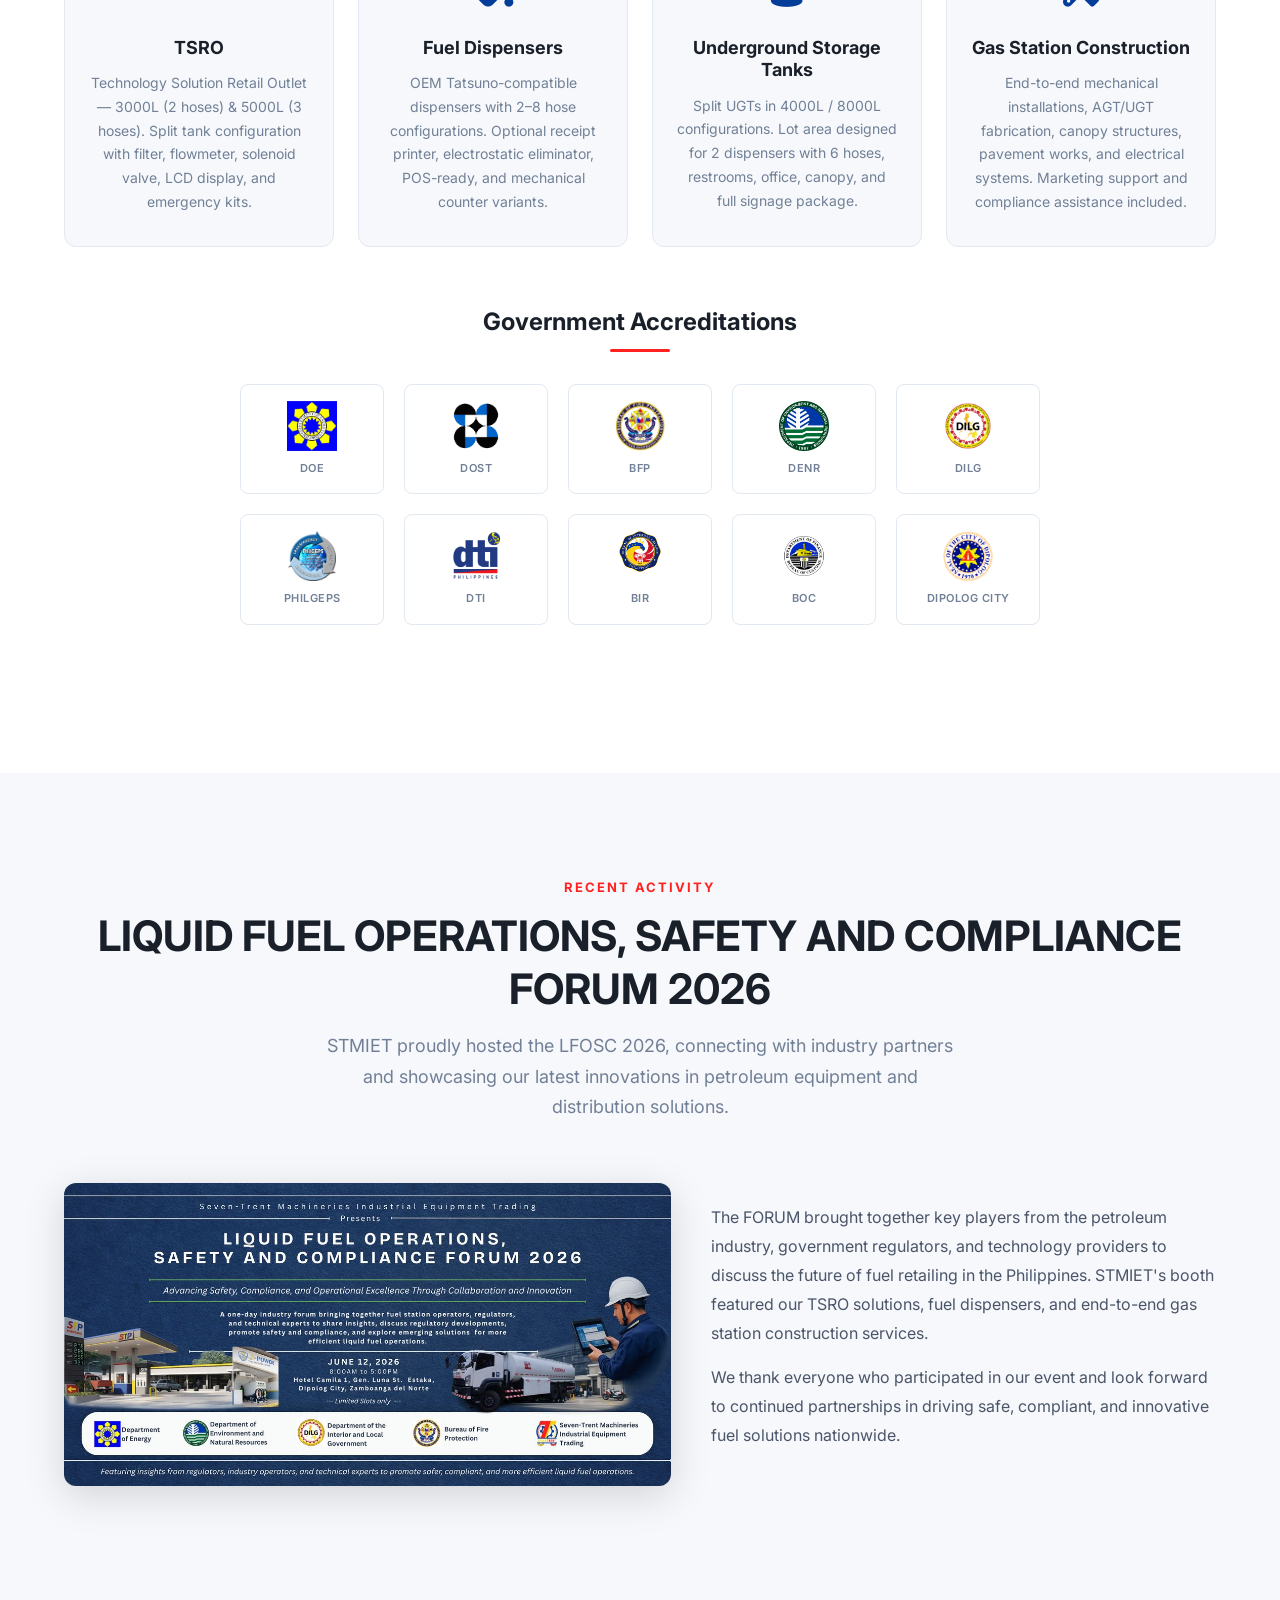
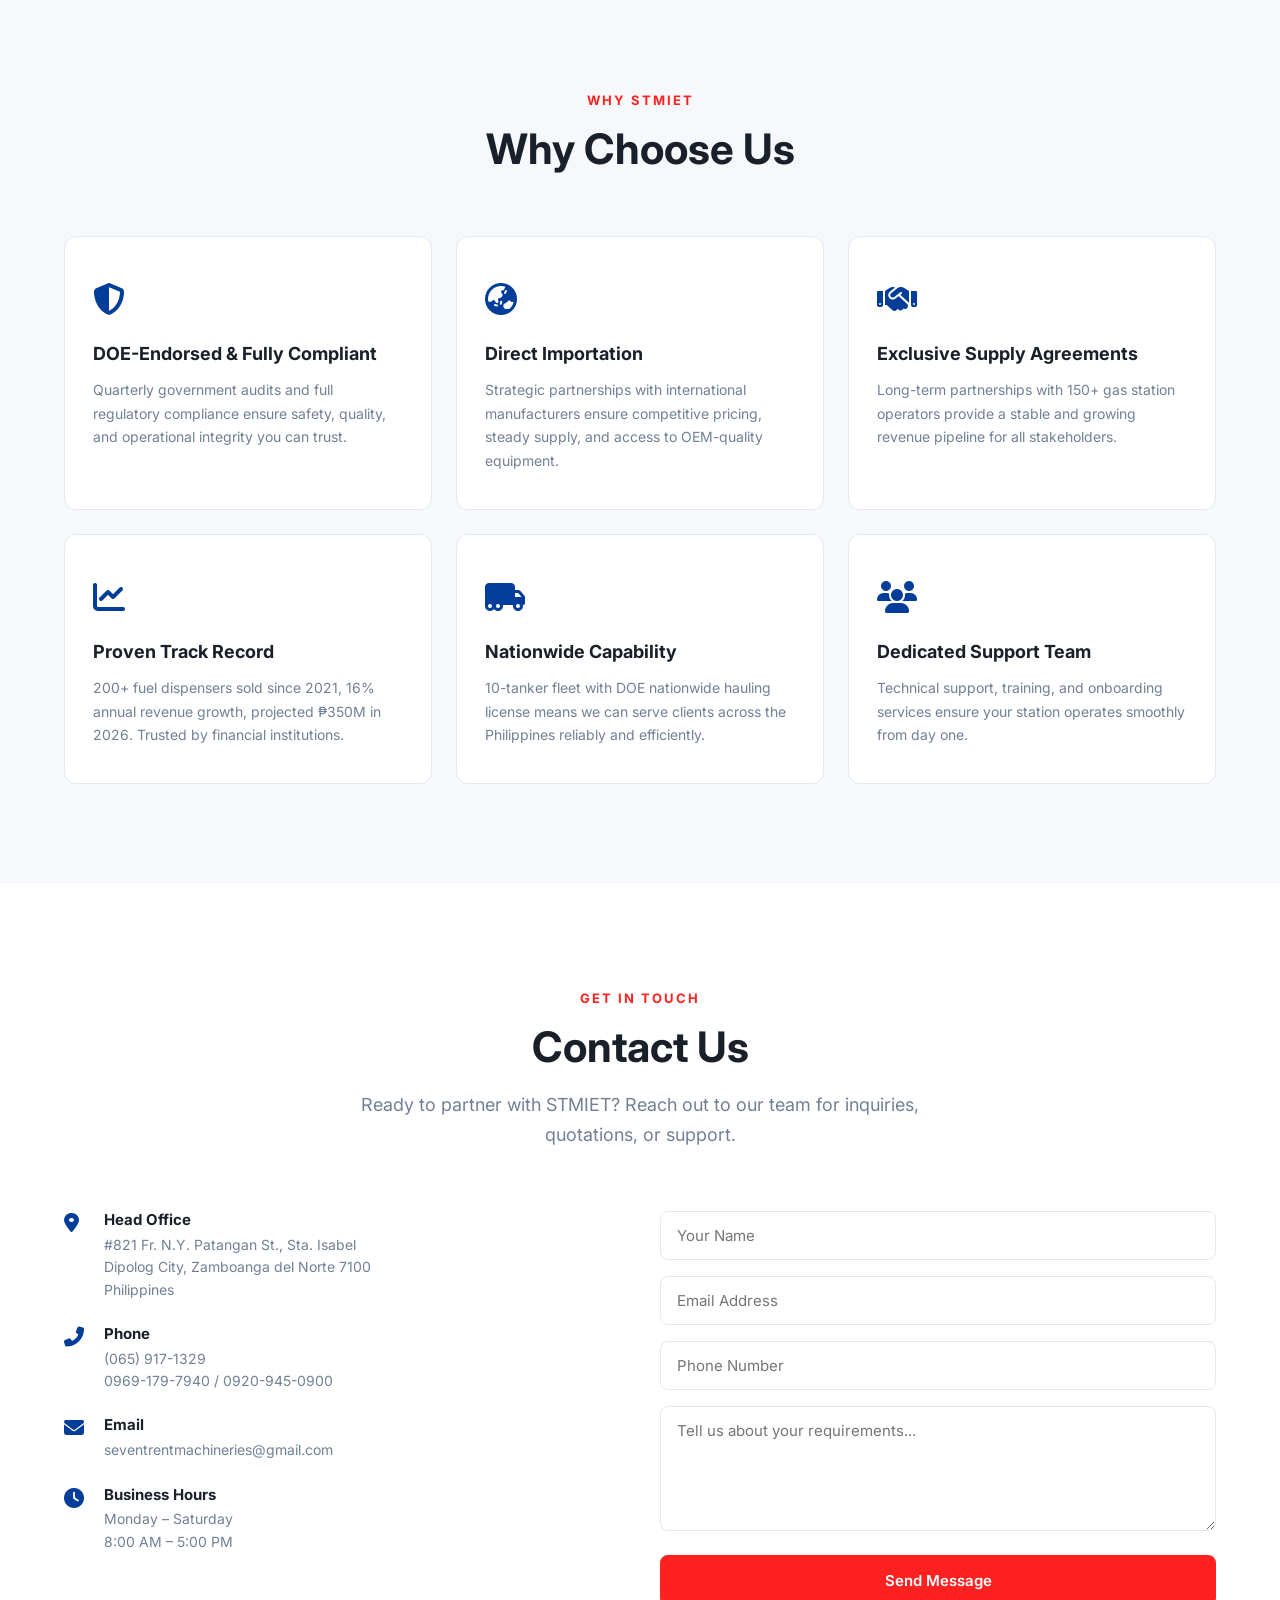
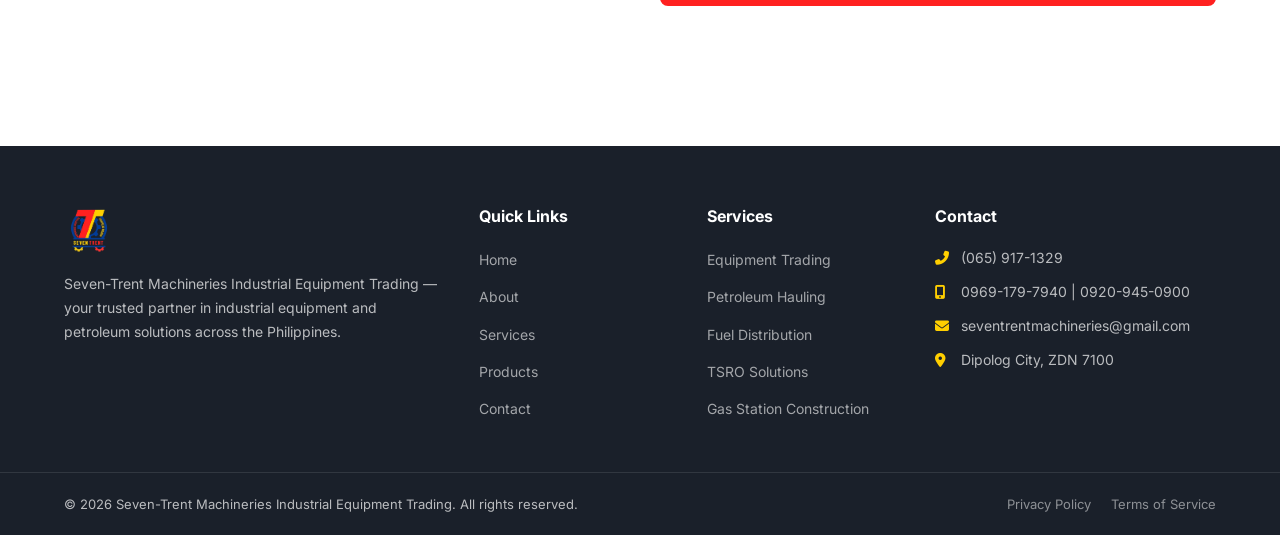
==== commit 3c39aba7: "Local edits to index.html" ====
--- a/index.html
+++ b/index.html
@@ -316,7 +316,7 @@
         <div class="why-card">
           <div class="why-card__icon"><i class="fas fa-chart-line"></i></div>
           <h3>Proven Track Record</h3>
-          <p>200+ fuel dispensers sold since 2021, 16% annual revenue growth, projected ₱350M in 2025. Trusted by financial institutions.</p>
+          <p>200+ fuel dispensers sold since 2021, 16% annual revenue growth, projected ₱350M in 2026. Trusted by financial institutions.</p>
         </div>
         <div class="why-card">
           <div class="why-card__icon"><i class="fas fa-truck-moving"></i></div>
